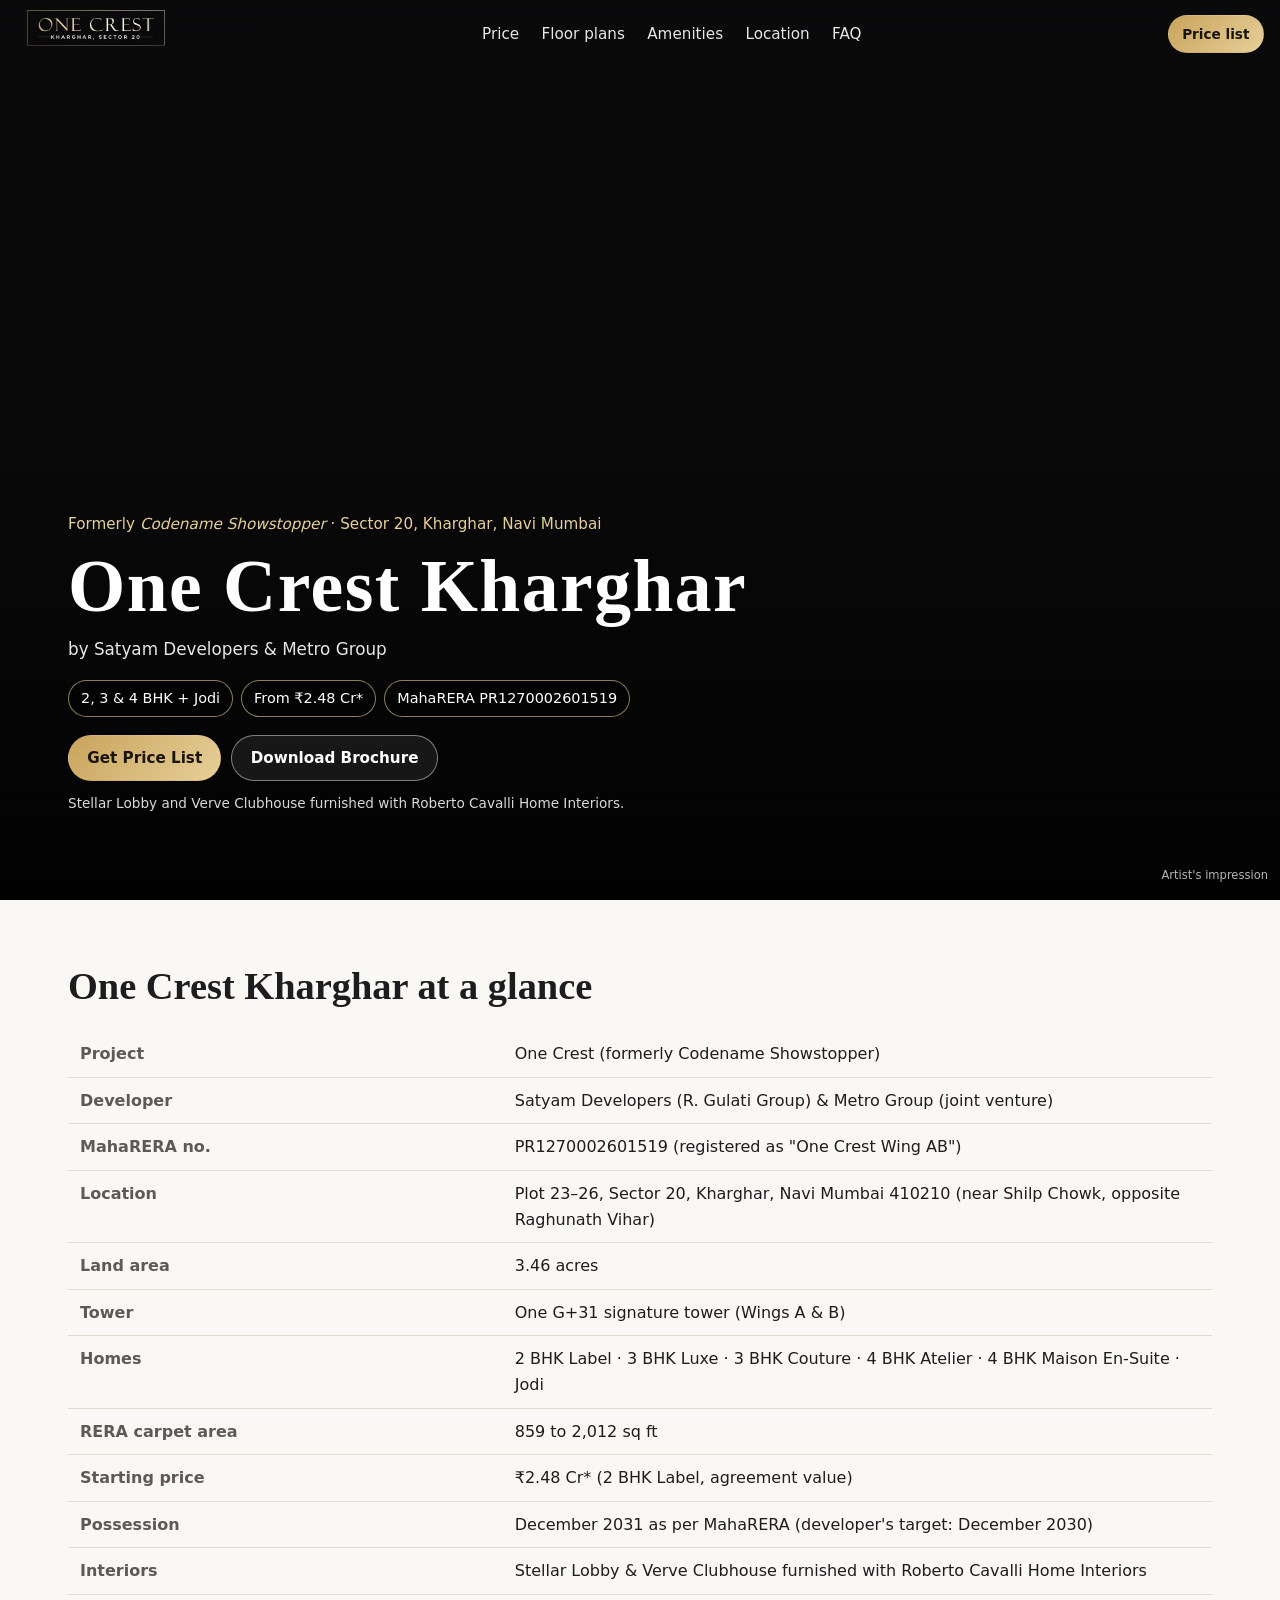
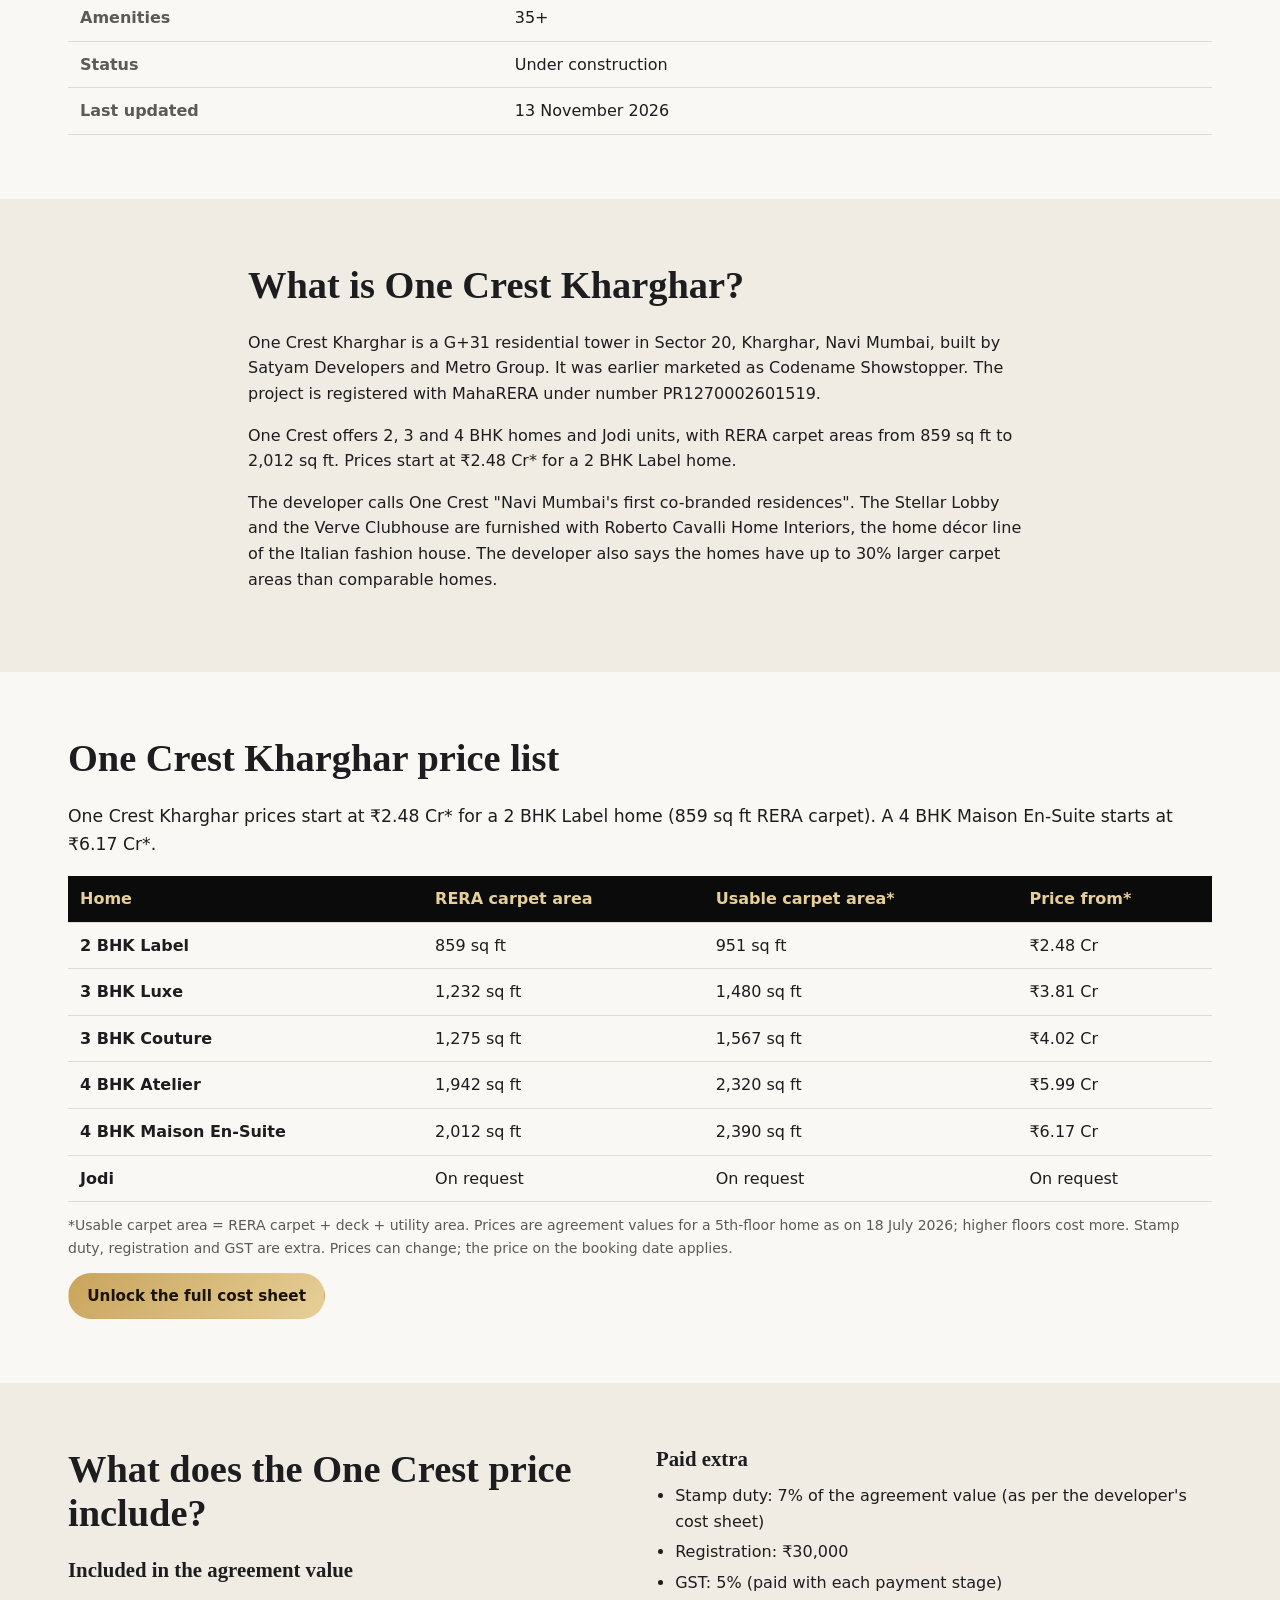
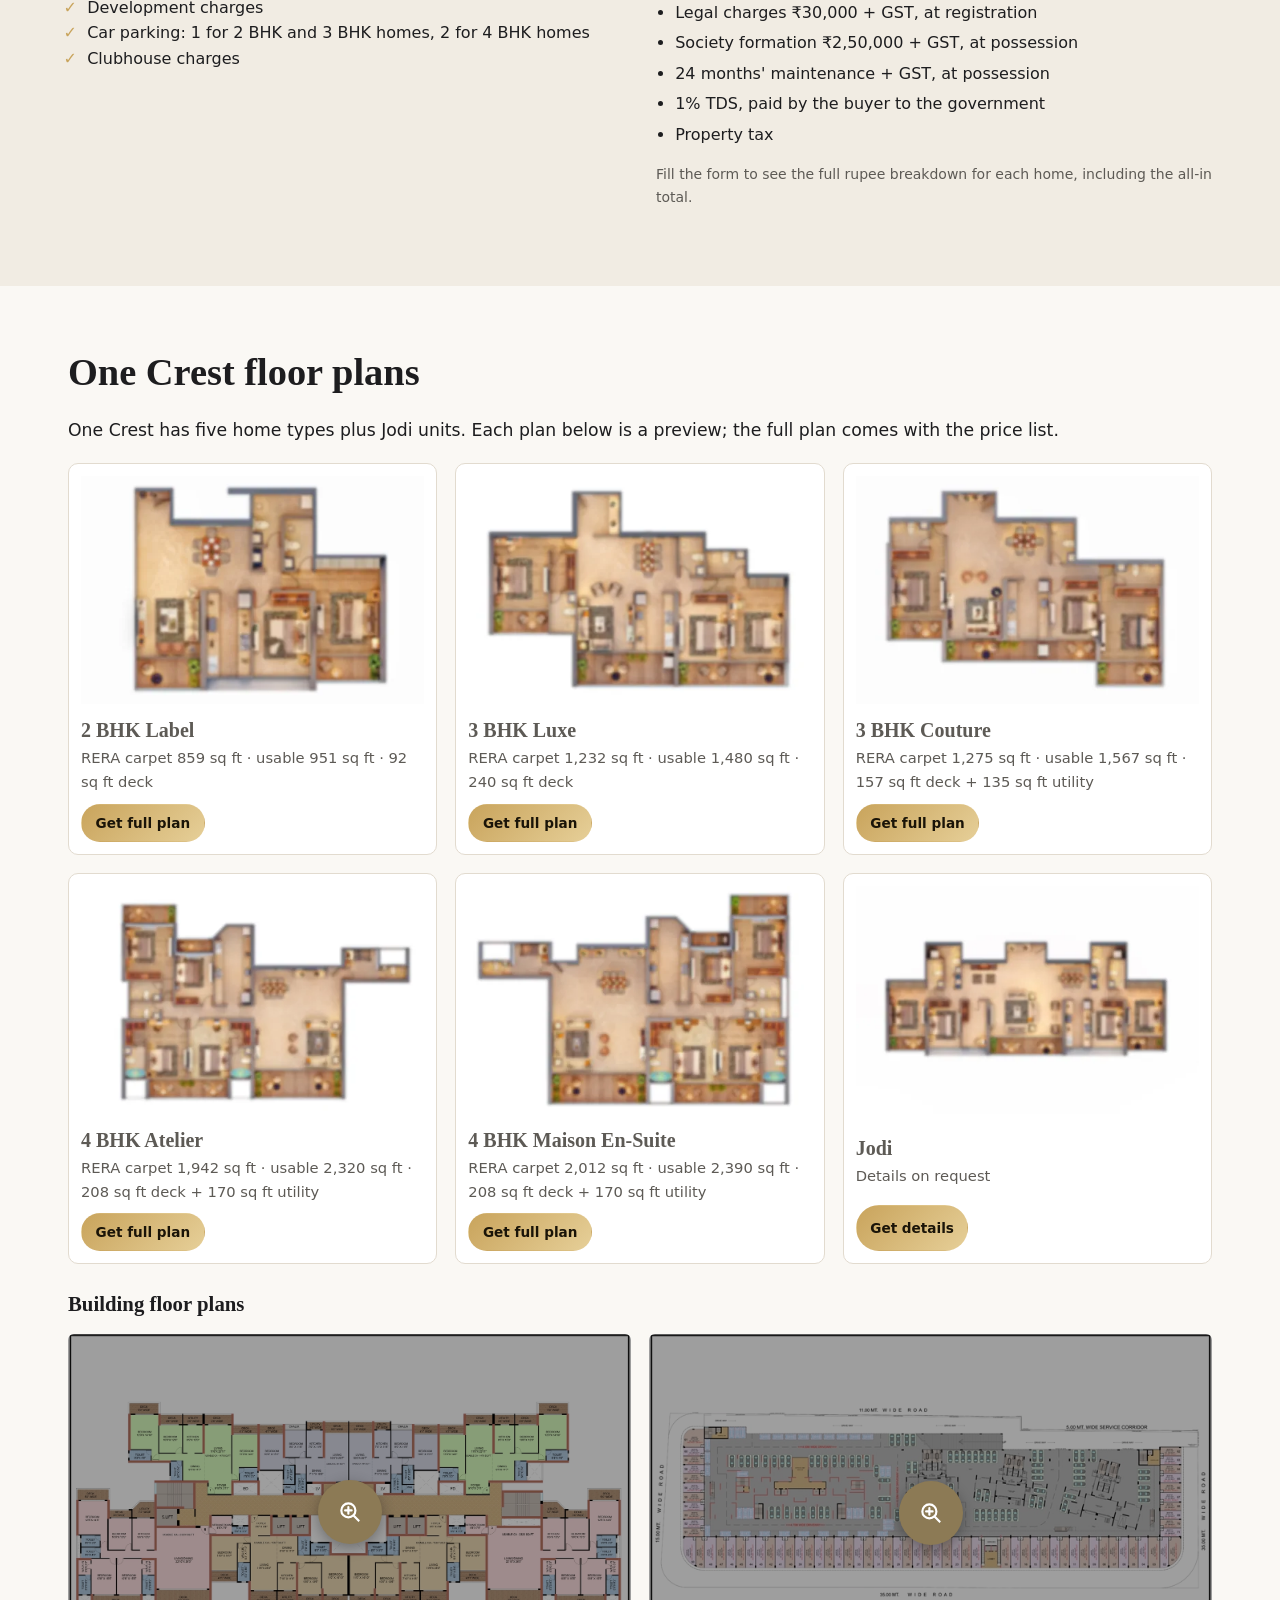
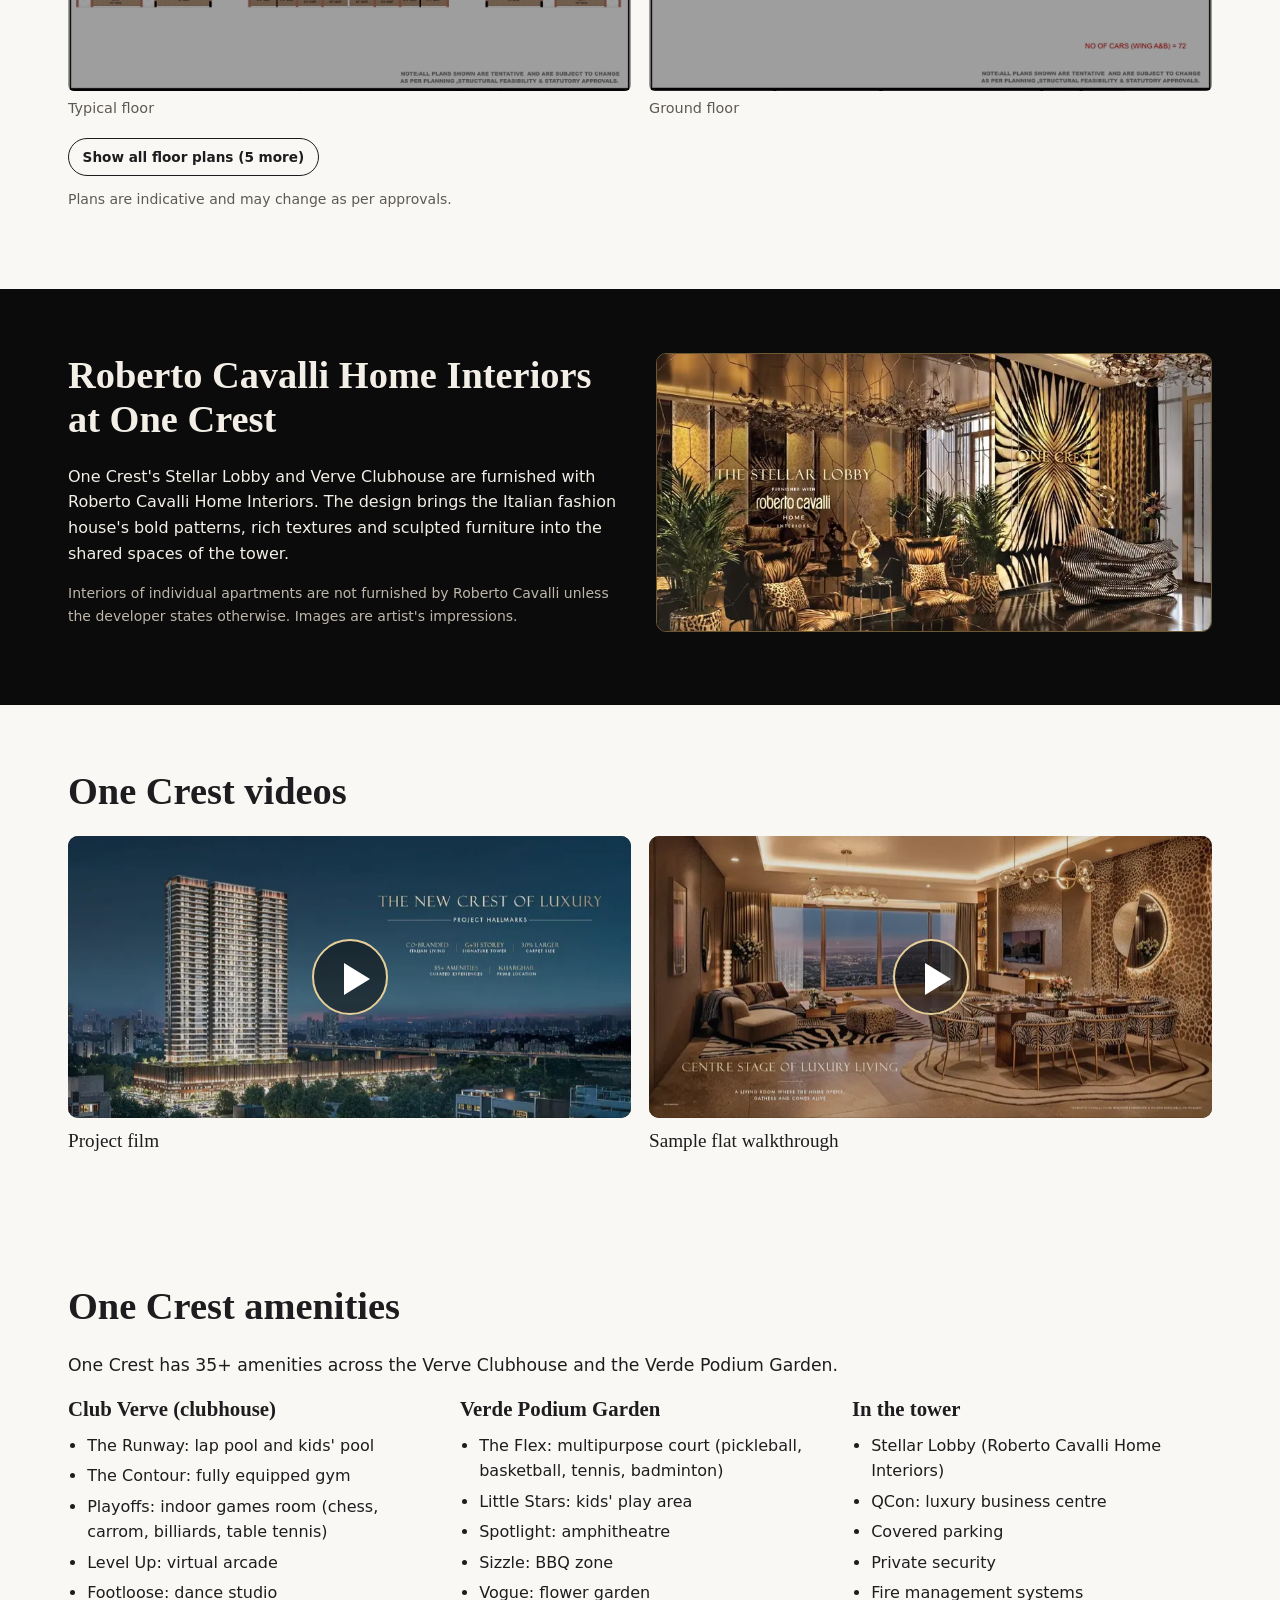
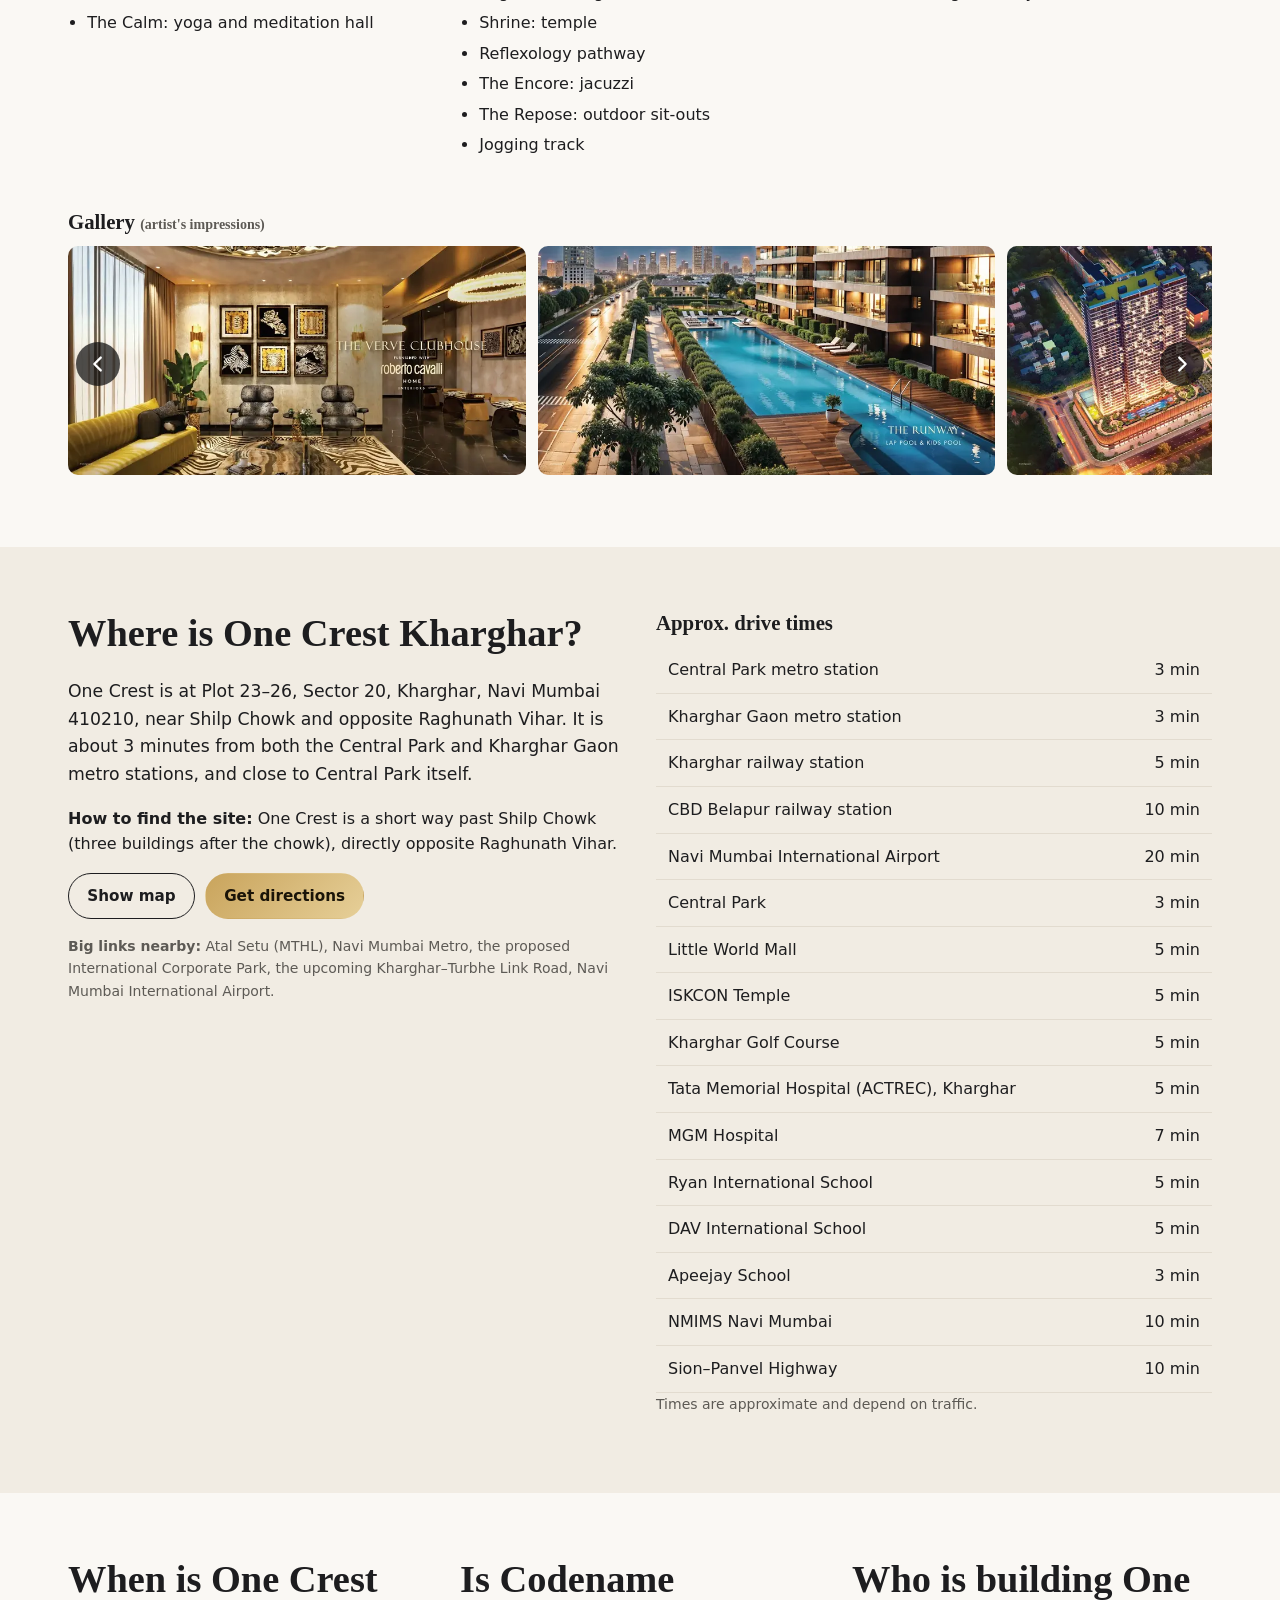
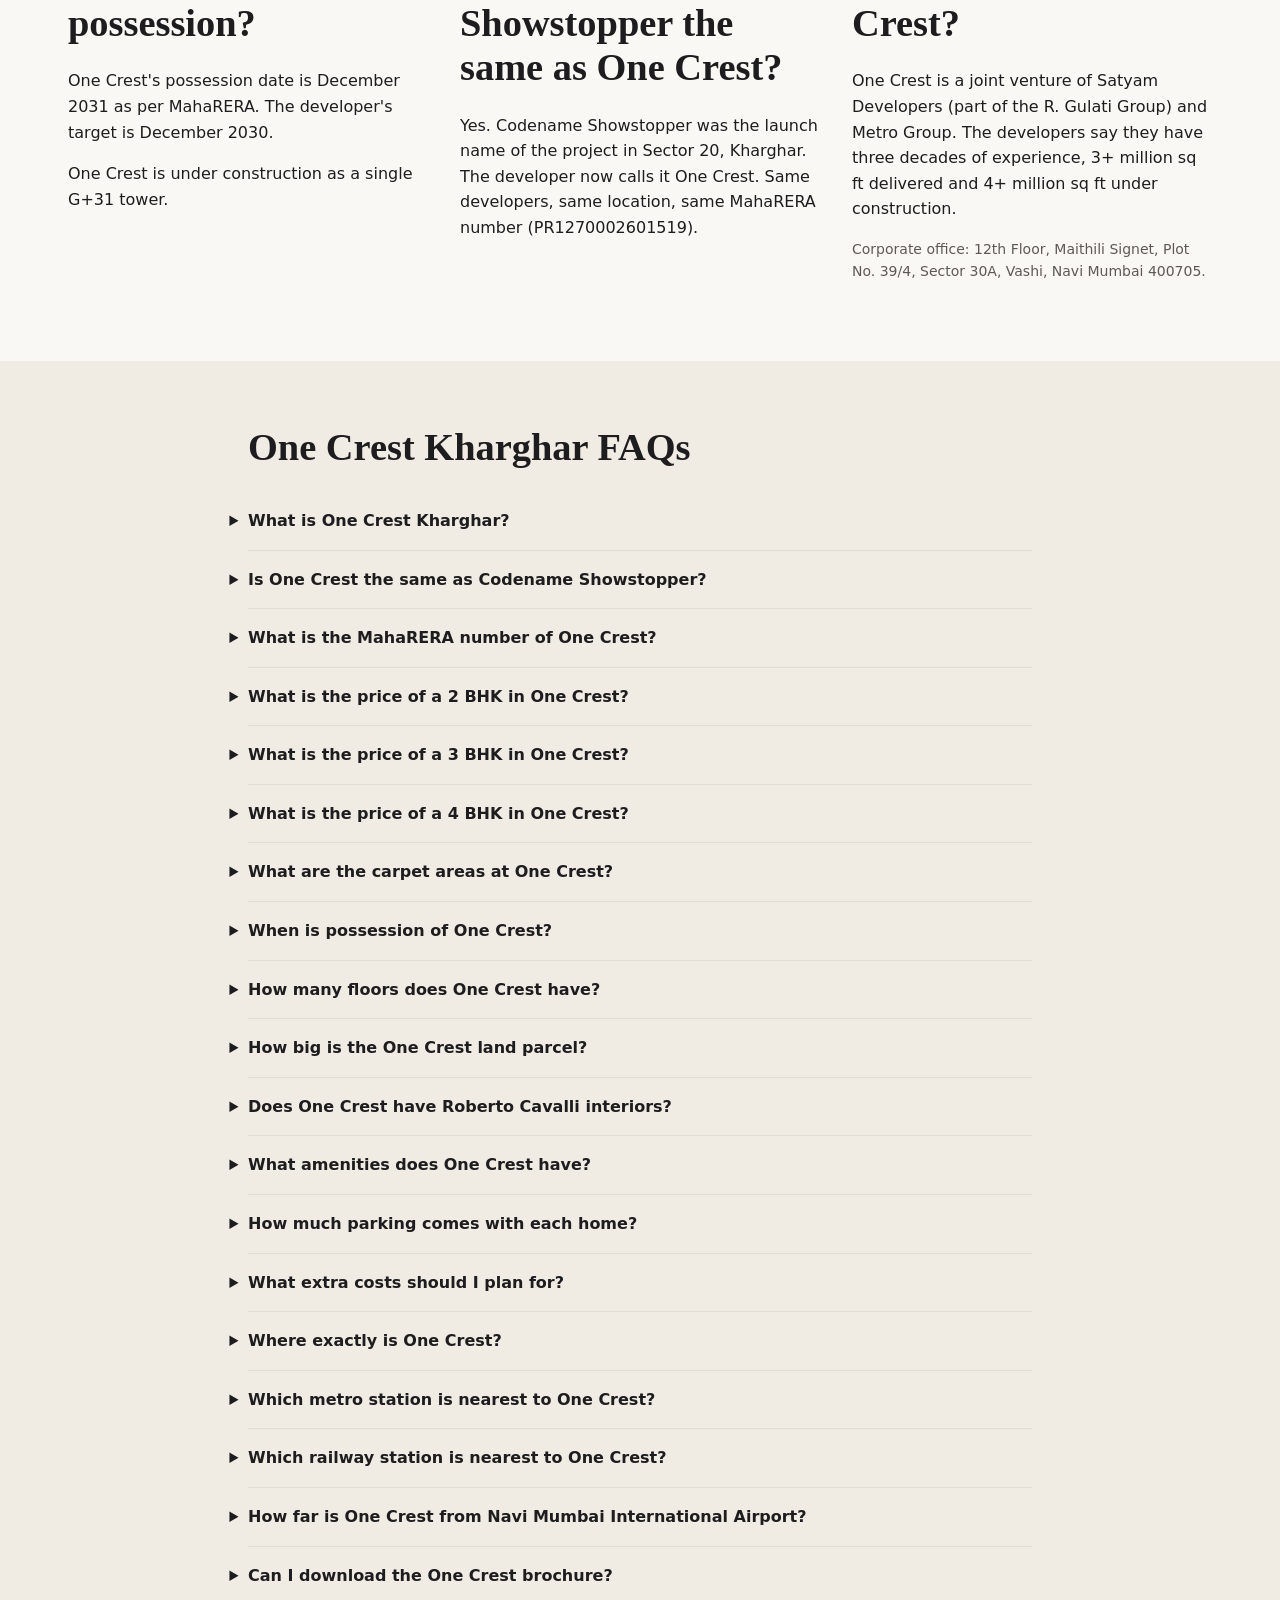
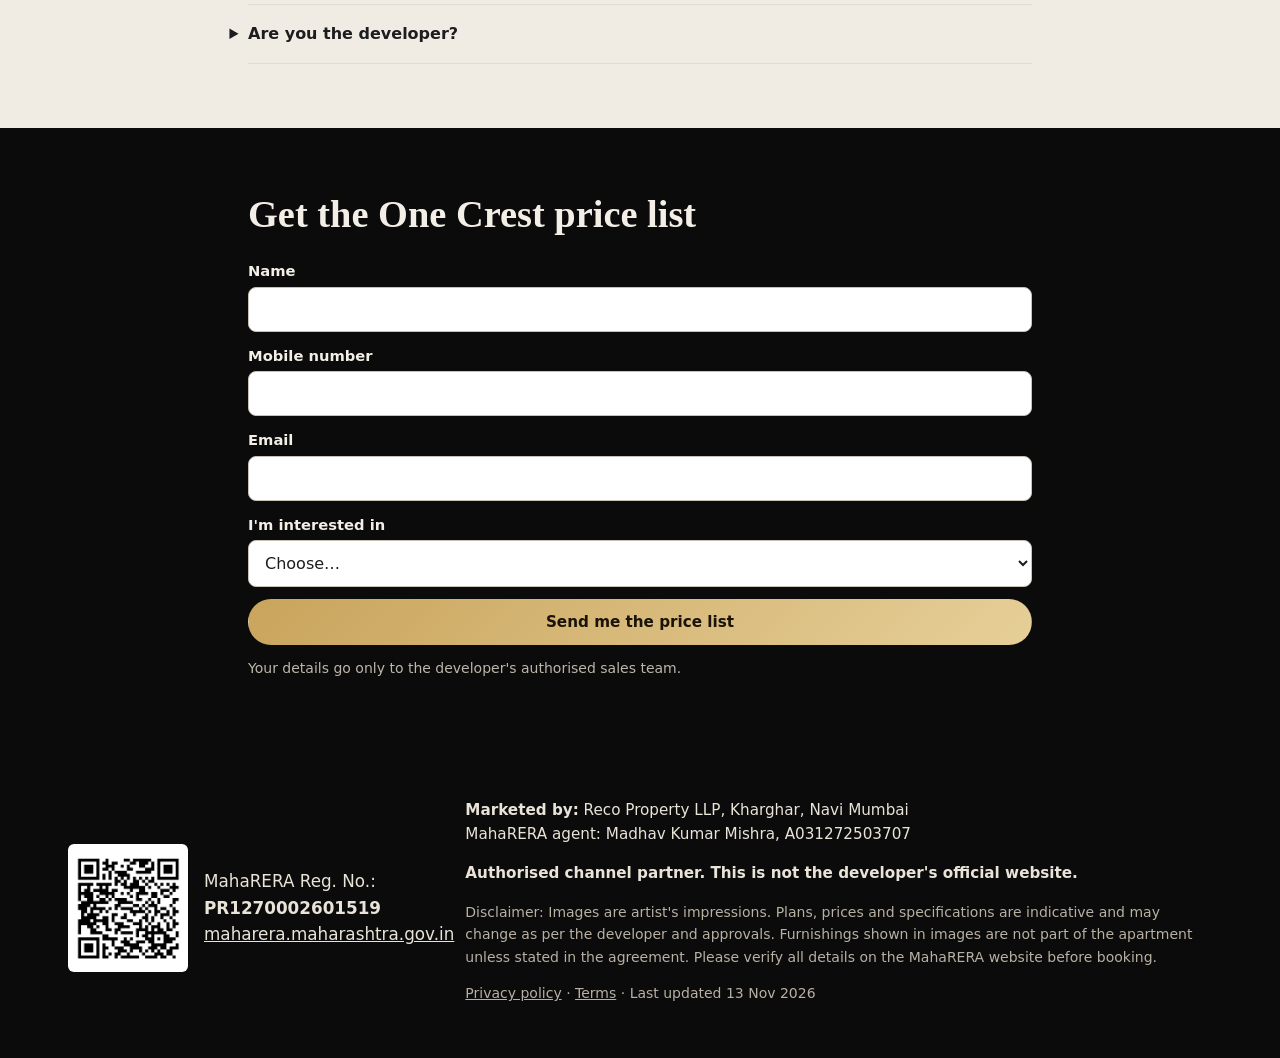
==== index.html @ 6ea8f76b "Connect the One Crest form to the RECO CRM - Same calls as the other landing sites: visitors/track o" ====
<!DOCTYPE html>
<html lang="en-IN">
<head>
  <meta charset="utf-8" />
  <meta name="viewport" content="width=device-width, initial-scale=1" />
  <title>One Crest Kharghar | 2, 3 &amp; 4 BHK from ₹2.48 Cr* | MahaRERA</title>
  <meta name="description" content="One Crest, Sector 20 Kharghar (formerly Codename Showstopper) by Satyam &amp; Metro Group. 2, 3, 4 BHK from ₹2.48 Cr*. MahaRERA PR1270002601519. Price list &amp; plans." />
  <link rel="canonical" href="__SITE_URL__/" />
  <meta name="robots" content="index, follow, max-image-preview:large" />
  <meta name="theme-color" content="#0b0b0c" />

  <!-- Share preview (WhatsApp / Facebook / X) -->
  <meta property="og:type" content="website" />
  <meta property="og:locale" content="en_IN" />
  <meta property="og:site_name" content="One Crest Kharghar" />
  <meta property="og:title" content="One Crest Kharghar | 2, 3 &amp; 4 BHK from ₹2.48 Cr*" />
  <meta property="og:description" content="Formerly Codename Showstopper. G+31 tower in Sector 20, Kharghar by Satyam Developers &amp; Metro Group. MahaRERA PR1270002601519." />
  <meta property="og:url" content="__SITE_URL__/" />
  <meta property="og:image" content="__SITE_URL__/assets/share/one-crest-kharghar-share.jpg" />
  <meta property="og:image:width" content="1200" />
  <meta property="og:image:height" content="630" />
  <meta property="og:image:alt" content="One Crest Kharghar G+31 tower at night (artist's impression)" />
  <meta name="twitter:card" content="summary_large_image" />

  <link rel="icon" href="/assets/logos/one-crest-logo.webp" type="image/webp" />
  <link rel="preload" as="image" href="/assets/hero/one-crest-kharghar-hero-mobile.webp" media="(max-width: 767px)" fetchpriority="high" />
  <link rel="preload" as="image" href="/assets/hero/one-crest-kharghar-hero-desktop.webp" media="(min-width: 768px)" fetchpriority="high" />
  <link rel="stylesheet" href="/style.css?v=20261113h" />

  <!-- Remove personal data from the URL before any tracking runs (same as the other landing sites) -->
  <script>
    (function () {
      try {
        var search = window.location.search;
        if (!search || search.length < 2) return;
        var drop = ["name", "contact", "email", "phone", "mobile"];
        var parts = search.slice(1).split("&"), kept = [];
        for (var i = 0; i < parts.length; i++) {
          var key = parts[i].split("=")[0];
          try { key = decodeURIComponent(key.replace(/\+/g, " ")); } catch (e) {}
          if (drop.indexOf(key.toLowerCase()) === -1) kept.push(parts[i]);
        }
        if (kept.length === parts.length) return;
        window.history.replaceState(window.history.state, "", window.location.pathname + (kept.length ? "?" + kept.join("&") : "") + window.location.hash);
      } catch (e) {}
    })();
  </script>

  <!-- Google Tag Manager (same container as the old site, decision D2). Not loaded on localhost. -->
  <script>
    window.dataLayer = window.dataLayer || [];
    if (!/^(localhost|127\.0\.0\.1|\[::1\])$/.test(location.hostname)) {
      (function(w,d,s,l,i){w[l]=w[l]||[];w[l].push({'gtm.start':new Date().getTime(),event:'gtm.js'});var f=d.getElementsByTagName(s)[0],j=d.createElement(s),dl=l!='dataLayer'?'&l='+l:'';j.async=true;j.src='https://www.googletagmanager.com/gtm.js?id='+i+dl;f.parentNode.insertBefore(j,f);})(window,document,'script','dataLayer','GTM-K48K7ZCM');
    }
  </script>

  <script type="application/ld+json">
  {
    "@context": "https://schema.org",
    "@graph": [
      {
        "@type": "RealEstateAgent",
        "@id": "__SITE_URL__/#agent",
        "name": "Reco Property LLP",
        "url": "__SITE_URL__/",
        "address": { "@type": "PostalAddress", "addressLocality": "Kharghar, Navi Mumbai", "addressRegion": "Maharashtra", "addressCountry": "IN" },
        "identifier": { "@type": "PropertyValue", "propertyID": "MahaRERA Agent Registration", "value": "A031272503707" }
      },
      {
        "@type": "WebSite",
        "@id": "__SITE_URL__/#website",
        "url": "__SITE_URL__/",
        "name": "One Crest Kharghar",
        "publisher": { "@id": "__SITE_URL__/#agent" }
      },
      {
        "@type": "RealEstateListing",
        "@id": "__SITE_URL__/#listing",
        "url": "__SITE_URL__/",
        "name": "One Crest Kharghar: 2, 3 & 4 BHK homes in Sector 20",
        "image": "__SITE_URL__/assets/share/one-crest-kharghar-share.jpg",
        "datePosted": "2026-11-13",
        "dateModified": "2026-11-13",
        "provider": { "@id": "__SITE_URL__/#agent" },
        "about": {
          "@type": "ApartmentComplex",
          "name": "One Crest",
          "alternateName": ["Codename Showstopper", "Satyam One Crest", "Metro Satyam One Crest", "One Crest Wing AB"],
          "description": "G+31 residential tower by Satyam Developers and Metro Group on 3.46 acres in Sector 20, Kharghar, Navi Mumbai. Stellar Lobby and Verve Clubhouse furnished with Roberto Cavalli Home Interiors.",
          "address": { "@type": "PostalAddress", "streetAddress": "Plot No. 23/24/25/26, Sector 20, near Shilp Chowk", "addressLocality": "Kharghar, Navi Mumbai", "postalCode": "410210", "addressRegion": "Maharashtra", "addressCountry": "IN" },
          "geo": { "@type": "GeoCoordinates", "latitude": 19.04713, "longitude": 73.0731347 },
          "identifier": { "@type": "PropertyValue", "propertyID": "MahaRERA Project Registration", "value": "PR1270002601519" }
        },
        "offers": [
          { "@type": "Offer", "name": "2 BHK Label (859 sq ft RERA carpet)", "price": "24846500", "priceCurrency": "INR", "availability": "https://schema.org/InStock" },
          { "@type": "Offer", "name": "3 BHK Luxe (1,232 sq ft RERA carpet)", "price": "38082000", "priceCurrency": "INR", "availability": "https://schema.org/InStock" },
          { "@type": "Offer", "name": "3 BHK Couture (1,275 sq ft RERA carpet)", "price": "40228000", "priceCurrency": "INR", "availability": "https://schema.org/InStock" },
          { "@type": "Offer", "name": "4 BHK Atelier (1,942 sq ft RERA carpet)", "price": "59938000", "priceCurrency": "INR", "availability": "https://schema.org/InStock" },
          { "@type": "Offer", "name": "4 BHK Maison En-Suite (2,012 sq ft RERA carpet)", "price": "61713500", "priceCurrency": "INR", "availability": "https://schema.org/InStock" }
        ]
      },
      {
        "@type": "BreadcrumbList",
        "itemListElement": [ { "@type": "ListItem", "position": 1, "name": "One Crest Kharghar", "item": "__SITE_URL__/" } ]
      }
    ]
  }
  </script>
</head>
<body>
  <a class="skip" href="#main">Skip to content</a>

  <header class="topbar" id="top">
    <a class="brand" href="/" aria-label="One Crest Kharghar home">
      <img src="/assets/logos/one-crest-logo.webp" width="160" height="48" alt="One Crest, Kharghar, Sector 20 logo" />
    </a>
    <nav class="nav" aria-label="Main">
      <a href="#price">Price</a>
      <a href="#floor-plans">Floor plans</a>
      <a href="#amenities">Amenities</a>
      <a href="#location">Location</a>
      <a href="#faq">FAQ</a>
    </nav>
    <button class="btn btn-gold btn-sm" type="button" data-open-form="price">Price list</button>
  </header>

  <main id="main">
    <!-- 1. HERO: image paints first with a slow zoom; a short video (if added) fades in later -->
    <section class="hero" aria-labelledby="h1">
      <div class="hero-media" aria-hidden="true">
        <picture>
          <source media="(max-width: 767px)" srcset="/assets/hero/one-crest-kharghar-hero-mobile.webp" width="720" height="900" />
          <img class="hero-img" src="/assets/hero/one-crest-kharghar-hero-desktop.webp" width="1600" height="800" fetchpriority="high" decoding="async" alt="" />
        </picture>
        <!-- Add a One Crest video later: put the file names in data-mobile / data-desktop (≤1.5 MB each, no sound). -->
        <video class="hero-video" muted loop playsinline preload="none" data-mobile="" data-desktop=""></video>
      </div>
      <div class="hero-shade"></div>
      <div class="hero-content">
        <p class="eyebrow">Formerly <em>Codename Showstopper</em> · Sector 20, Kharghar, Navi Mumbai</p>
        <h1 id="h1">One Crest Kharghar</h1>
        <p class="hero-sub">by Satyam Developers &amp; Metro Group</p>
        <ul class="chips" aria-label="Key facts">
          <li>2, 3 &amp; 4 BHK + Jodi</li>
          <li>From ₹2.48 Cr*</li>
          <li>MahaRERA PR1270002601519</li>
        </ul>
        <div class="hero-cta">
          <button class="btn btn-gold" type="button" data-open-form="price">Get Price List</button>
          <button class="btn btn-ghost" type="button" data-open-form="brochure">Download Brochure</button>
          <a class="btn btn-ghost js-whatsapp" href="#" hidden>WhatsApp Us</a>
          <a class="btn btn-ghost js-call" href="#" hidden>Call us</a>
        </div>
        <p class="hero-note">Stellar Lobby and Verve Clubhouse furnished with Roberto Cavalli Home Interiors.</p>
      </div>
      <p class="impression">Artist's impression</p>
    </section>

    <!-- 2. QUICK FACTS -->
    <section class="section" id="facts" aria-labelledby="facts-h">
      <div class="wrap">
        <h2 id="facts-h">One Crest Kharghar at a glance</h2>
        <table class="facts">
          <tbody>
            <tr><th scope="row">Project</th><td>One Crest (formerly Codename Showstopper)</td></tr>
            <tr><th scope="row">Developer</th><td>Satyam Developers (R. Gulati Group) &amp; Metro Group (joint venture)</td></tr>
            <tr><th scope="row">MahaRERA no.</th><td>PR1270002601519 (registered as "One Crest Wing AB")</td></tr>
            <tr><th scope="row">Location</th><td>Plot 23–26, Sector 20, Kharghar, Navi Mumbai 410210 (near Shilp Chowk, opposite Raghunath Vihar)</td></tr>
            <tr><th scope="row">Land area</th><td>3.46 acres</td></tr>
            <tr><th scope="row">Tower</th><td>One G+31 signature tower (Wings A &amp; B)</td></tr>
            <tr><th scope="row">Homes</th><td>2 BHK Label · 3 BHK Luxe · 3 BHK Couture · 4 BHK Atelier · 4 BHK Maison En-Suite · Jodi</td></tr>
            <tr><th scope="row">RERA carpet area</th><td>859 to 2,012 sq ft</td></tr>
            <tr><th scope="row">Starting price</th><td>₹2.48 Cr* (2 BHK Label, agreement value)</td></tr>
            <tr><th scope="row">Possession</th><td>December 2031 as per MahaRERA (developer's target: December 2030)</td></tr>
            <tr><th scope="row">Interiors</th><td>Stellar Lobby &amp; Verve Clubhouse furnished with Roberto Cavalli Home Interiors</td></tr>
            <tr><th scope="row">Amenities</th><td>35+</td></tr>
            <tr><th scope="row">Status</th><td>Under construction</td></tr>
            <tr><th scope="row">Last updated</th><td><time datetime="2026-11-13">13 November 2026</time></td></tr>
          </tbody>
        </table>
      </div>
    </section>

    <!-- 3. ABOUT -->
    <section class="section alt" id="about" aria-labelledby="about-h">
      <div class="wrap narrow">
        <h2 id="about-h">What is One Crest Kharghar?</h2>
        <p>One Crest Kharghar is a G+31 residential tower in Sector 20, Kharghar, Navi Mumbai, built by Satyam Developers and Metro Group. It was earlier marketed as Codename Showstopper. The project is registered with MahaRERA under number PR1270002601519.</p>
        <p>One Crest offers 2, 3 and 4 BHK homes and Jodi units, with RERA carpet areas from 859 sq ft to 2,012 sq ft. Prices start at ₹2.48 Cr* for a 2 BHK Label home.</p>
        <p>The developer calls One Crest "Navi Mumbai's first co-branded residences". The Stellar Lobby and the Verve Clubhouse are furnished with Roberto Cavalli Home Interiors, the home décor line of the Italian fashion house. The developer also says the homes have up to 30% larger carpet areas than comparable homes.</p>
      </div>
    </section>

    <!-- 4. PRICE LIST -->
    <section class="section" id="price" aria-labelledby="price-h">
      <div class="wrap">
        <h2 id="price-h">One Crest Kharghar price list</h2>
        <p class="lead">One Crest Kharghar prices start at ₹2.48 Cr* for a 2 BHK Label home (859 sq ft RERA carpet). A 4 BHK Maison En-Suite starts at ₹6.17 Cr*.</p>
        <div class="table-scroll">
          <table class="price">
            <thead><tr><th scope="col">Home</th><th scope="col">RERA carpet area</th><th scope="col">Usable carpet area*</th><th scope="col">Price from*</th></tr></thead>
            <tbody>
              <tr><th scope="row">2 BHK Label</th><td>859 sq ft</td><td>951 sq ft</td><td>₹2.48 Cr</td></tr>
              <tr><th scope="row">3 BHK Luxe</th><td>1,232 sq ft</td><td>1,480 sq ft</td><td>₹3.81 Cr</td></tr>
              <tr><th scope="row">3 BHK Couture</th><td>1,275 sq ft</td><td>1,567 sq ft</td><td>₹4.02 Cr</td></tr>
              <tr><th scope="row">4 BHK Atelier</th><td>1,942 sq ft</td><td>2,320 sq ft</td><td>₹5.99 Cr</td></tr>
              <tr><th scope="row">4 BHK Maison En-Suite</th><td>2,012 sq ft</td><td>2,390 sq ft</td><td>₹6.17 Cr</td></tr>
              <tr><th scope="row">Jodi</th><td>On request</td><td>On request</td><td>On request</td></tr>
            </tbody>
          </table>
        </div>
        <p class="small">*Usable carpet area = RERA carpet + deck + utility area. Prices are agreement values for a 5th-floor home as on 18 July 2026; higher floors cost more. Stamp duty, registration and GST are extra. Prices can change; the price on the booking date applies.</p>
        <button class="btn btn-gold" type="button" data-open-form="price">Unlock the full cost sheet</button>
        <div class="breakdown" id="breakdown" hidden></div>
      </div>
    </section>

    <!-- 5. WHAT THE PRICE INCLUDES -->
    <section class="section alt" id="includes" aria-labelledby="inc-h">
      <div class="wrap two-col">
        <div>
          <h2 id="inc-h">What does the One Crest price include?</h2>
          <h3>Included in the agreement value</h3>
          <ul class="ticks">
            <li>Development charges</li>
            <li>Car parking: 1 for 2 BHK and 3 BHK homes, 2 for 4 BHK homes</li>
            <li>Clubhouse charges</li>
          </ul>
        </div>
        <div>
          <h3>Paid extra</h3>
          <ul class="dots">
            <li>Stamp duty: 7% of the agreement value (as per the developer's cost sheet)</li>
            <li>Registration: ₹30,000</li>
            <li>GST: 5% (paid with each payment stage)</li>
            <li>Legal charges ₹30,000 + GST, at registration</li>
            <li>Society formation ₹2,50,000 + GST, at possession</li>
            <li>24 months' maintenance + GST, at possession</li>
            <li>1% TDS, paid by the buyer to the government</li>
            <li>Property tax</li>
          </ul>
          <p class="small">Fill the form to see the full rupee breakdown for each home, including the all-in total.</p>
        </div>
      </div>
    </section>

    <!-- 6. FLOOR PLANS -->
    <section class="section" id="floor-plans" aria-labelledby="fp-h">
      <div class="wrap">
        <h2 id="fp-h">One Crest floor plans</h2>
        <p class="lead">One Crest has five home types plus Jodi units. Each plan below is a preview; the full plan comes with the price list.</p>
        <div class="plans">
          <figure class="plan"><img src="/assets/floor-plans/units/one-crest-kharghar-2-bhk-label-floor-plan-blurred.webp" width="500" height="333" loading="lazy" decoding="async" alt="One Crest Kharghar 2 BHK Label floor plan, 859 sq ft RERA carpet (preview)" /><figcaption><strong>2 BHK Label</strong>RERA carpet 859 sq ft · usable 951 sq ft · 92 sq ft deck</figcaption><button class="btn btn-sm btn-gold js-plan-btn" type="button">Get full plan</button></figure>
          <figure class="plan"><img src="/assets/floor-plans/units/one-crest-kharghar-3-bhk-luxe-floor-plan-blurred.webp" width="500" height="333" loading="lazy" decoding="async" alt="One Crest Kharghar 3 BHK Luxe floor plan, 1,232 sq ft RERA carpet (preview)" /><figcaption><strong>3 BHK Luxe</strong>RERA carpet 1,232 sq ft · usable 1,480 sq ft · 240 sq ft deck</figcaption><button class="btn btn-sm btn-gold js-plan-btn" type="button">Get full plan</button></figure>
          <figure class="plan"><img src="/assets/floor-plans/units/one-crest-kharghar-3-bhk-couture-floor-plan-blurred.webp" width="500" height="333" loading="lazy" decoding="async" alt="One Crest Kharghar 3 BHK Couture floor plan, 1,275 sq ft RERA carpet (preview)" /><figcaption><strong>3 BHK Couture</strong>RERA carpet 1,275 sq ft · usable 1,567 sq ft · 157 sq ft deck + 135 sq ft utility</figcaption><button class="btn btn-sm btn-gold js-plan-btn" type="button">Get full plan</button></figure>
          <figure class="plan"><img src="/assets/floor-plans/units/one-crest-kharghar-4-bhk-atelier-floor-plan-blurred.webp" width="500" height="333" loading="lazy" decoding="async" alt="One Crest Kharghar 4 BHK Atelier floor plan, 1,942 sq ft RERA carpet (preview)" /><figcaption><strong>4 BHK Atelier</strong>RERA carpet 1,942 sq ft · usable 2,320 sq ft · 208 sq ft deck + 170 sq ft utility</figcaption><button class="btn btn-sm btn-gold js-plan-btn" type="button">Get full plan</button></figure>
          <figure class="plan"><img src="/assets/floor-plans/units/one-crest-kharghar-4-bhk-maison-en-suite-floor-plan-blurred.webp" width="500" height="333" loading="lazy" decoding="async" alt="One Crest Kharghar 4 BHK Maison En-Suite floor plan, 2,012 sq ft RERA carpet (preview)" /><figcaption><strong>4 BHK Maison En-Suite</strong>RERA carpet 2,012 sq ft · usable 2,390 sq ft · 208 sq ft deck + 170 sq ft utility</figcaption><button class="btn btn-sm btn-gold js-plan-btn" type="button">Get full plan</button></figure>
          <figure class="plan"><img src="/assets/floor-plans/units/one-crest-kharghar-jodi-floor-plan-blurred.webp" width="500" height="333" loading="lazy" decoding="async" alt="One Crest Kharghar Jodi floor plan (preview)" /><figcaption><strong>Jodi</strong>Details on request</figcaption><button class="btn btn-sm btn-gold" type="button" data-open-form="price">Get details</button></figure>
        </div>
        <h3 class="sub-h">Building floor plans</h3>
        <div class="plans plans-wide">
          <figure><button class="zoom-tile" type="button" data-plan-title="One Crest Kharghar typical floor plan" data-plan-full="/assets/floor-plans/building/one-crest-kharghar-typical-floor-plan.webp" aria-label="See the full typical floor plan"><img src="/assets/floor-plans/building/one-crest-kharghar-typical-floor-plan.webp" loading="lazy" decoding="async" alt="One Crest Kharghar typical floor plan" /><span class="zoom" aria-hidden="true"><svg viewBox="0 0 24 24" width="26" height="26" fill="none" stroke="#fff" stroke-width="2" stroke-linecap="round"><circle cx="10.5" cy="10.5" r="6.5"/><path d="M15.5 15.5 21 21M10.5 7.5v6M7.5 10.5h6"/></svg></span></button><figcaption>Typical floor</figcaption></figure>
          <figure><button class="zoom-tile" type="button" data-plan-title="One Crest Kharghar ground floor plan" data-plan-full="/assets/floor-plans/building/one-crest-kharghar-ground-floor-plan.webp" aria-label="See the full ground floor plan"><img src="/assets/floor-plans/building/one-crest-kharghar-ground-floor-plan.webp" loading="lazy" decoding="async" alt="One Crest Kharghar ground floor plan" /><span class="zoom" aria-hidden="true"><svg viewBox="0 0 24 24" width="26" height="26" fill="none" stroke="#fff" stroke-width="2" stroke-linecap="round"><circle cx="10.5" cy="10.5" r="6.5"/><path d="M15.5 15.5 21 21M10.5 7.5v6M7.5 10.5h6"/></svg></span></button><figcaption>Ground floor</figcaption></figure>
        </div>
        <div class="plans plans-wide more-plans" id="more-plans" hidden>
          <figure><button class="zoom-tile" type="button" data-plan-title="One Crest Kharghar first floor plan" data-plan-full="/assets/floor-plans/building/one-crest-kharghar-first-floor-plan.webp" aria-label="See the full first floor plan"><img src="/assets/floor-plans/building/one-crest-kharghar-first-floor-plan.webp" loading="lazy" decoding="async" alt="One Crest Kharghar first floor plan" /><span class="zoom" aria-hidden="true"><svg viewBox="0 0 24 24" width="26" height="26" fill="none" stroke="#fff" stroke-width="2" stroke-linecap="round"><circle cx="10.5" cy="10.5" r="6.5"/><path d="M15.5 15.5 21 21M10.5 7.5v6M7.5 10.5h6"/></svg></span></button><figcaption>First floor</figcaption></figure>
          <figure><button class="zoom-tile" type="button" data-plan-title="One Crest Kharghar second floor plan" data-plan-full="/assets/floor-plans/building/one-crest-kharghar-second-floor-plan.webp" aria-label="See the full second floor plan"><img src="/assets/floor-plans/building/one-crest-kharghar-second-floor-plan.webp" loading="lazy" decoding="async" alt="One Crest Kharghar second floor plan" /><span class="zoom" aria-hidden="true"><svg viewBox="0 0 24 24" width="26" height="26" fill="none" stroke="#fff" stroke-width="2" stroke-linecap="round"><circle cx="10.5" cy="10.5" r="6.5"/><path d="M15.5 15.5 21 21M10.5 7.5v6M7.5 10.5h6"/></svg></span></button><figcaption>Second floor</figcaption></figure>
          <figure><button class="zoom-tile" type="button" data-plan-title="One Crest Kharghar third floor plan" data-plan-full="/assets/floor-plans/building/one-crest-kharghar-third-floor-plan.webp" aria-label="See the full third floor plan"><img src="/assets/floor-plans/building/one-crest-kharghar-third-floor-plan.webp" loading="lazy" decoding="async" alt="One Crest Kharghar third floor plan" /><span class="zoom" aria-hidden="true"><svg viewBox="0 0 24 24" width="26" height="26" fill="none" stroke="#fff" stroke-width="2" stroke-linecap="round"><circle cx="10.5" cy="10.5" r="6.5"/><path d="M15.5 15.5 21 21M10.5 7.5v6M7.5 10.5h6"/></svg></span></button><figcaption>Third floor</figcaption></figure>
          <figure><button class="zoom-tile" type="button" data-plan-title="One Crest Kharghar fourth floor plan" data-plan-full="/assets/floor-plans/building/one-crest-kharghar-fourth-floor-plan.webp" aria-label="See the full fourth floor plan"><img src="/assets/floor-plans/building/one-crest-kharghar-fourth-floor-plan.webp" loading="lazy" decoding="async" alt="One Crest Kharghar fourth floor plan" /><span class="zoom" aria-hidden="true"><svg viewBox="0 0 24 24" width="26" height="26" fill="none" stroke="#fff" stroke-width="2" stroke-linecap="round"><circle cx="10.5" cy="10.5" r="6.5"/><path d="M15.5 15.5 21 21M10.5 7.5v6M7.5 10.5h6"/></svg></span></button><figcaption>Fourth floor</figcaption></figure>
          <figure><button class="zoom-tile" type="button" data-plan-title="One Crest Kharghar other floors plan" data-plan-full="/assets/floor-plans/building/one-crest-kharghar-other-floors-plan.webp" aria-label="See the full other floors plan"><img src="/assets/floor-plans/building/one-crest-kharghar-other-floors-plan.webp" loading="lazy" decoding="async" alt="One Crest Kharghar other floors plan" /><span class="zoom" aria-hidden="true"><svg viewBox="0 0 24 24" width="26" height="26" fill="none" stroke="#fff" stroke-width="2" stroke-linecap="round"><circle cx="10.5" cy="10.5" r="6.5"/><path d="M15.5 15.5 21 21M10.5 7.5v6M7.5 10.5h6"/></svg></span></button><figcaption>Other floors</figcaption></figure>
        </div>
        <button class="btn btn-ghost-dark btn-sm" type="button" id="more-plans-btn" aria-expanded="false" aria-controls="more-plans">Show all floor plans (5 more)</button>
        <p class="small">Plans are indicative and may change as per approvals.</p>
      </div>
    </section>

    <!-- 7. ROBERTO CAVALLI -->
    <section class="section dark" id="interiors" aria-labelledby="rc-h">
      <div class="wrap two-col">
        <div>
          <h2 id="rc-h">Roberto Cavalli Home Interiors at One Crest</h2>
          <p>One Crest's Stellar Lobby and Verve Clubhouse are furnished with Roberto Cavalli Home Interiors. The design brings the Italian fashion house's bold patterns, rich textures and sculpted furniture into the shared spaces of the tower.</p>
          <p class="small">Interiors of individual apartments are not furnished by Roberto Cavalli unless the developer states otherwise. Images are artist's impressions.</p>
        </div>
        <figure class="framed"><img src="/assets/images/one-crest-stellar-lobby-800.webp" srcset="/assets/images/one-crest-stellar-lobby-800.webp 800w, /assets/images/one-crest-stellar-lobby.webp 1600w" sizes="(max-width: 767px) 85vw, 40vw" width="1600" height="800" loading="lazy" decoding="async" alt="One Crest Stellar Lobby furnished with Roberto Cavalli Home Interiors (artist's impression)" /></figure>
      </div>
    </section>

    <!-- 7b. VIDEOS: tile opens the form; the caller sends the video on WhatsApp -->
    <section class="section" id="videos" aria-labelledby="vid-h">
      <div class="wrap">
        <h2 id="vid-h">One Crest videos</h2>
        <div class="videos">
          <figure class="video-tile">
            <button class="play-tile" type="button" data-open-form="video-film" aria-label="Get the One Crest project film">
              <img src="/assets/images/one-crest-kharghar-tower-evening-view-800.webp" srcset="/assets/images/one-crest-kharghar-tower-evening-view-800.webp 800w, /assets/images/one-crest-kharghar-tower-evening-view.webp 1600w" sizes="(max-width: 767px) 92vw, 45vw" width="1600" height="800" loading="lazy" decoding="async" alt="One Crest Kharghar tower at dusk (artist's impression)" />
              <span class="play" aria-hidden="true"></span>
            </button>
            <figcaption>Project film</figcaption>
          </figure>
          <figure class="video-tile">
            <button class="play-tile" type="button" data-open-form="video-sample" aria-label="Get the One Crest sample flat walkthrough">
              <img src="/assets/images/one-crest-sample-living-dining-room-800.webp" srcset="/assets/images/one-crest-sample-living-dining-room-800.webp 800w, /assets/images/one-crest-sample-living-dining-room.webp 1600w" sizes="(max-width: 767px) 92vw, 45vw" width="1600" height="800" loading="lazy" decoding="async" alt="One Crest sample flat living and dining room (artist's impression)" />
              <span class="play" aria-hidden="true"></span>
            </button>
            <figcaption>Sample flat walkthrough</figcaption>
          </figure>
        </div>
      </div>
    </section>

    <!-- 8. AMENITIES -->
    <section class="section" id="amenities" aria-labelledby="am-h">
      <div class="wrap">
        <h2 id="am-h">One Crest amenities</h2>
        <p class="lead">One Crest has 35+ amenities across the Verve Clubhouse and the Verde Podium Garden.</p>
        <div class="three-col">
          <div>
            <h3>Club Verve (clubhouse)</h3>
            <ul class="dots">
              <li>The Runway: lap pool and kids' pool</li>
              <li>The Contour: fully equipped gym</li>
              <li>Playoffs: indoor games room (chess, carrom, billiards, table tennis)</li>
              <li>Level Up: virtual arcade</li>
              <li>Footloose: dance studio</li>
              <li>The Calm: yoga and meditation hall</li>
            </ul>
          </div>
          <div>
            <h3>Verde Podium Garden</h3>
            <ul class="dots">
              <li>The Flex: multipurpose court (pickleball, basketball, tennis, badminton)</li>
              <li>Little Stars: kids' play area</li>
              <li>Spotlight: amphitheatre</li>
              <li>Sizzle: BBQ zone</li>
              <li>Vogue: flower garden</li>
              <li>Shrine: temple</li>
              <li>Reflexology pathway</li>
              <li>The Encore: jacuzzi</li>
              <li>The Repose: outdoor sit-outs</li>
              <li>Jogging track</li>
            </ul>
          </div>
          <div>
            <h3>In the tower</h3>
            <ul class="dots">
              <li>Stellar Lobby (Roberto Cavalli Home Interiors)</li>
              <li>QCon: luxury business centre</li>
              <li>Covered parking</li>
              <li>Private security</li>
              <li>Fire management systems</li>
            </ul>
          </div>
        </div>

        <h3 class="gallery-title">Gallery <span class="small">(artist's impressions)</span></h3>
        <div class="gallery-wrap">
          <button class="g-arrow g-prev" type="button" aria-label="Previous image"><svg viewBox="0 0 24 24" width="22" height="22" fill="none" stroke="currentColor" stroke-width="2.5" stroke-linecap="round" stroke-linejoin="round" aria-hidden="true"><path d="M15 5l-7 7 7 7"/></svg></button>
          <button class="g-arrow g-next" type="button" aria-label="Next image"><svg viewBox="0 0 24 24" width="22" height="22" fill="none" stroke="currentColor" stroke-width="2.5" stroke-linecap="round" stroke-linejoin="round" aria-hidden="true"><path d="M9 5l7 7-7 7"/></svg></button>
        <div class="gallery" role="list">
          <button class="g" role="listitem" type="button"><img src="/assets/images/one-crest-verve-clubhouse-800.webp" srcset="/assets/images/one-crest-verve-clubhouse-800.webp 800w, /assets/images/one-crest-verve-clubhouse.webp 1600w" sizes="(max-width: 767px) 85vw, 40vw" width="1600" height="800" loading="lazy" decoding="async" alt="One Crest Verve Clubhouse with Roberto Cavalli Home Interiors (artist's impression)" /></button>
          <button class="g" role="listitem" type="button"><img src="/assets/images/one-crest-runway-lap-pool-kids-pool-800.webp" srcset="/assets/images/one-crest-runway-lap-pool-kids-pool-800.webp 800w, /assets/images/one-crest-runway-lap-pool-kids-pool.webp 1600w" sizes="(max-width: 767px) 85vw, 40vw" width="1600" height="800" loading="lazy" decoding="async" alt="One Crest Runway lap pool and kids' pool (artist's impression)" /></button>
          <button class="g" role="listitem" type="button"><img src="/assets/images/one-crest-kharghar-aerial-view-verde-podium-garden-800.webp" srcset="/assets/images/one-crest-kharghar-aerial-view-verde-podium-garden-800.webp 800w, /assets/images/one-crest-kharghar-aerial-view-verde-podium-garden.webp 1600w" sizes="(max-width: 767px) 85vw, 40vw" width="1600" height="800" loading="lazy" decoding="async" alt="Aerial view of One Crest Kharghar and the Verde Podium Garden (artist's impression)" /></button>
          <button class="g" role="listitem" type="button"><img src="/assets/images/one-crest-podium-pool-deck-800.webp" srcset="/assets/images/one-crest-podium-pool-deck-800.webp 800w, /assets/images/one-crest-podium-pool-deck.webp 1600w" sizes="(max-width: 767px) 85vw, 40vw" width="1600" height="800" loading="lazy" decoding="async" alt="One Crest podium pool deck at dusk (artist's impression)" /></button>
          <button class="g" role="listitem" type="button"><img src="/assets/images/one-crest-contour-gymnasium-800.webp" srcset="/assets/images/one-crest-contour-gymnasium-800.webp 800w, /assets/images/one-crest-contour-gymnasium.webp 1600w" sizes="(max-width: 767px) 85vw, 40vw" width="1600" height="800" loading="lazy" decoding="async" alt="One Crest Contour gymnasium (artist's impression)" /></button>
          <button class="g" role="listitem" type="button"><img src="/assets/images/one-crest-playoffs-indoor-games-room-800.webp" srcset="/assets/images/one-crest-playoffs-indoor-games-room-800.webp 800w, /assets/images/one-crest-playoffs-indoor-games-room.webp 1600w" sizes="(max-width: 767px) 85vw, 40vw" width="1600" height="800" loading="lazy" decoding="async" alt="One Crest Playoffs indoor games room (artist's impression)" /></button>
          <button class="g" role="listitem" type="button"><img src="/assets/images/one-crest-flex-multipurpose-court-800.webp" srcset="/assets/images/one-crest-flex-multipurpose-court-800.webp 800w, /assets/images/one-crest-flex-multipurpose-court.webp 1600w" sizes="(max-width: 767px) 85vw, 40vw" width="1600" height="800" loading="lazy" decoding="async" alt="One Crest Flex multipurpose court (artist's impression)" /></button>
          <button class="g" role="listitem" type="button"><img src="/assets/images/one-crest-sample-living-dining-room-800.webp" srcset="/assets/images/one-crest-sample-living-dining-room-800.webp 800w, /assets/images/one-crest-sample-living-dining-room.webp 1600w" sizes="(max-width: 767px) 85vw, 40vw" width="1600" height="800" loading="lazy" decoding="async" alt="One Crest sample living and dining room (artist's impression)" /></button>
          <button class="g" role="listitem" type="button"><img src="/assets/images/one-crest-sample-master-bedroom-800.webp" srcset="/assets/images/one-crest-sample-master-bedroom-800.webp 800w, /assets/images/one-crest-sample-master-bedroom.webp 1600w" sizes="(max-width: 767px) 85vw, 40vw" width="1600" height="800" loading="lazy" decoding="async" alt="One Crest sample master bedroom (artist's impression)" /></button>
          <button class="g" role="listitem" type="button"><img src="/assets/images/one-crest-encore-jacuzzi-800.webp" srcset="/assets/images/one-crest-encore-jacuzzi-800.webp 800w, /assets/images/one-crest-encore-jacuzzi.webp 1600w" sizes="(max-width: 767px) 85vw, 40vw" width="1600" height="800" loading="lazy" decoding="async" alt="One Crest Encore jacuzzi (artist's impression)" /></button>
        </div>
        </div>
      </div>
    </section>

    <!-- 9. LOCATION -->
    <section class="section alt" id="location" aria-labelledby="loc-h">
      <div class="wrap two-col">
        <div>
          <h2 id="loc-h">Where is One Crest Kharghar?</h2>
          <p class="lead">One Crest is at Plot 23–26, Sector 20, Kharghar, Navi Mumbai 410210, near Shilp Chowk and opposite Raghunath Vihar. It is about 3 minutes from both the Central Park and Kharghar Gaon metro stations, and close to Central Park itself.</p>
          <p><strong>How to find the site:</strong> One Crest is a short way past Shilp Chowk (three buildings after the chowk), directly opposite Raghunath Vihar.</p>
          <div class="map" id="map">
            <button class="btn btn-ghost-dark" type="button" id="show-map">Show map</button>
            <a class="btn btn-gold" id="directions" href="https://maps.google.com/?cid=2911503321084153366" target="_blank" rel="noopener">Get directions</a>
          </div>
          <p class="small"><strong>Big links nearby:</strong> Atal Setu (MTHL), Navi Mumbai Metro, the proposed International Corporate Park, the upcoming Kharghar–Turbhe Link Road, Navi Mumbai International Airport.</p>
        </div>
        <div>
          <h3>Approx. drive times</h3>
          <table class="times">
            <tbody>
              <tr><th scope="row">Central Park metro station</th><td>3 min</td></tr>
              <tr><th scope="row">Kharghar Gaon metro station</th><td>3 min</td></tr>
              <tr><th scope="row">Kharghar railway station</th><td>5 min</td></tr>
              <tr><th scope="row">CBD Belapur railway station</th><td>10 min</td></tr>
              <tr><th scope="row">Navi Mumbai International Airport</th><td>20 min</td></tr>
              <tr><th scope="row">Central Park</th><td>3 min</td></tr>
              <tr><th scope="row">Little World Mall</th><td>5 min</td></tr>
              <tr><th scope="row">ISKCON Temple</th><td>5 min</td></tr>
              <tr><th scope="row">Kharghar Golf Course</th><td>5 min</td></tr>
              <tr><th scope="row">Tata Memorial Hospital (ACTREC), Kharghar</th><td>5 min</td></tr>
              <tr><th scope="row">MGM Hospital</th><td>7 min</td></tr>
              <tr><th scope="row">Ryan International School</th><td>5 min</td></tr>
              <tr><th scope="row">DAV International School</th><td>5 min</td></tr>
              <tr><th scope="row">Apeejay School</th><td>3 min</td></tr>
              <tr><th scope="row">NMIMS Navi Mumbai</th><td>10 min</td></tr>
              <tr><th scope="row">Sion–Panvel Highway</th><td>10 min</td></tr>
            </tbody>
          </table>
          <p class="small">Times are approximate and depend on traffic.</p>
        </div>
      </div>
    </section>

    <!-- 10–12. POSSESSION, NAME, DEVELOPER -->
    <section class="section" id="possession" aria-labelledby="pos-h">
      <div class="wrap three-col">
        <div>
          <h2 id="pos-h">When is One Crest possession?</h2>
          <p>One Crest's possession date is December 2031 as per MahaRERA. The developer's target is December 2030.</p>
          <p>One Crest is under construction as a single G+31 tower.</p>
        </div>
        <div>
          <h2 id="name-h">Is Codename Showstopper the same as One Crest?</h2>
          <p>Yes. Codename Showstopper was the launch name of the project in Sector 20, Kharghar. The developer now calls it One Crest. Same developers, same location, same MahaRERA number (PR1270002601519).</p>
        </div>
        <div>
          <h2 id="dev-h">Who is building One Crest?</h2>
          <p>One Crest is a joint venture of Satyam Developers (part of the R. Gulati Group) and Metro Group. The developers say they have three decades of experience, 3+ million sq ft delivered and 4+ million sq ft under construction.</p>
          <p class="small">Corporate office: 12th Floor, Maithili Signet, Plot No. 39/4, Sector 30A, Vashi, Navi Mumbai 400705.</p>
        </div>
      </div>
    </section>

    <!-- 13. FAQ (visible; no FAQ schema needed for Google since May 2026, AI tools read this HTML) -->
    <section class="section alt" id="faq" aria-labelledby="faq-h">
      <div class="wrap narrow">
        <h2 id="faq-h">One Crest Kharghar FAQs</h2>
        <details><summary>What is One Crest Kharghar?</summary><p>One Crest is a G+31 residential tower by Satyam Developers and Metro Group in Sector 20, Kharghar, Navi Mumbai, offering 2, 3 and 4 BHK homes and Jodi units.</p></details>
        <details><summary>Is One Crest the same as Codename Showstopper?</summary><p>Yes. Codename Showstopper was the launch name; the project is now called One Crest. The MahaRERA number is the same: PR1270002601519.</p></details>
        <details><summary>What is the MahaRERA number of One Crest?</summary><p>PR1270002601519. You can check it on the MahaRERA website, maharera.maharashtra.gov.in.</p></details>
        <details><summary>What is the price of a 2 BHK in One Crest?</summary><p>A 2 BHK Label home starts at ₹2.48 Cr* (agreement value, 5th floor, as on 18 July 2026). Stamp duty, registration and GST are extra.</p></details>
        <details><summary>What is the price of a 3 BHK in One Crest?</summary><p>The 3 BHK Luxe starts at ₹3.81 Cr* and the 3 BHK Couture at ₹4.02 Cr*.</p></details>
        <details><summary>What is the price of a 4 BHK in One Crest?</summary><p>The 4 BHK Atelier starts at ₹5.99 Cr* and the 4 BHK Maison En-Suite at ₹6.17 Cr*.</p></details>
        <details><summary>What are the carpet areas at One Crest?</summary><p>RERA carpet areas are 859 sq ft (2 BHK Label), 1,232 sq ft (3 BHK Luxe), 1,275 sq ft (3 BHK Couture), 1,942 sq ft (4 BHK Atelier) and 2,012 sq ft (4 BHK Maison En-Suite).</p></details>
        <details><summary>When is possession of One Crest?</summary><p>December 2031 as per MahaRERA. The developer's target is December 2030.</p></details>
        <details><summary>How many floors does One Crest have?</summary><p>One Crest is a single G+31 tower. Some websites say G+40; the developer's brochure says G+31.</p></details>
        <details><summary>How big is the One Crest land parcel?</summary><p>3.46 acres.</p></details>
        <details><summary>Does One Crest have Roberto Cavalli interiors?</summary><p>The Stellar Lobby and the Verve Clubhouse are furnished with Roberto Cavalli Home Interiors.</p></details>
        <details><summary>What amenities does One Crest have?</summary><p>35+ amenities, including a lap pool, gym, indoor games room, virtual arcade, dance studio, yoga hall, multipurpose court, jacuzzi, kids' play area, amphitheatre and a business centre.</p></details>
        <details><summary>How much parking comes with each home?</summary><p>One car park with 2 BHK and 3 BHK homes, and two with 4 BHK homes. Parking is included in the agreement value.</p></details>
        <details><summary>What extra costs should I plan for?</summary><p>Stamp duty (7%), registration (₹30,000), GST (5%), legal charges, society formation, 24 months' maintenance and 1% TDS. Fill the form to see the full breakdown.</p></details>
        <details><summary>Where exactly is One Crest?</summary><p>Plot 23–26, Sector 20, Kharghar, Navi Mumbai 410210, near Shilp Chowk and directly opposite Raghunath Vihar. Use the "Get directions" button for Google Maps.</p></details>
        <details><summary>Which metro station is nearest to One Crest?</summary><p>Central Park and Kharghar Gaon metro stations, each about 3 minutes away.</p></details>
        <details><summary>Which railway station is nearest to One Crest?</summary><p>Kharghar railway station, about 5 minutes by road. CBD Belapur station is about 10 minutes away.</p></details>
        <details><summary>How far is One Crest from Navi Mumbai International Airport?</summary><p>About 20 minutes by road.</p></details>
        <details><summary>Can I download the One Crest brochure?</summary><p>Yes. Click "Download Brochure", fill in your name, mobile and email, and the brochure download starts at once.</p></details>
        <details><summary>Are you the developer?</summary><p>No. This website is run by Reco Property LLP, an authorised channel partner (MahaRERA agent no. A031272503707). It is not the developer's official website.</p></details>
      </div>
    </section>

    <!-- 14. ENQUIRY (inline form; the same form also opens in the dialog) -->
    <section class="section dark" id="enquire" aria-labelledby="enq-h">
      <div class="wrap narrow">
        <h2 id="enq-h">Get the One Crest price list</h2>
        <form class="lead-form" novalidate data-intent="price">
          <label>Name<input name="name" type="text" autocomplete="name" required maxlength="80" /></label>
          <label>Mobile number<input name="phone" type="tel" autocomplete="tel" inputmode="tel" required maxlength="15" /></label>
          <label>Email<input name="email" type="email" autocomplete="email" required maxlength="120" /></label>
          <label>I'm interested in
            <select name="interest"><option value="">Choose…</option><option>2 BHK</option><option>3 BHK</option><option>4 BHK</option><option>Jodi</option></select>
          </label>
          <button class="btn btn-gold" type="submit">Send me the price list</button>
          <p class="form-msg" role="status" aria-live="polite"></p>
          <p class="small">Your details go only to the developer's authorised sales team.</p>
        </form>
      </div>
    </section>
  </main>

  <!-- 15. FOOTER: RERA + trust + disclaimer -->
  <footer class="footer">
    <div class="wrap footer-grid">
      <div class="rera">
        <img src="/assets/rera/one-crest-maharera-qr.png" width="140" height="151" loading="lazy" alt="MahaRERA QR code for One Crest, registration no. PR1270002601519" />
        <p class="rera-no">MahaRERA Reg. No.: <strong>PR1270002601519</strong><br /><a href="https://maharera.maharashtra.gov.in" target="_blank" rel="noopener">maharera.maharashtra.gov.in</a></p>
      </div>
      <div>
        <p><strong>Marketed by:</strong> Reco Property LLP, Kharghar, Navi Mumbai<br />MahaRERA agent: Madhav Kumar Mishra, A031272503707<span class="js-phone-line" hidden> · <a class="js-call-text" href="#"></a></span></p>
        <p><strong>Authorised channel partner. This is not the developer's official website.</strong></p>
        <p class="small">Disclaimer: Images are artist's impressions. Plans, prices and specifications are indicative and may change as per the developer and approvals. Furnishings shown in images are not part of the apartment unless stated in the agreement. Please verify all details on the MahaRERA website before booking.</p>
        <p class="small"><a href="/privacy-policy.html">Privacy policy</a> · <a href="/terms.html">Terms</a> · Last updated <time datetime="2026-11-13">13 Nov 2026</time></p>
      </div>
    </div>
  </footer>

  <!-- Sticky bar on phones -->
  <div class="sticky-cta" aria-label="Quick actions">
    <button class="btn btn-gold" type="button" data-open-form="price">Price list</button>
    <button class="btn btn-ghost" type="button" data-open-form="brochure">Brochure</button>
  </div>

  <!-- Gentle prompt (phones: slide-up card instead of a full pop-up) -->
  <div class="nudge" id="nudge" hidden role="dialog" aria-label="Price list offer">
    <button class="nudge-close" type="button" aria-label="Close">×</button>
    <p><strong>Get the One Crest price list</strong><br /><span class="small">All 5 home types with the full cost breakdown.</span></p>
    <button class="btn btn-gold btn-sm" type="button" data-open-form="price">Get it now</button>
  </div>
  <div class="toast" id="toast" role="status" aria-live="polite" hidden></div>

  <!-- Lead dialog -->
  <dialog class="lead-dialog" id="lead-dialog" aria-labelledby="dlg-h">
    <form class="lead-form" novalidate data-intent="price">
      <button class="dlg-close" type="button" aria-label="Close">×</button>
      <h2 id="dlg-h" tabindex="-1" autofocus>Get the One Crest price list</h2>
      <p class="dlg-note small" hidden></p>
      <label>Name<input name="name" type="text" autocomplete="name" required maxlength="80" /></label>
      <label>Mobile number<input name="phone" type="tel" autocomplete="tel" inputmode="tel" required maxlength="15" /></label>
      <label>Email<input name="email" type="email" autocomplete="email" required maxlength="120" /></label>
      <label>I'm interested in
        <select name="interest"><option value="">Choose…</option><option>2 BHK</option><option>3 BHK</option><option>4 BHK</option><option>Jodi</option></select>
      </label>
      <button class="btn btn-gold" type="submit">Send me the price list</button>
      <p class="form-msg" role="status" aria-live="polite"></p>
      <p class="small">Your details go only to the developer's authorised sales team.</p>
    </form>
  </dialog>

  <!-- Gallery viewer -->
  <dialog class="viewer" id="viewer" aria-label="Image viewer">
    <button class="dlg-close" type="button" aria-label="Close">×</button>
    <img alt="" />
  </dialog>

  <script src="/main.js?v=20261113h" defer></script>
</body>
</html>
---- style.css ----
/* One Crest Kharghar: black and gold, mobile first, no web fonts (speed) */
:root {
  --ink: #0b0b0c;
  --ink-2: #16161a;
  --paper: #faf8f4;
  --paper-2: #f1ece3;
  --gold: #c9a45c;
  --gold-2: #e6cf98;
  --text: #1d1d1f;
  --muted: #5d5a55;
  --line: #e2dbcf;
  --serif: Georgia, "Times New Roman", serif;
  --sans: system-ui, -apple-system, "Segoe UI", Roboto, "Helvetica Neue", Arial, sans-serif;
  --radius: 10px;
}
*, *::before, *::after { box-sizing: border-box; }
[hidden] { display: none !important; }
html { scroll-behavior: smooth; -webkit-text-size-adjust: 100%; }
body { margin: 0; font: 16px/1.6 var(--sans); color: var(--text); background: var(--paper); }
img { max-width: 100%; height: auto; display: block; }
a { color: inherit; }
h1, h2, h3 { font-family: var(--serif); font-weight: 600; line-height: 1.15; margin: 0 0 .6em; }
h2 { font-size: clamp(1.7rem, 4vw, 2.4rem); }
h3 { font-size: 1.3rem; }
p { margin: 0 0 1em; }
.small { font-size: .875rem; color: var(--muted); }
.lead { font-size: 1.08rem; }
.skip { position: absolute; left: -9999px; }
.skip:focus { left: 12px; top: 12px; z-index: 100; background: #fff; padding: 8px 12px; }

/* Buttons */
.btn { display: inline-flex; align-items: center; justify-content: center; gap: .4em; min-height: 46px; padding: 0 1.2em; border-radius: 999px; border: 1px solid transparent; font: 600 .95rem var(--sans); text-decoration: none; cursor: pointer; transition: transform .15s ease, background .15s ease; }
.btn:active { transform: scale(.98); }
.btn-gold { background: linear-gradient(135deg, var(--gold), var(--gold-2)); color: #1a1408; }
.btn-ghost { background: rgba(255,255,255,.08); border-color: rgba(255,255,255,.45); color: #fff; }
.btn-ghost-dark { background: transparent; border-color: var(--text); color: var(--text); }
.btn-sm { min-height: 38px; padding: 0 1em; font-size: .85rem; }
.btn:focus-visible, a:focus-visible, summary:focus-visible, input:focus-visible, select:focus-visible { outline: 3px solid var(--gold); outline-offset: 2px; }

/* Top bar */
.topbar { position: fixed; inset: 0 0 auto; z-index: 20; display: flex; align-items: center; justify-content: space-between; gap: 1rem; padding: 10px 16px; background: linear-gradient(rgba(11,11,12,.85), rgba(11,11,12,0)); }
.brand img { width: 130px; height: auto; }
.nav { display: none; gap: 1.4rem; }
.nav a { color: #fff; text-decoration: none; font-size: .95rem; opacity: .9; }
.nav a:hover { color: var(--gold-2); }

/* Hero */
.hero { position: relative; min-height: 100svh; display: flex; align-items: flex-end; color: #fff; background: var(--ink); overflow: hidden; }
.hero-media, .hero-media picture, .hero-img, .hero-video { position: absolute; inset: 0; width: 100%; height: 100%; }
.hero-img, .hero-video { object-fit: cover; }
.hero-img { transform-origin: 50% 40%; animation: kenburns 18s ease-in-out infinite alternate; }
.hero-video { opacity: 0; transition: opacity 1.2s ease; }
.hero-video.is-playing { opacity: 1; }
@keyframes kenburns { from { transform: scale(1); } to { transform: scale(1.12) translateY(-1.5%); } }
@media (prefers-reduced-motion: reduce) { .hero-img { animation: none; } html { scroll-behavior: auto; } }
.hero-shade { position: absolute; inset: 0; background: linear-gradient(180deg, rgba(0,0,0,.15) 0%, rgba(0,0,0,.1) 40%, rgba(0,0,0,.82) 100%); }
.hero-content { position: relative; z-index: 2; width: 100%; max-width: 1180px; margin: 0 auto; padding: 0 18px 92px; }
.hero h1 { font-size: clamp(2.6rem, 9vw, 4.6rem); margin: .1em 0 .1em; letter-spacing: .02em; }
.eyebrow { color: var(--gold-2); font-size: .95rem; margin: 0; }
.hero-sub { font-size: 1.05rem; opacity: .9; }
.chips { list-style: none; display: flex; flex-wrap: wrap; gap: 8px; padding: 0; margin: 0 0 18px; }
.chips li { border: 1px solid rgba(230,207,152,.6); border-radius: 999px; padding: 6px 12px; font-size: .9rem; background: rgba(0,0,0,.35); }
.hero-cta { display: flex; flex-wrap: wrap; gap: 10px; margin-bottom: 12px; }
.hero-note { font-size: .85rem; opacity: .85; max-width: 560px; }
.impression { position: absolute; right: 12px; bottom: 74px; z-index: 2; font-size: .72rem; opacity: .7; margin: 0; }

/* Sections */
.section { padding: 64px 0; }
.section.alt { background: var(--paper-2); }
.section.dark { background: var(--ink); color: #f3efe7; }
.section.dark .small { color: #bdb6a9; }
.wrap { max-width: 1180px; margin: 0 auto; padding: 0 18px; }
.wrap.narrow { max-width: 820px; }
.two-col, .three-col { display: grid; gap: 32px; }

/* Tables */
table { width: 100%; border-collapse: collapse; }
th, td { text-align: left; padding: 10px 12px; border-bottom: 1px solid var(--line); vertical-align: top; }
.facts th { width: 38%; font-weight: 600; color: var(--muted); }
.table-scroll { overflow-x: auto; margin-bottom: 12px; }
.price thead th { background: var(--ink); color: var(--gold-2); font-weight: 600; }
.price tbody th { font-weight: 600; }
.times th { font-weight: 400; }
.times td { white-space: nowrap; text-align: right; }

/* Lists */
.ticks, .dots { padding-left: 1.2em; margin: 0 0 1em; }
.ticks li::marker { content: "✓  "; color: var(--gold); }
.dots li { margin-bottom: .3em; }

/* Breakdown (after the form) */
.breakdown { margin-top: 24px; padding: 18px; border: 1px solid var(--gold); border-radius: var(--radius); background: #fff; }
.breakdown table th, .breakdown table td { white-space: nowrap; }
.breakdown tr.total th, .breakdown tr.total td { font-weight: 700; border-top: 2px solid var(--gold); }

/* Floor plans */
.plans { display: grid; gap: 18px; grid-template-columns: 1fr; margin: 18px 0; }
.plan { margin: 0; background: #fff; border: 1px solid var(--line); border-radius: var(--radius); padding: 12px; display: grid; gap: 10px; }
.plan figcaption strong { display: block; font-family: var(--serif); font-size: 1.25rem; }
.plan figcaption { font-size: .92rem; color: var(--muted); }
.plan .btn { justify-self: start; }
.building-plans summary { cursor: pointer; font-weight: 600; padding: 10px 0; }
.plans-wide figure { margin: 0; }
.plans-wide figcaption { font-size: .9rem; color: var(--muted); padding-top: 6px; }
.framed { margin: 0; border: 1px solid rgba(201,164,92,.5); border-radius: var(--radius); overflow: hidden; }

/* Gallery */
.gallery-title { margin-top: 36px; }
.gallery { display: grid; grid-auto-flow: column; grid-auto-columns: 85%; gap: 12px; overflow-x: auto; scroll-snap-type: x mandatory; padding-bottom: 8px; }
.g { padding: 0; border: 0; background: none; cursor: zoom-in; scroll-snap-align: start; border-radius: var(--radius); overflow: hidden; }
.g img { aspect-ratio: 2 / 1; object-fit: cover; width: 100%; }

/* Map */
.map { display: flex; flex-wrap: wrap; gap: 10px; margin: 16px 0; }
.map iframe { width: 100%; height: 320px; border: 0; border-radius: var(--radius); }

/* FAQ */
details { border-bottom: 1px solid var(--line); padding: 4px 0; }
details > summary { cursor: pointer; font-weight: 600; padding: 12px 0; list-style-position: outside; }
details[open] > summary { color: #8a6a2c; }

/* Forms */
.lead-form { display: grid; gap: 12px; }
.lead-form label { display: grid; gap: 4px; font-weight: 600; font-size: .92rem; }
.lead-form input, .lead-form select { font: 16px var(--sans); padding: 12px; border-radius: 8px; border: 1px solid #c9c2b5; background: #fff; color: var(--text); }
.section.dark .lead-form label { color: #f3efe7; }
.form-msg { min-height: 1.2em; margin: 0; font-weight: 600; }
.form-msg.error { color: #c0392b; }
.section.dark .form-msg.error { color: #ff8a7a; }
.lead-dialog { border: 0; border-radius: 14px; padding: 22px; width: min(440px, 92vw); }
.lead-dialog::backdrop, .viewer::backdrop { background: rgba(0,0,0,.7); }
.dlg-close { position: absolute; right: 10px; top: 6px; border: 0; background: none; font-size: 1.8rem; line-height: 1; cursor: pointer; }
.lead-dialog form { position: relative; }
.viewer { border: 0; padding: 0; background: transparent; max-width: 96vw; }
.viewer img { max-height: 88vh; width: auto; border-radius: 8px; }
.viewer { position: relative; overflow: visible; }
.viewer .dlg-close { z-index: 2; right: 8px; top: 8px; width: 40px; height: 40px; border-radius: 50%; background: rgba(0,0,0,.65); color: #fff; font-size: 1.6rem; }

/* Footer */
.footer { background: var(--ink); color: #e9e3d8; padding: 40px 0 96px; font-size: .95rem; }
.footer-grid { display: grid; gap: 24px; }
.rera { display: flex; gap: 16px; align-items: center; }
.rera img { width: 120px; background: #fff; padding: 6px; border-radius: 6px; }
.rera-no { font-size: 1.05rem; margin: 0; }  /* at least as large as the contact details */
.footer .small { color: #b8b0a2; }

/* Sticky bar (phones) */
.sticky-cta { position: fixed; inset: auto 0 0; z-index: 30; display: grid; grid-template-columns: 1fr 1fr; gap: 8px; padding: 10px; background: rgba(11,11,12,.92); }

@media (min-width: 768px) {
  .brand img { width: 160px; }
  .nav { display: flex; }
  .hero-content { padding-bottom: 72px; }
  .impression { bottom: 16px; }
  .two-col { grid-template-columns: 1fr 1fr; align-items: start; }
  .three-col { grid-template-columns: repeat(3, 1fr); }
  .plans { grid-template-columns: repeat(3, 1fr); }
  .plans-wide { grid-template-columns: repeat(2, 1fr); }
  .gallery { grid-auto-columns: 40%; }
  .footer { padding-bottom: 40px; }
  .footer-grid { grid-template-columns: 1fr 2fr; }
  .sticky-cta { display: none; }
}

/* Attention: soft gold shine across the main buttons every few seconds */
.btn-gold { position: relative; overflow: hidden; isolation: isolate; }
.btn-gold::after { content: ""; position: absolute; inset: 0; z-index: -1; background: linear-gradient(110deg, transparent 30%, rgba(255,255,255,.65) 50%, transparent 70%); transform: translateX(-120%); animation: shine 5s ease-in-out infinite; }
@keyframes shine { 0%, 70% { transform: translateX(-120%); } 85%, 100% { transform: translateX(120%); } }

/* Video tiles: image + play button; opens the form */
.videos { display: grid; gap: 18px; }
.video-tile { margin: 0; }
.video-tile figcaption { font-family: var(--serif); font-size: 1.2rem; padding-top: 8px; }
.play-tile { position: relative; display: block; width: 100%; padding: 0; border: 0; border-radius: var(--radius); overflow: hidden; cursor: pointer; background: var(--ink); }
.play-tile img { width: 100%; aspect-ratio: 2 / 1; object-fit: cover; opacity: .88; transition: transform .4s ease, opacity .3s ease; }
.play-tile:hover img { opacity: 1; }
.play { position: absolute; left: 50%; top: 50%; width: 76px; height: 76px; margin: -38px 0 0 -38px; border-radius: 50%; background: rgba(11,11,12,.55); border: 2px solid var(--gold-2); box-shadow: 0 0 0 0 rgba(230,207,152,.6); animation: ring 2.4s ease-out infinite; }
.play::after { content: ""; position: absolute; left: 30px; top: 22px; border-style: solid; border-width: 16px 0 16px 26px; border-color: transparent transparent transparent #fff; }
@keyframes ring { 0% { box-shadow: 0 0 0 0 rgba(230,207,152,.55); } 100% { box-shadow: 0 0 0 22px rgba(230,207,152,0); } }
@media (min-width: 768px) { .videos { grid-template-columns: 1fr 1fr; } }
@media (prefers-reduced-motion: reduce) { .btn-gold::after, .play { animation: none; } }

/* Top bar turns solid once the page is scrolled */
.topbar { transition: background .25s ease, box-shadow .25s ease; }
.topbar.scrolled { background: rgba(11,11,12,.94); box-shadow: 0 2px 12px rgba(0,0,0,.25); }

/* Floor plans: zoom icon on every plan; first 2 building plans visible */
.sub-h { margin-top: 28px; }
.zoom-tile { position: relative; display: block; width: 100%; padding: 0; border: 0; background: #fff; cursor: zoom-in; border-radius: 6px; overflow: hidden; }
.zoom { position: absolute; inset: 0; display: flex; align-items: center; justify-content: center; background: rgba(0,0,0,.38); transition: background .2s ease; }
.zoom svg { box-sizing: content-box; padding: 19px; border-radius: 50%; background: #8c7a55; box-shadow: 0 4px 14px rgba(0,0,0,.3); transition: transform .2s ease; }
.zoom-tile:hover .zoom, .zoom-tile:focus-visible .zoom { background: rgba(0,0,0,.52); }
.zoom-tile:hover .zoom svg { transform: scale(1.08); }
.more-plans { margin-top: 0; }
#more-plans-btn { margin-bottom: 12px; }

/* Gallery arrows */
.gallery-wrap { position: relative; }
.g-arrow { position: absolute; top: 50%; z-index: 2; width: 44px; height: 44px; margin-top: -26px; border: 0; border-radius: 50%; background: rgba(11,11,12,.7); color: #fff; font-size: 1.8rem; line-height: 1; cursor: pointer; }
.g-prev { left: 8px; } .g-next { right: 8px; }
.g-arrow:hover { background: rgba(11,11,12,.9); }

/* Phone nudge + toast */
.nudge { position: fixed; left: 10px; right: 10px; bottom: 76px; z-index: 40; display: flex; gap: 12px; align-items: center; justify-content: space-between; padding: 14px 40px 14px 14px; background: #fff; border: 1px solid var(--gold); border-radius: 12px; box-shadow: 0 8px 30px rgba(0,0,0,.25); animation: slideup .35s ease; }
.nudge p { margin: 0; line-height: 1.35; }
.nudge-close { position: absolute; right: 6px; top: 2px; border: 0; background: none; font-size: 1.6rem; cursor: pointer; }
@keyframes slideup { from { transform: translateY(120%); } to { transform: translateY(0); } }
.toast { position: fixed; left: 50%; bottom: 90px; z-index: 50; transform: translateX(-50%); max-width: 92vw; padding: 12px 18px; border-radius: 10px; background: var(--ink); color: #fff; box-shadow: 0 8px 30px rgba(0,0,0,.3); }
@media (min-width: 768px) { .nudge { left: auto; right: 20px; bottom: 20px; width: 380px; } .toast { bottom: 30px; } }
@media (prefers-reduced-motion: reduce) { .nudge { animation: none; } }

/* Dialog title on one line */
.lead-dialog { width: min(460px, 94vw); }
.lead-dialog h2 { font-size: clamp(1.02rem, 4.5vw, 1.3rem); white-space: nowrap; padding-right: 36px; margin-bottom: .5em; outline: none; }
.lead-dialog .dlg-close { top: -6px; right: -4px; }

/* Gallery arrows: icon centred in the circle; no scrollbar line under the gallery */
.g-arrow { display: flex; align-items: center; justify-content: center; padding: 0; margin-top: -22px; font-size: 0; }
.g-arrow svg { display: block; }
.gallery { scrollbar-width: none; }
.gallery::-webkit-scrollbar { display: none; }

/* Small phones (down to 300 px) */
@media (max-width: 380px) {
  .lead-dialog { width: calc(100vw - 16px); max-width: none; padding: 16px 14px; }
  .lead-dialog h2 { font-size: clamp(.82rem, 4.3vw, 1rem); padding-right: 30px; }
  .lead-dialog .dlg-close { top: -8px; right: -6px; }
  .lead-form { gap: 9px; }
  .lead-form label { font-size: .86rem; }
  .lead-form input, .lead-form select { padding: 10px; }
  .lead-form .btn { width: 100%; padding: 0 .8em; font-size: .9rem; }
  .wrap { padding: 0 14px; }
  .hero-content { padding-left: 14px; padding-right: 14px; }
  .chips li { font-size: .8rem; padding: 5px 10px; }
  .hero-cta .btn { flex: 1 1 100%; }
  .nudge { left: 8px; right: 8px; padding: 12px 34px 12px 12px; gap: 8px; }
  .nudge .btn { flex: 0 0 auto; }
  .sticky-cta .btn { padding: 0 .6em; font-size: .88rem; }
  .facts th { width: 42%; }
  th, td { padding: 8px 8px; }
  .rera { flex-direction: column; align-items: flex-start; }
  .g-arrow { width: 38px; height: 38px; margin-top: -19px; }
}

/* No empty gap when there is no form message */
.form-msg:empty { display: none; }
@media (max-width: 380px) {
  .nudge { flex-direction: column; align-items: stretch; gap: 10px; }
  .nudge .btn { width: 100%; }
}

/* Video tiles: camera-like drift, 12 s one way then 12 s back (no jump). Runs only while on screen. */
.play-tile img { transform-origin: 50% 50%; will-change: transform; animation: drift-a 12s ease-in-out infinite alternate; animation-play-state: paused; }
.video-tile:nth-child(2) .play-tile img { animation-name: drift-b; animation-delay: -4s; }
.play-tile.in-view img { animation-play-state: running; }
@keyframes drift-a { from { transform: scale(1.02) translate(0, 0); } to { transform: scale(1.14) translate(-3%, -1.5%); } }
@keyframes drift-b { from { transform: scale(1.02) translate(0, 0); } to { transform: scale(1.14) translate(3%, 1.2%); } }
@media (prefers-reduced-motion: reduce) { .play-tile img { animation: none; } }
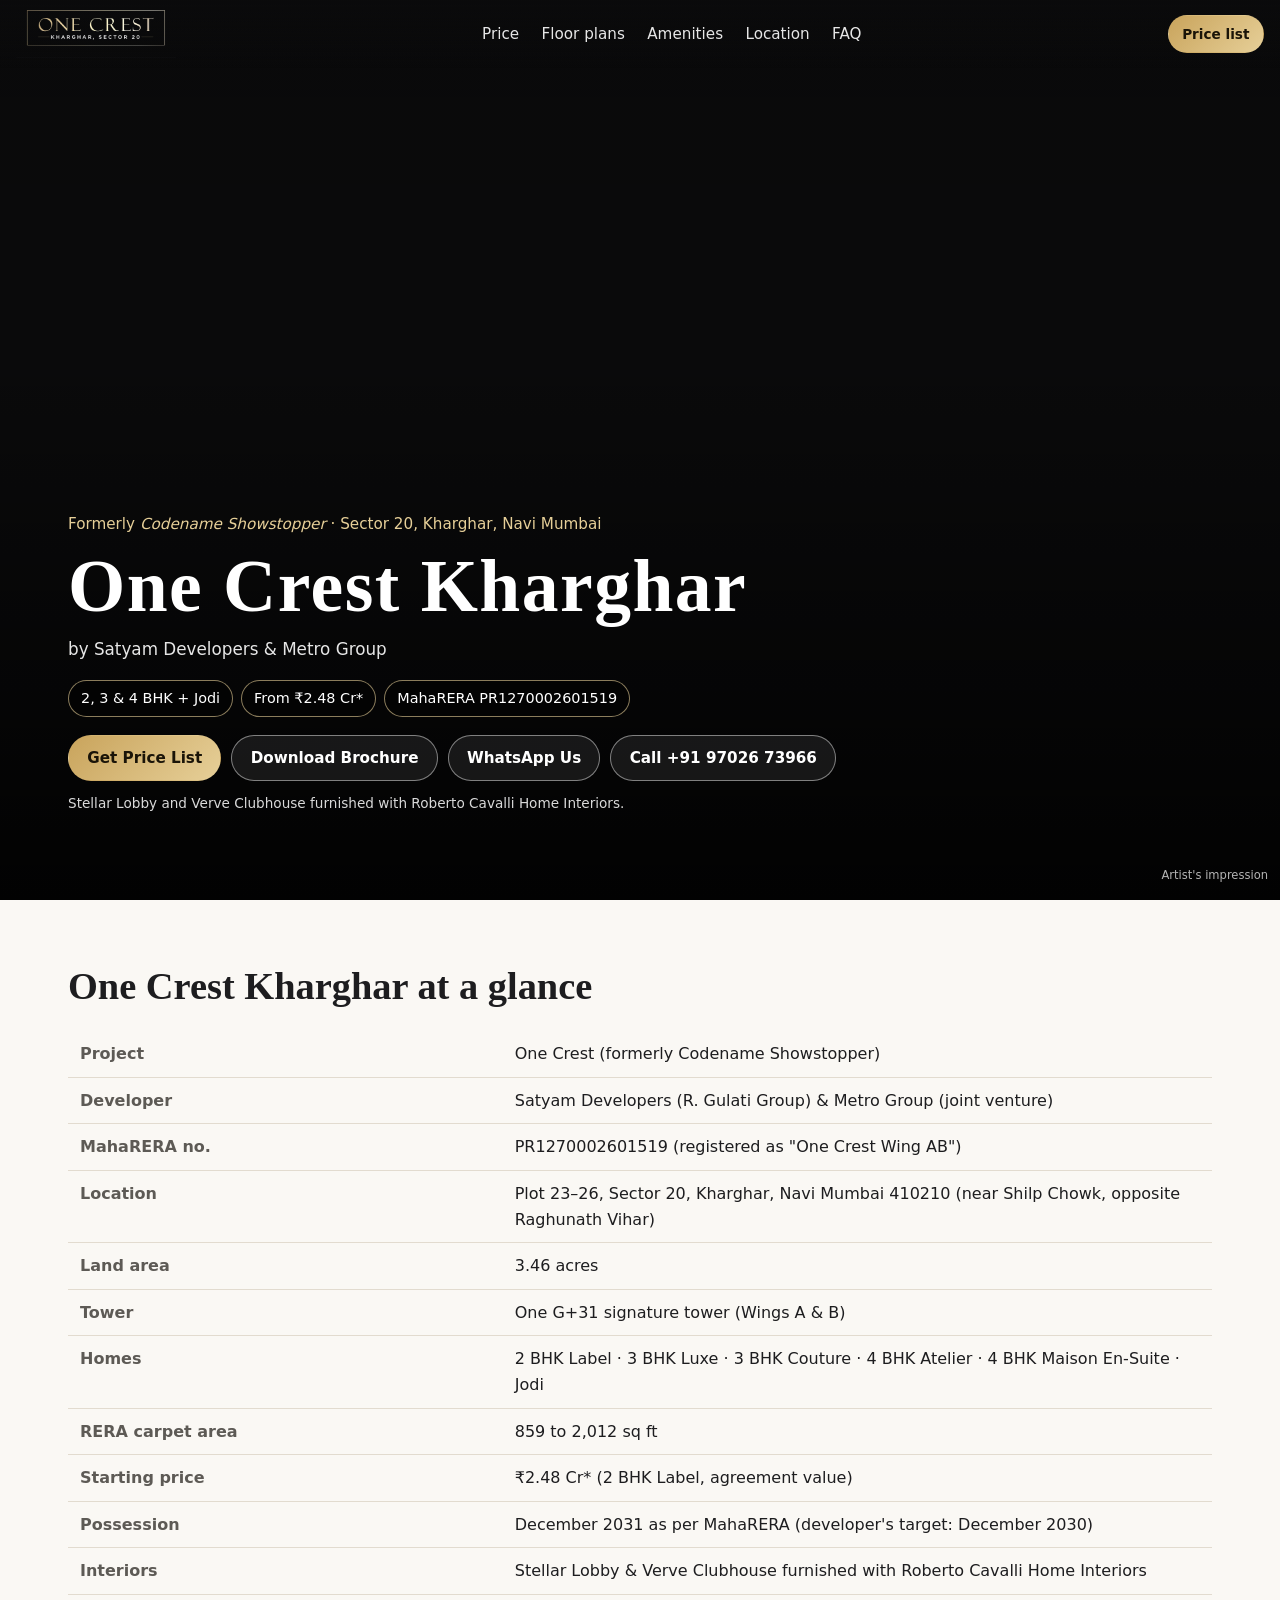
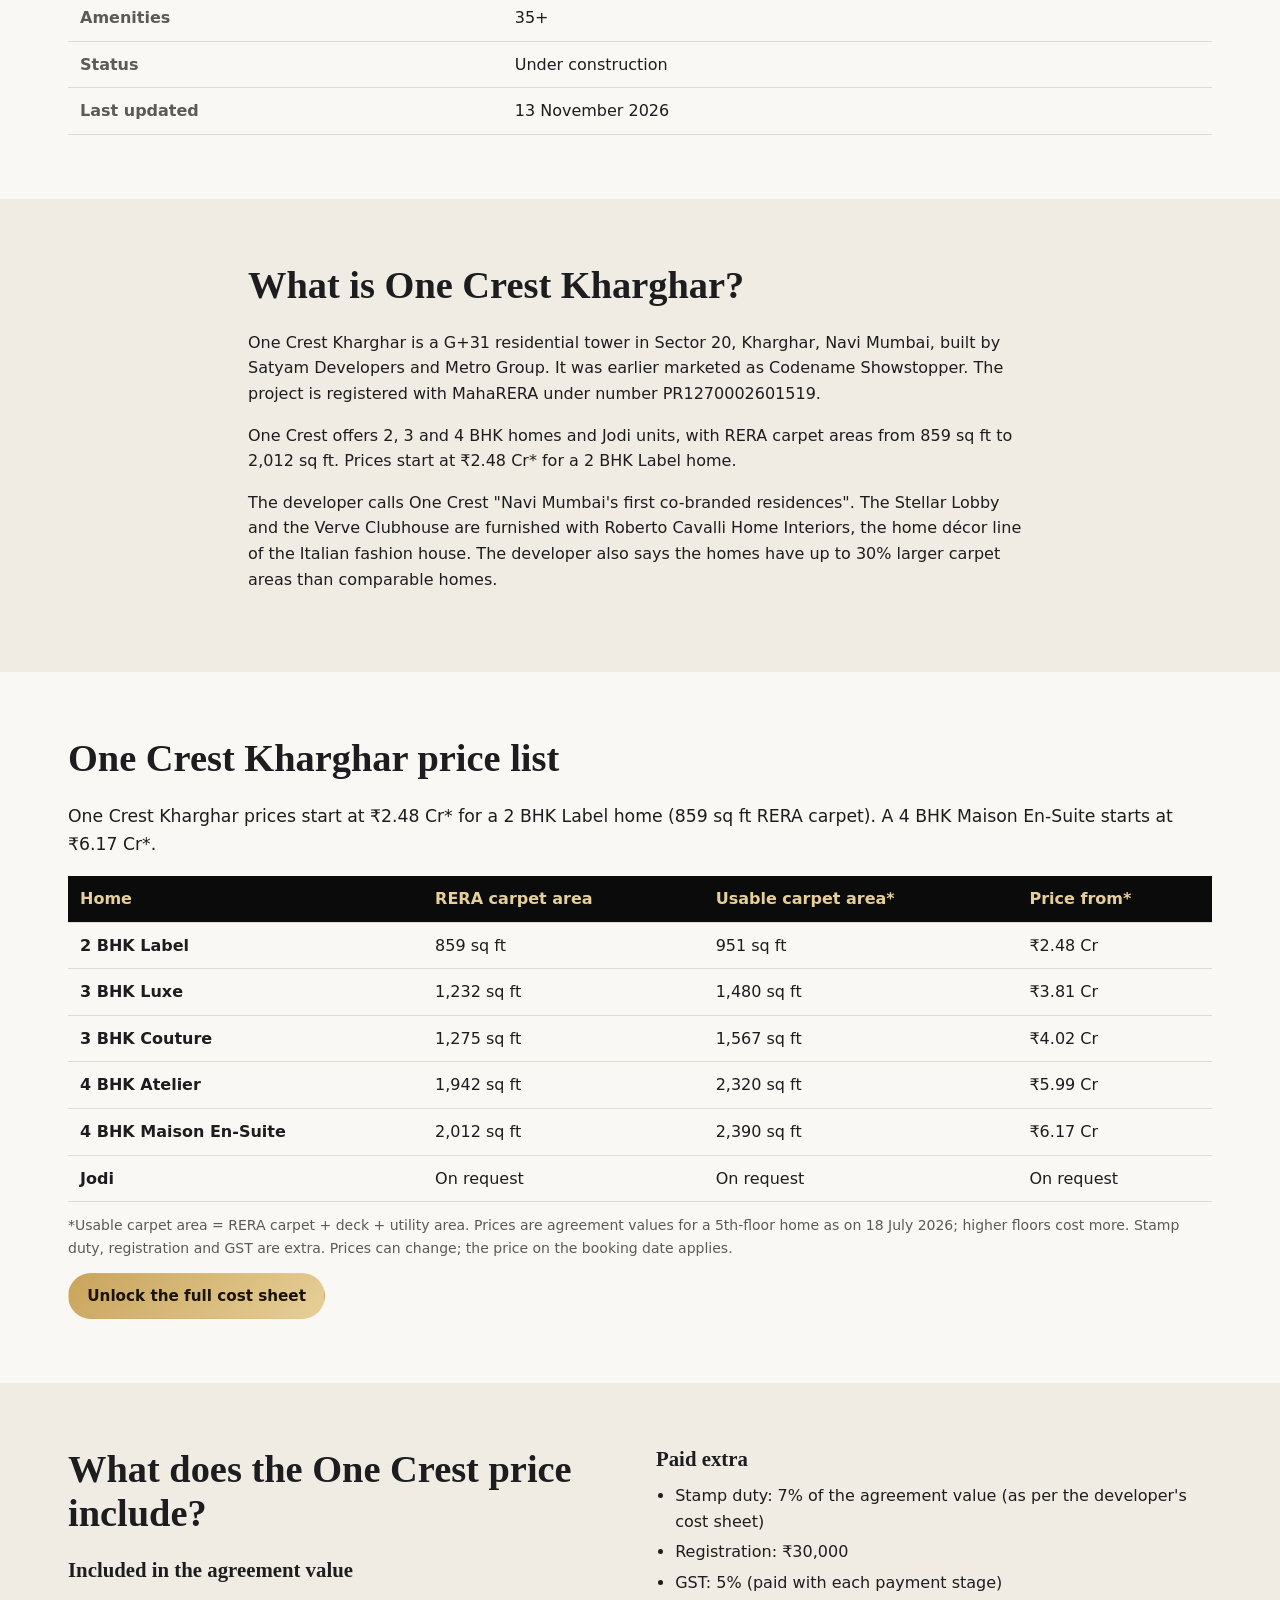
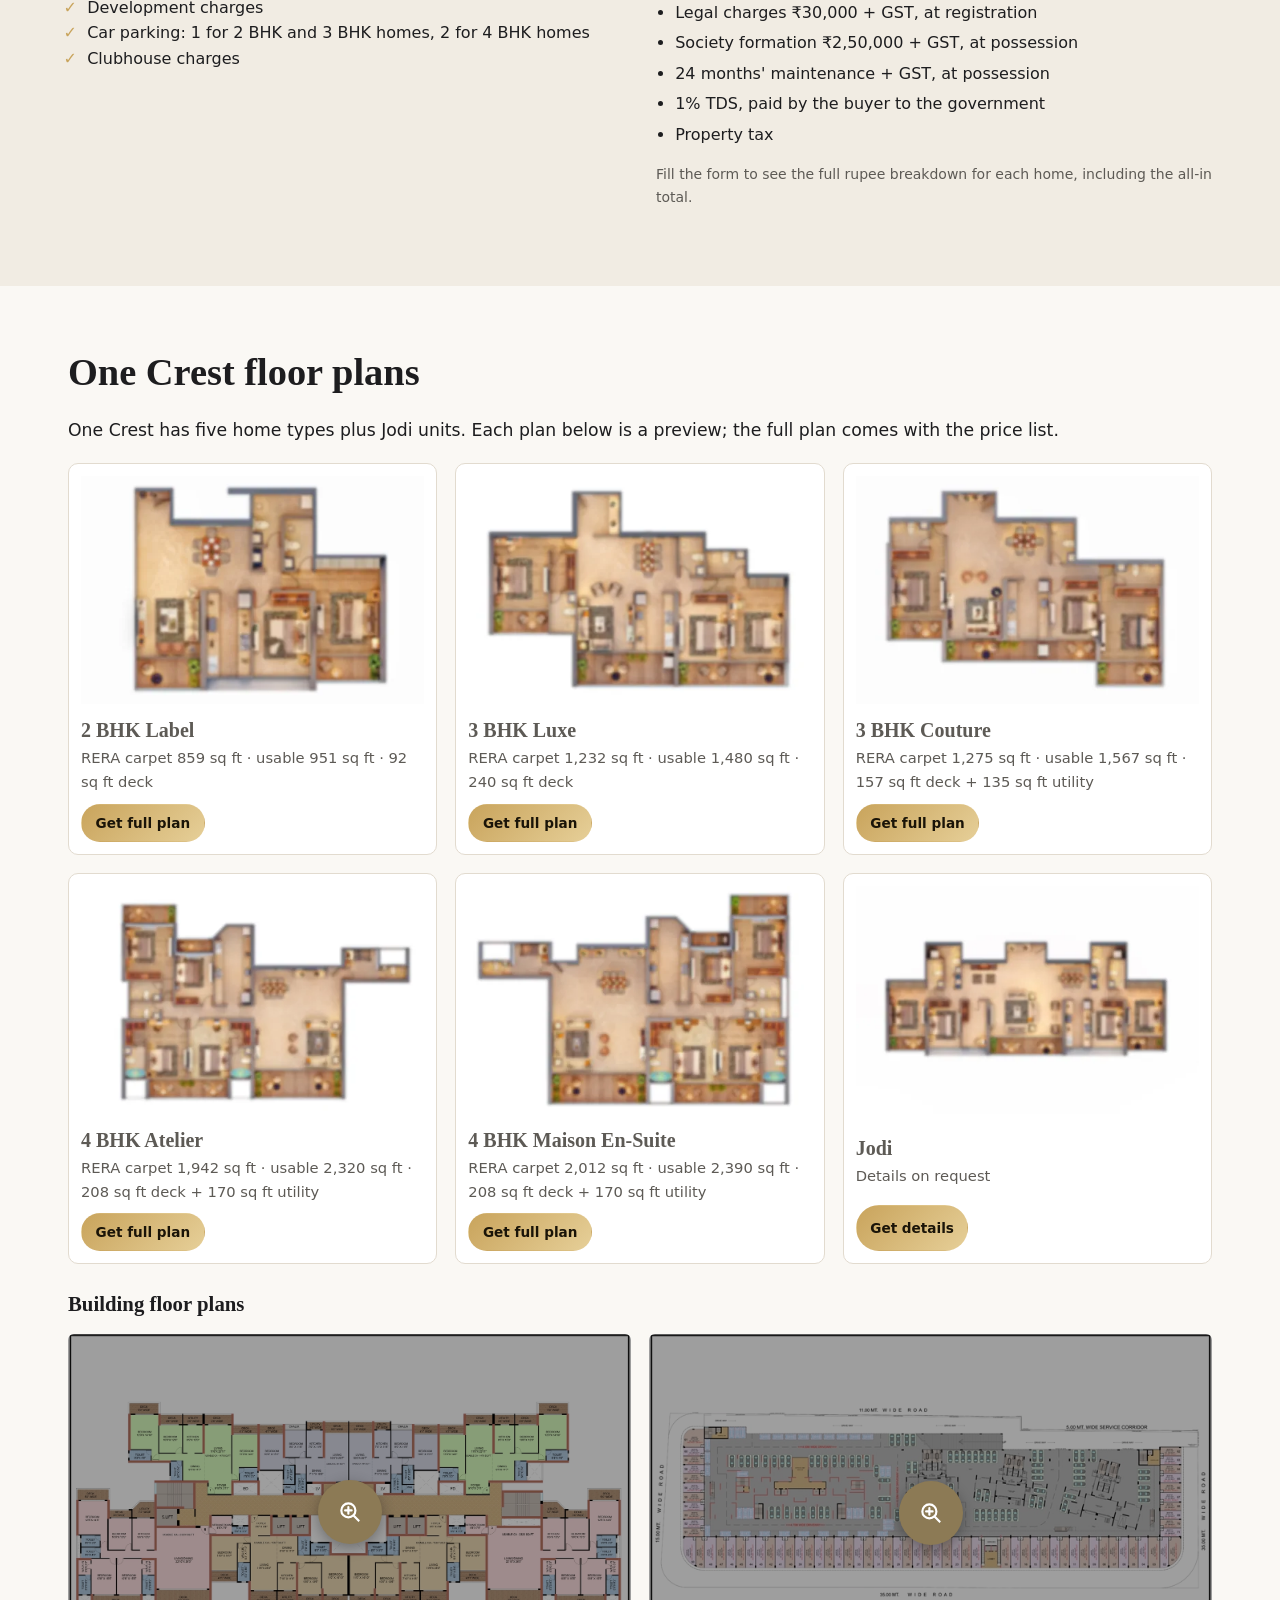
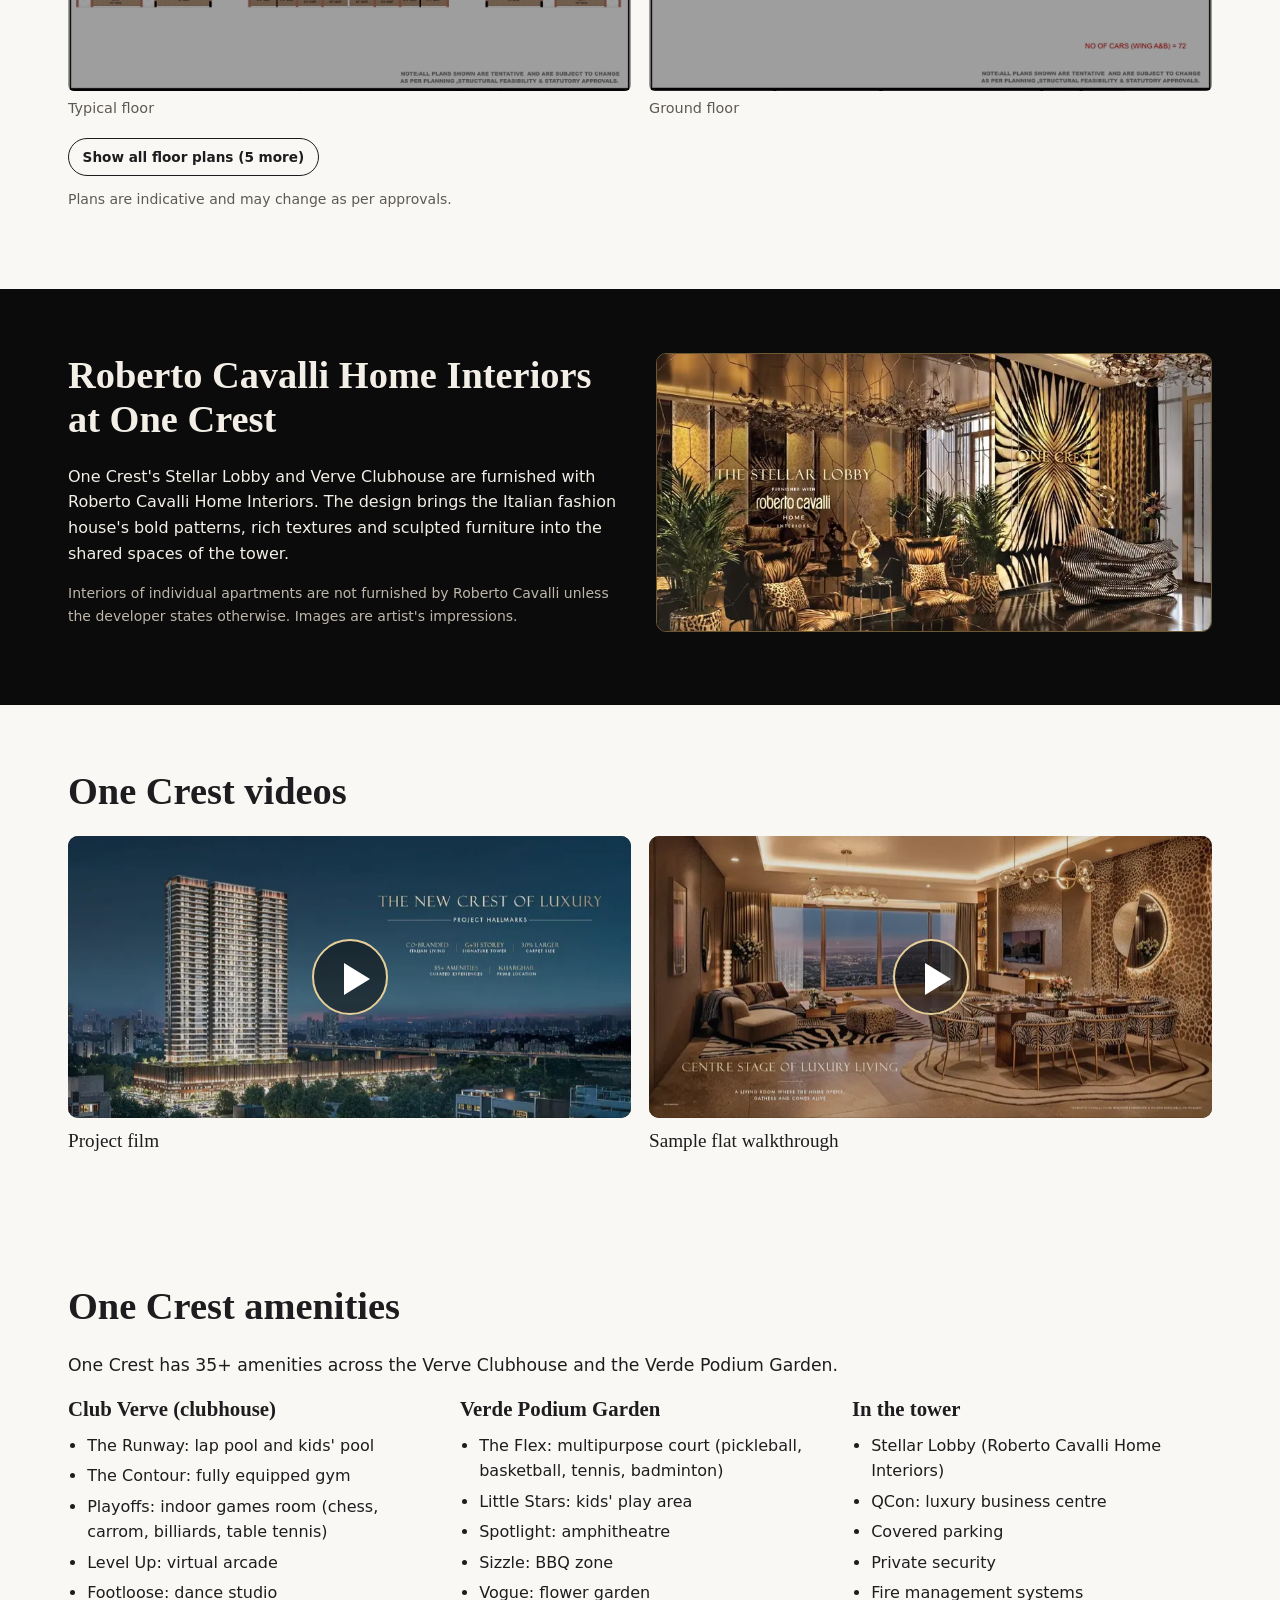
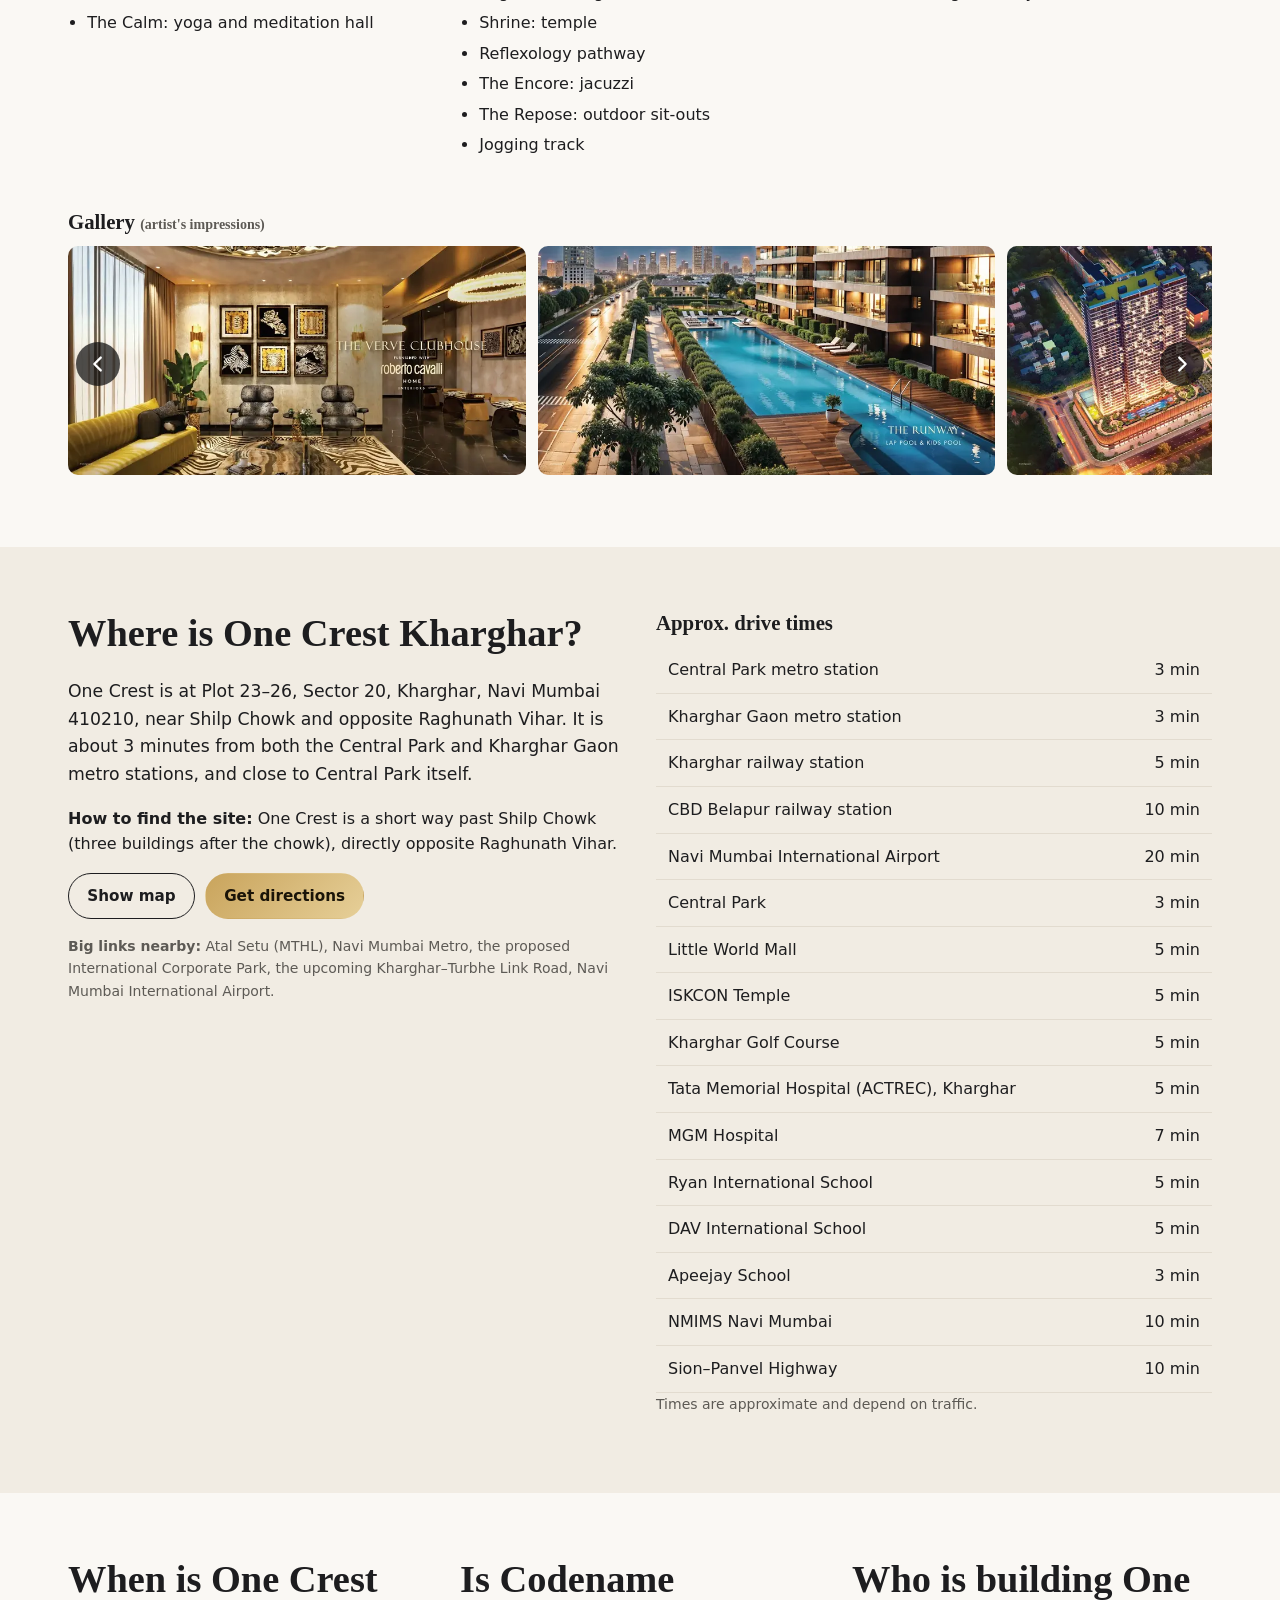
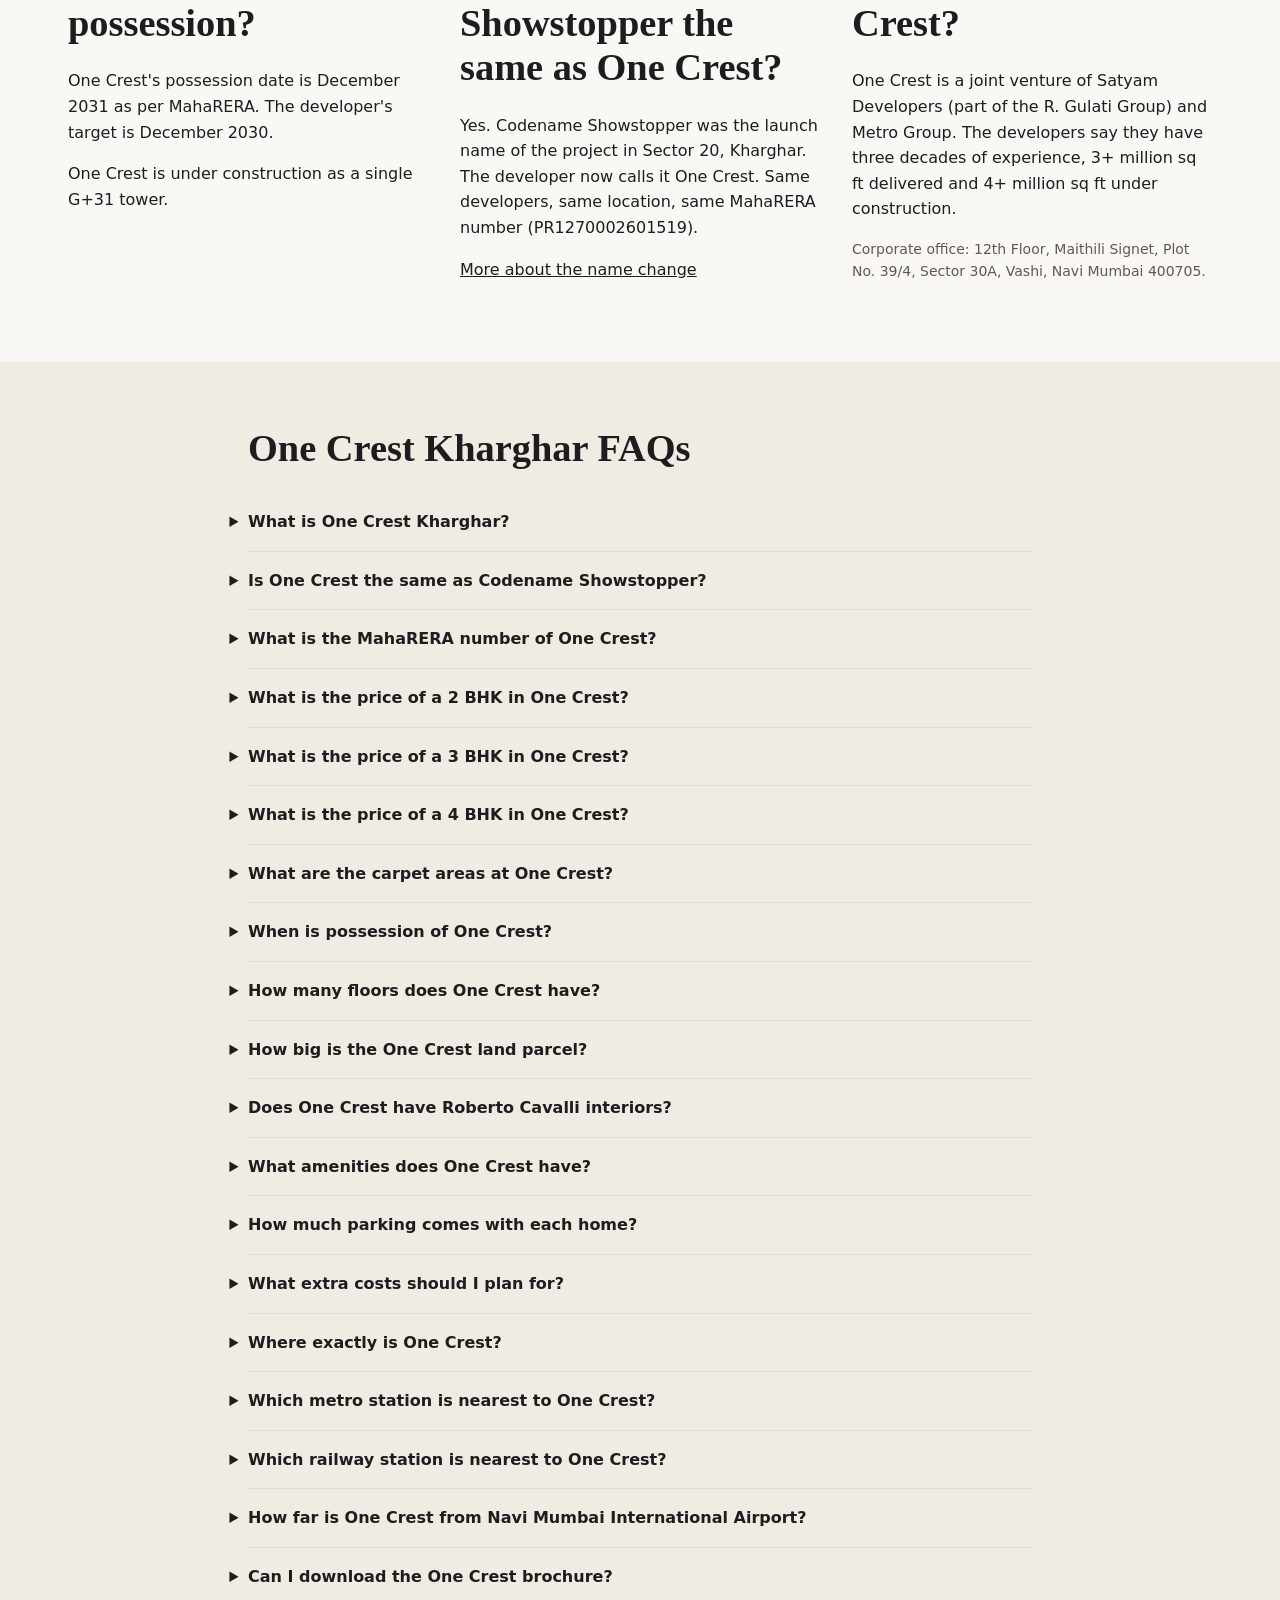
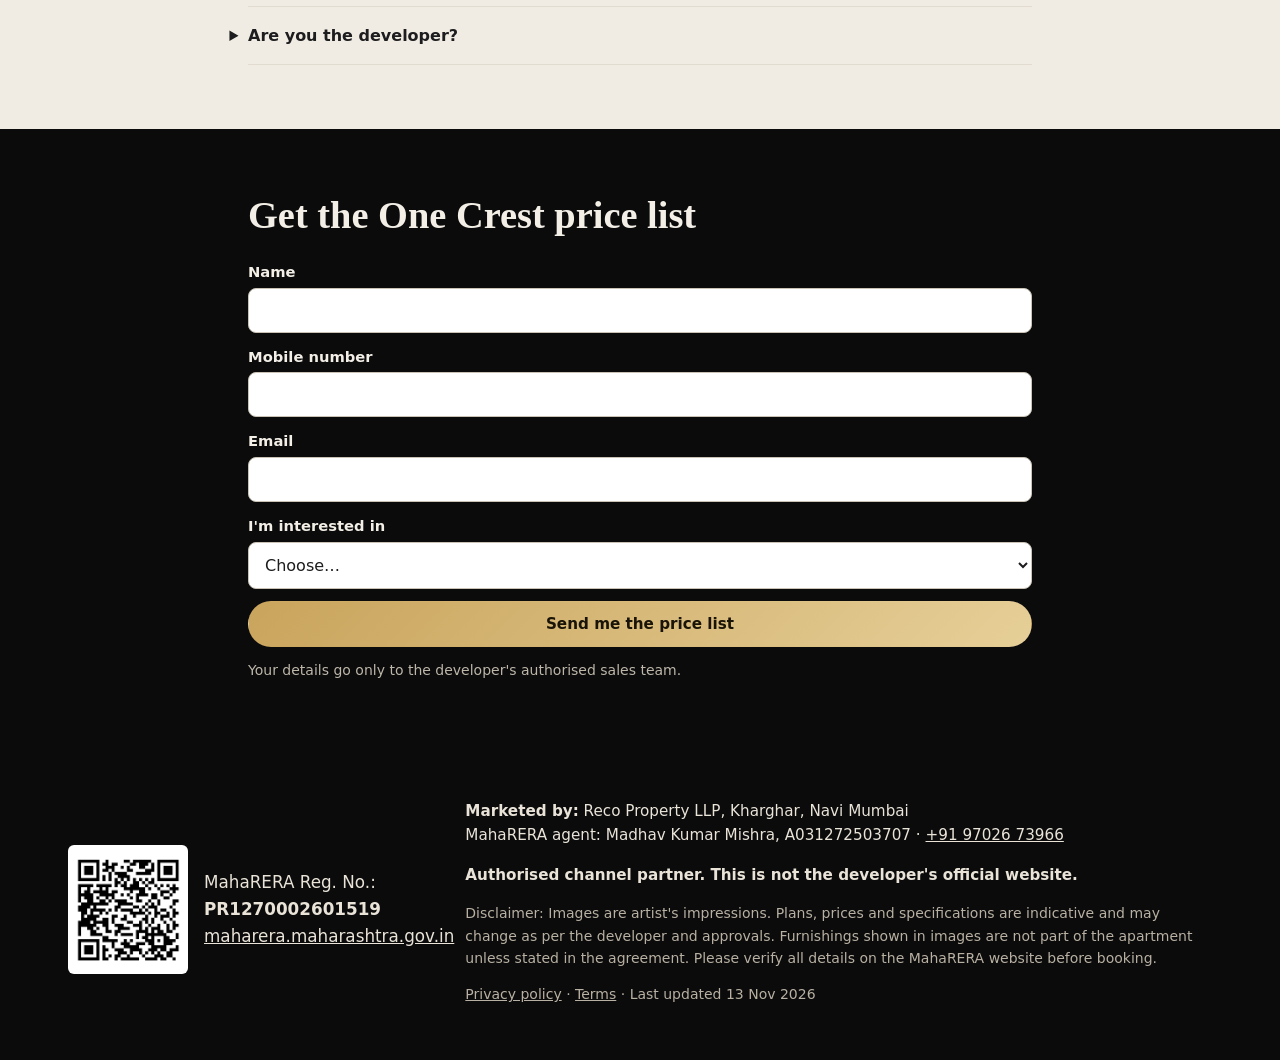
==== commit 261834ec: "Prepare for Cloudflare: settings, phone, name-change page - wrangler.jsonc + .assetsignore (private " ====
--- a/index.html
+++ b/index.html
@@ -5,7 +5,7 @@
   <meta name="viewport" content="width=device-width, initial-scale=1" />
   <title>One Crest Kharghar | 2, 3 &amp; 4 BHK from ₹2.48 Cr* | MahaRERA</title>
   <meta name="description" content="One Crest, Sector 20 Kharghar (formerly Codename Showstopper) by Satyam &amp; Metro Group. 2, 3, 4 BHK from ₹2.48 Cr*. MahaRERA PR1270002601519. Price list &amp; plans." />
-  <link rel="canonical" href="__SITE_URL__/" />
+  <link rel="canonical" href="https://onecrest-kharghar.com/" />
   <meta name="robots" content="index, follow, max-image-preview:large" />
   <meta name="theme-color" content="#0b0b0c" />
 
@@ -15,8 +15,8 @@
   <meta property="og:site_name" content="One Crest Kharghar" />
   <meta property="og:title" content="One Crest Kharghar | 2, 3 &amp; 4 BHK from ₹2.48 Cr*" />
   <meta property="og:description" content="Formerly Codename Showstopper. G+31 tower in Sector 20, Kharghar by Satyam Developers &amp; Metro Group. MahaRERA PR1270002601519." />
-  <meta property="og:url" content="__SITE_URL__/" />
-  <meta property="og:image" content="__SITE_URL__/assets/share/one-crest-kharghar-share.jpg" />
+  <meta property="og:url" content="https://onecrest-kharghar.com/" />
+  <meta property="og:image" content="https://onecrest-kharghar.com/assets/share/one-crest-kharghar-share.jpg" />
   <meta property="og:image:width" content="1200" />
   <meta property="og:image:height" content="630" />
   <meta property="og:image:alt" content="One Crest Kharghar G+31 tower at night (artist's impression)" />
@@ -60,28 +60,28 @@
     "@graph": [
       {
         "@type": "RealEstateAgent",
-        "@id": "__SITE_URL__/#agent",
+        "@id": "https://onecrest-kharghar.com/#agent",
         "name": "Reco Property LLP",
-        "url": "__SITE_URL__/",
+        "url": "https://onecrest-kharghar.com/",
         "address": { "@type": "PostalAddress", "addressLocality": "Kharghar, Navi Mumbai", "addressRegion": "Maharashtra", "addressCountry": "IN" },
         "identifier": { "@type": "PropertyValue", "propertyID": "MahaRERA Agent Registration", "value": "A031272503707" }
       },
       {
         "@type": "WebSite",
-        "@id": "__SITE_URL__/#website",
-        "url": "__SITE_URL__/",
+        "@id": "https://onecrest-kharghar.com/#website",
+        "url": "https://onecrest-kharghar.com/",
         "name": "One Crest Kharghar",
-        "publisher": { "@id": "__SITE_URL__/#agent" }
+        "publisher": { "@id": "https://onecrest-kharghar.com/#agent" }
       },
       {
         "@type": "RealEstateListing",
-        "@id": "__SITE_URL__/#listing",
-        "url": "__SITE_URL__/",
+        "@id": "https://onecrest-kharghar.com/#listing",
+        "url": "https://onecrest-kharghar.com/",
         "name": "One Crest Kharghar: 2, 3 & 4 BHK homes in Sector 20",
-        "image": "__SITE_URL__/assets/share/one-crest-kharghar-share.jpg",
+        "image": "https://onecrest-kharghar.com/assets/share/one-crest-kharghar-share.jpg",
         "datePosted": "2026-11-13",
         "dateModified": "2026-11-13",
-        "provider": { "@id": "__SITE_URL__/#agent" },
+        "provider": { "@id": "https://onecrest-kharghar.com/#agent" },
         "about": {
           "@type": "ApartmentComplex",
           "name": "One Crest",
@@ -101,7 +101,7 @@
       },
       {
         "@type": "BreadcrumbList",
-        "itemListElement": [ { "@type": "ListItem", "position": 1, "name": "One Crest Kharghar", "item": "__SITE_URL__/" } ]
+        "itemListElement": [ { "@type": "ListItem", "position": 1, "name": "One Crest Kharghar", "item": "https://onecrest-kharghar.com/" } ]
       }
     ]
   }
@@ -424,6 +424,7 @@
         <div>
           <h2 id="name-h">Is Codename Showstopper the same as One Crest?</h2>
           <p>Yes. Codename Showstopper was the launch name of the project in Sector 20, Kharghar. The developer now calls it One Crest. Same developers, same location, same MahaRERA number (PR1270002601519).</p>
+          <p><a href="/codename-showstopper-is-now-one-crest/">More about the name change</a></p>
         </div>
         <div>
           <h2 id="dev-h">Who is building One Crest?</h2>
@@ -490,7 +491,7 @@
         <p><strong>Marketed by:</strong> Reco Property LLP, Kharghar, Navi Mumbai<br />MahaRERA agent: Madhav Kumar Mishra, A031272503707<span class="js-phone-line" hidden> · <a class="js-call-text" href="#"></a></span></p>
         <p><strong>Authorised channel partner. This is not the developer's official website.</strong></p>
         <p class="small">Disclaimer: Images are artist's impressions. Plans, prices and specifications are indicative and may change as per the developer and approvals. Furnishings shown in images are not part of the apartment unless stated in the agreement. Please verify all details on the MahaRERA website before booking.</p>
-        <p class="small"><a href="/privacy-policy.html">Privacy policy</a> · <a href="/terms.html">Terms</a> · Last updated <time datetime="2026-11-13">13 Nov 2026</time></p>
+        <p class="small"><a href="/privacy-policy">Privacy policy</a> · <a href="/terms">Terms</a> · Last updated <time datetime="2026-11-13">13 Nov 2026</time></p>
       </div>
     </div>
   </footer>
@@ -533,6 +534,6 @@
     <img alt="" />
   </dialog>
 
-  <script src="/main.js?v=20261113h" defer></script>
+  <script src="/main.js?v=20261114a" defer></script>
 </body>
 </html>
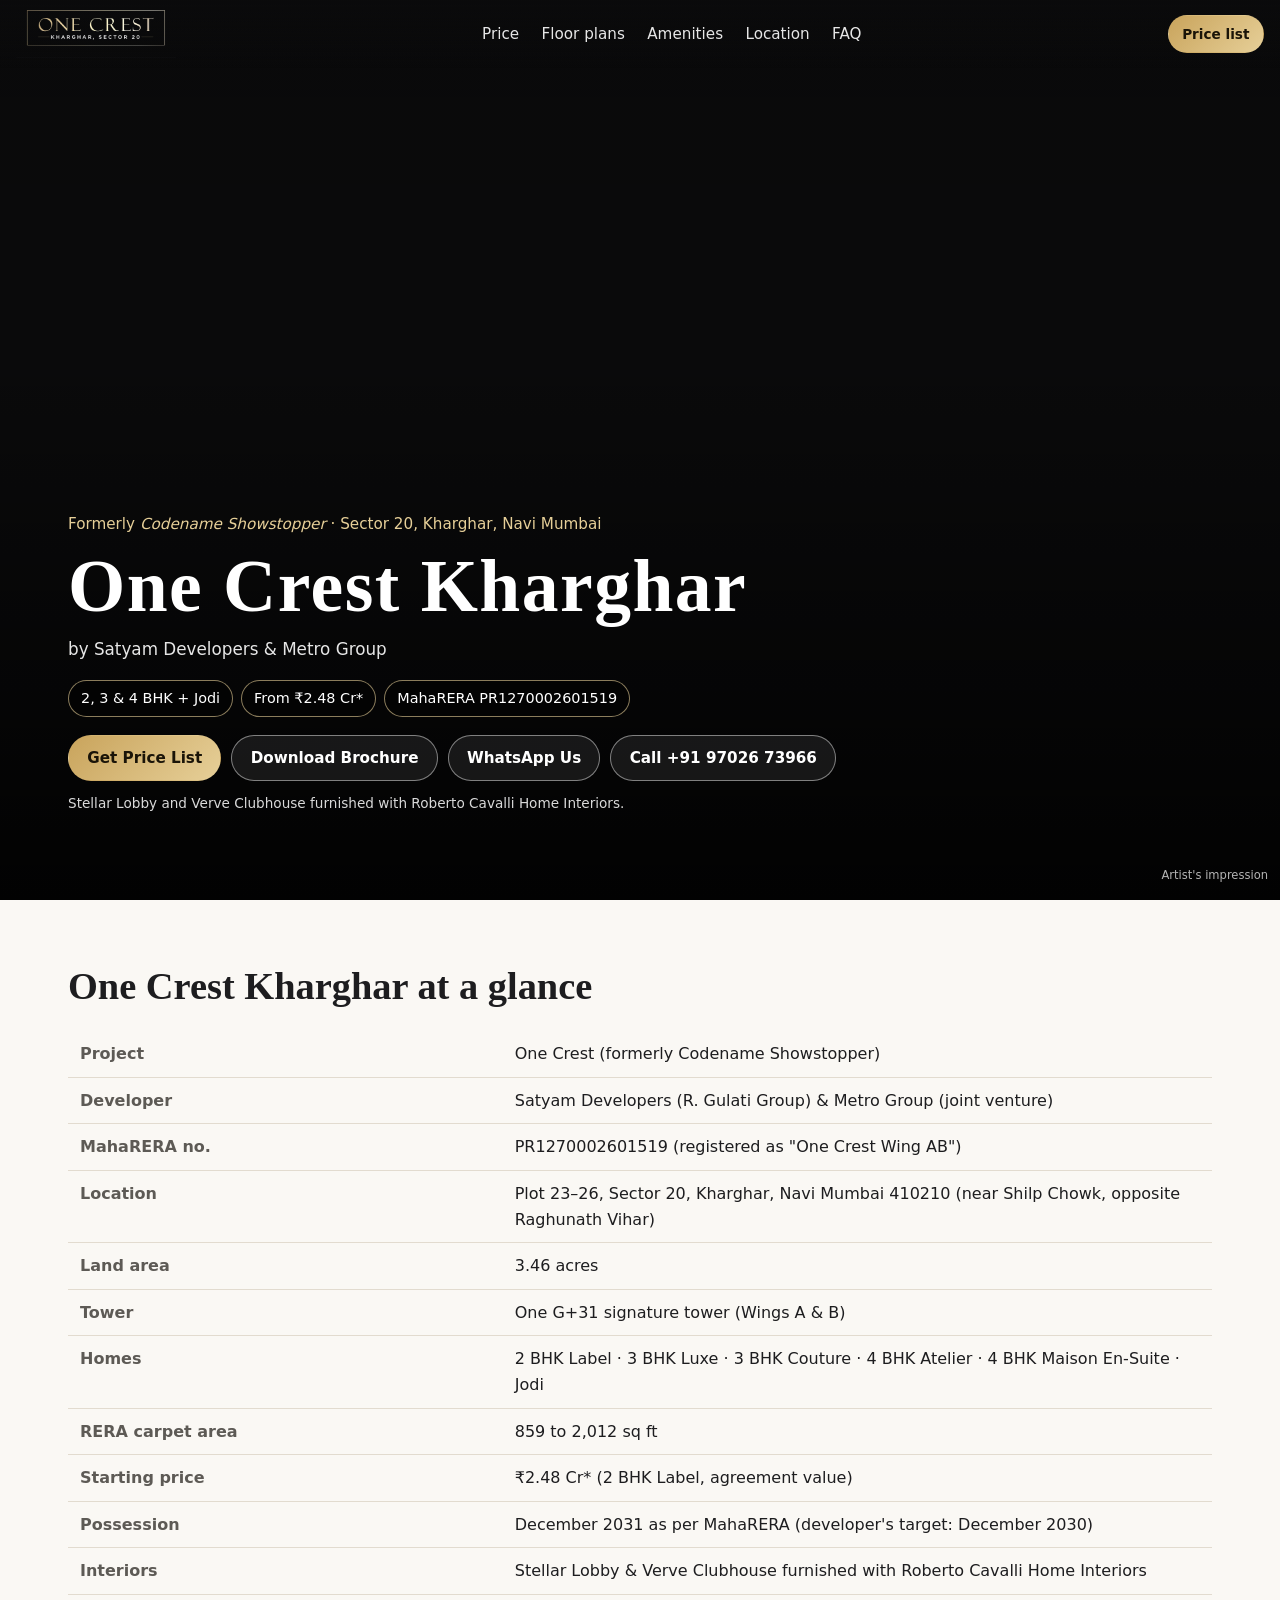
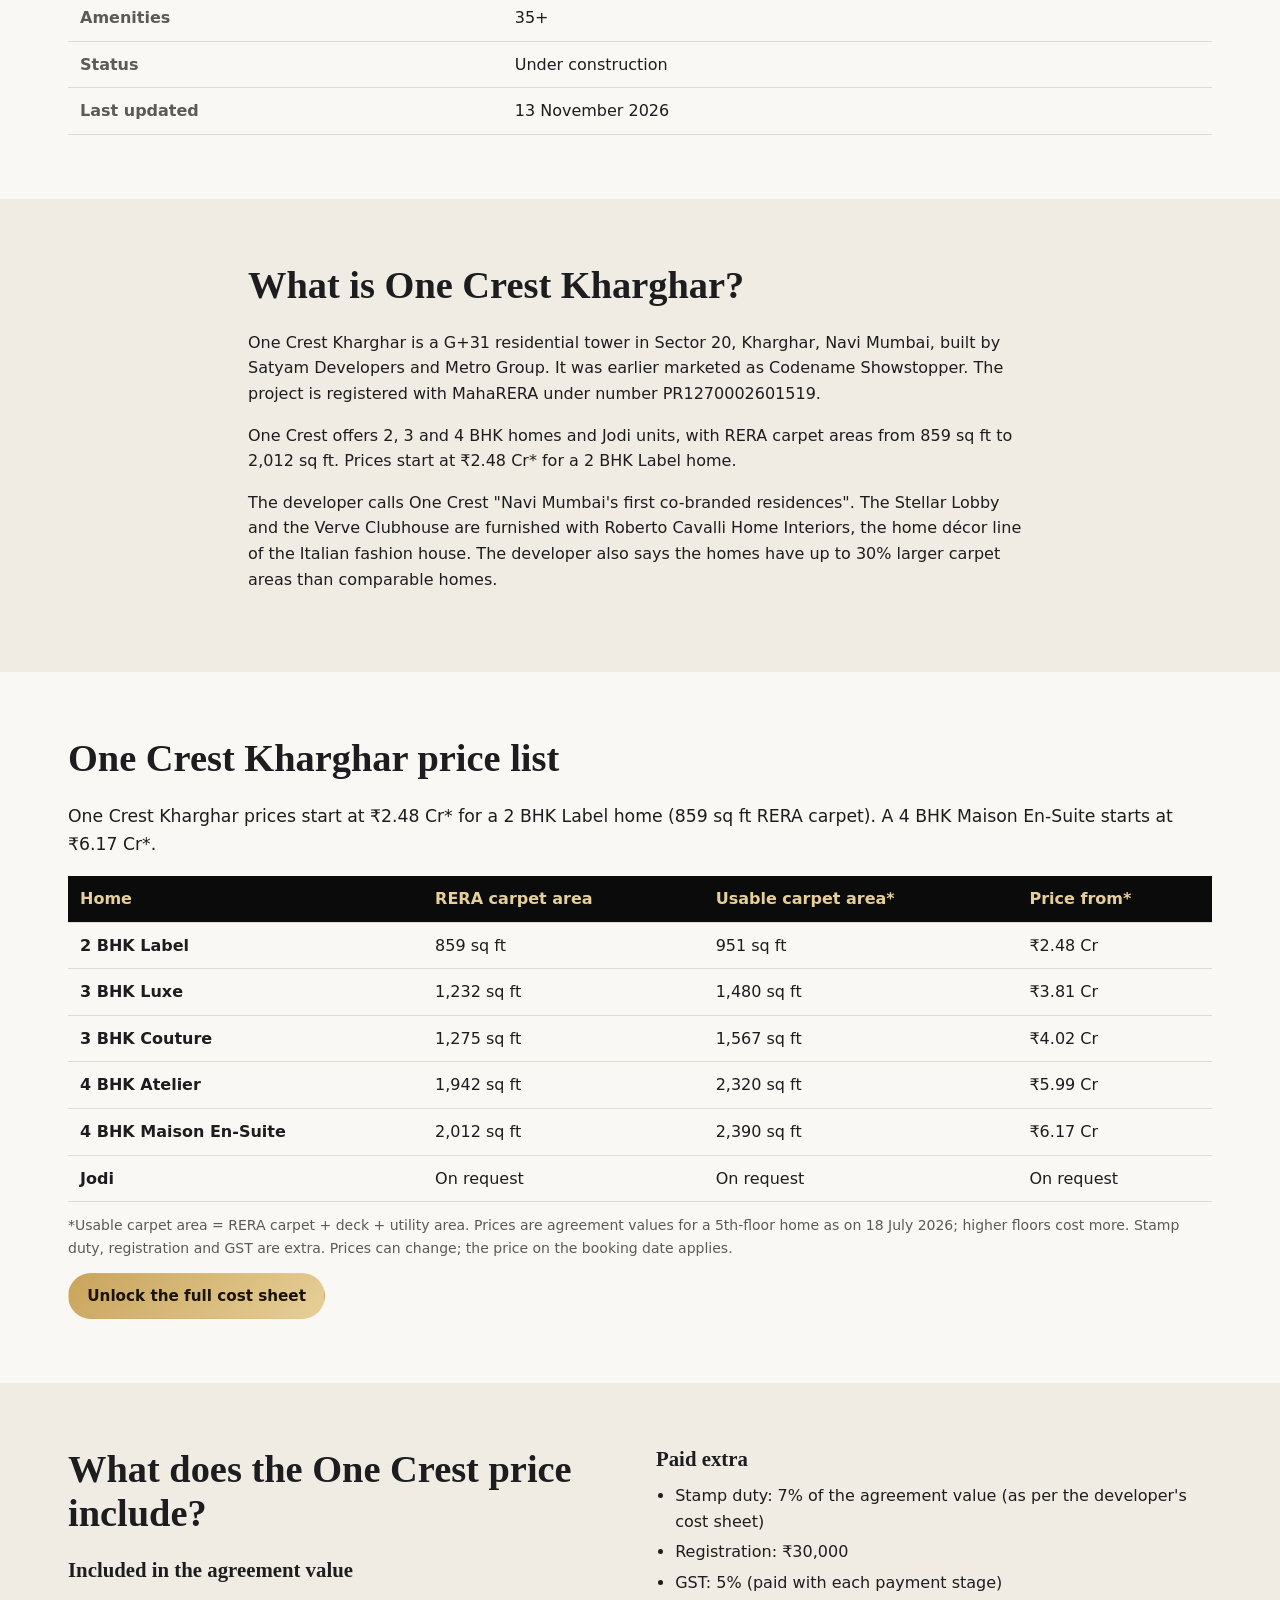
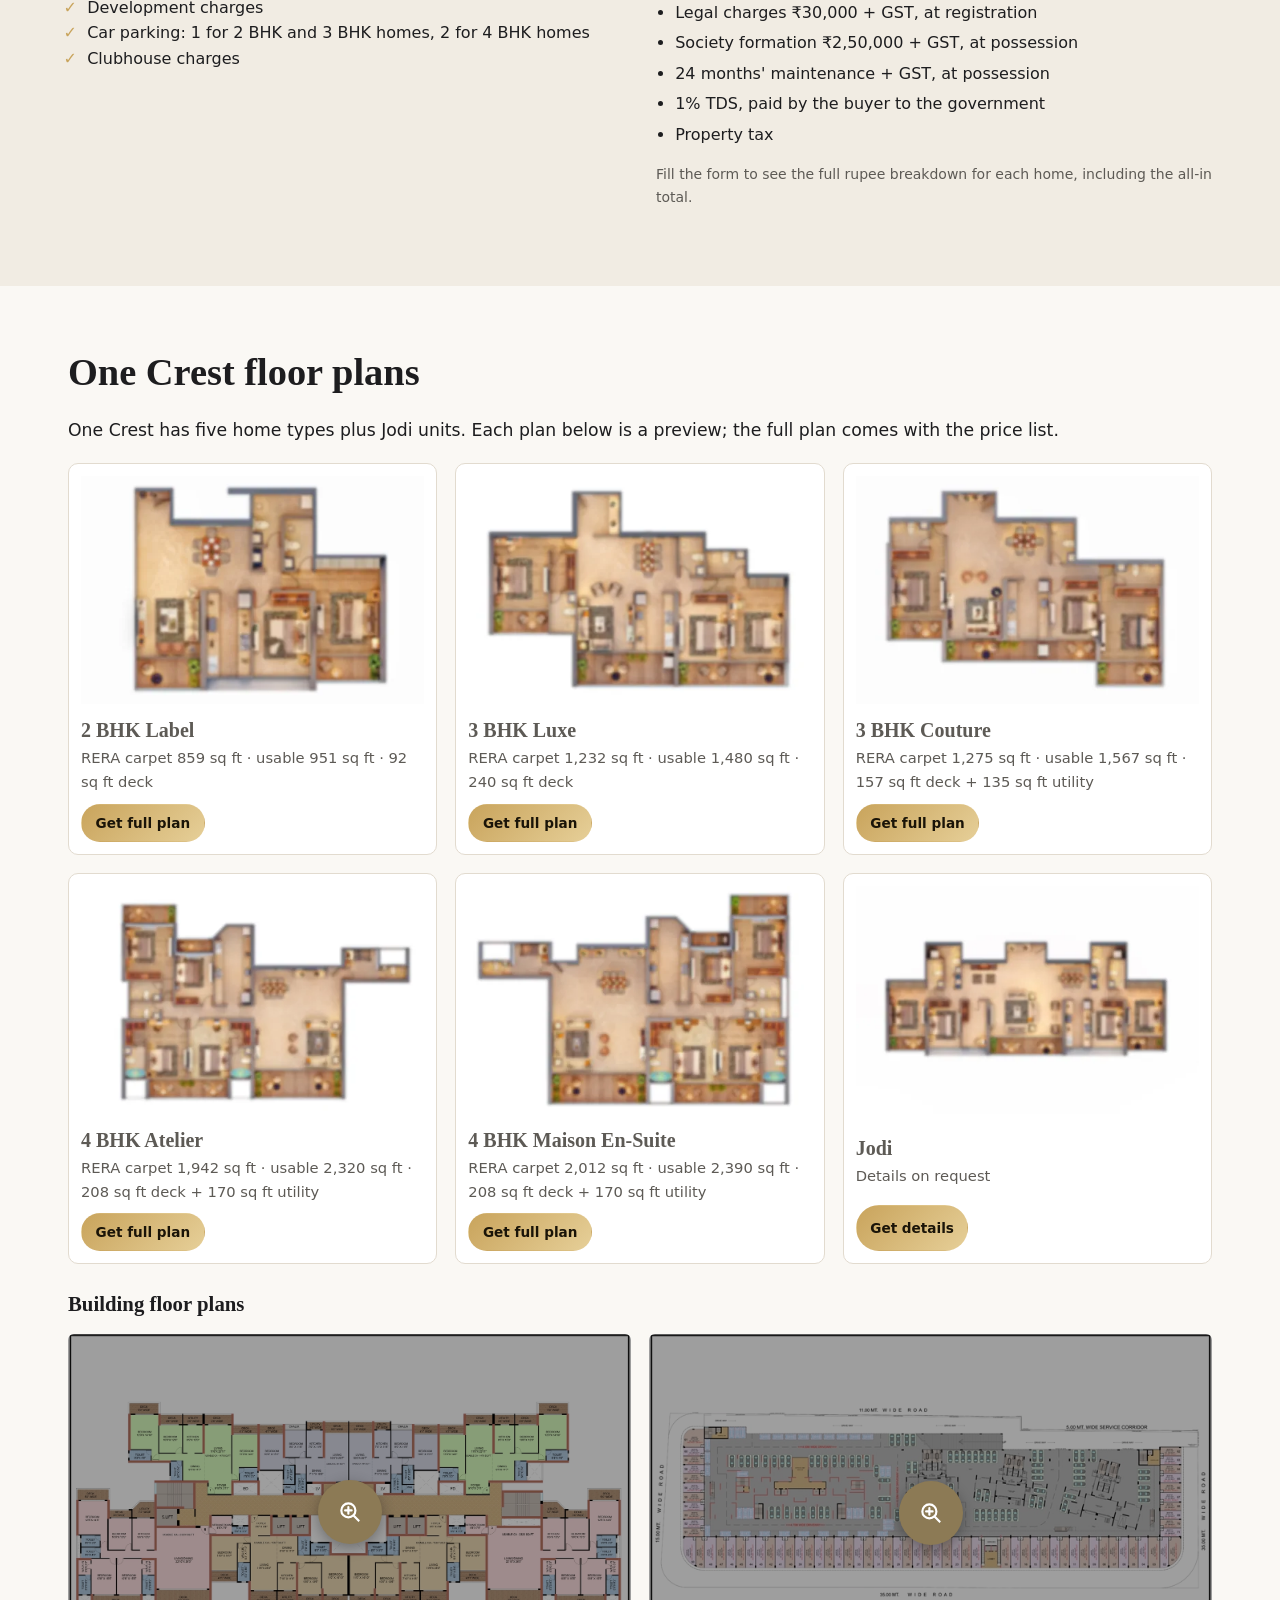
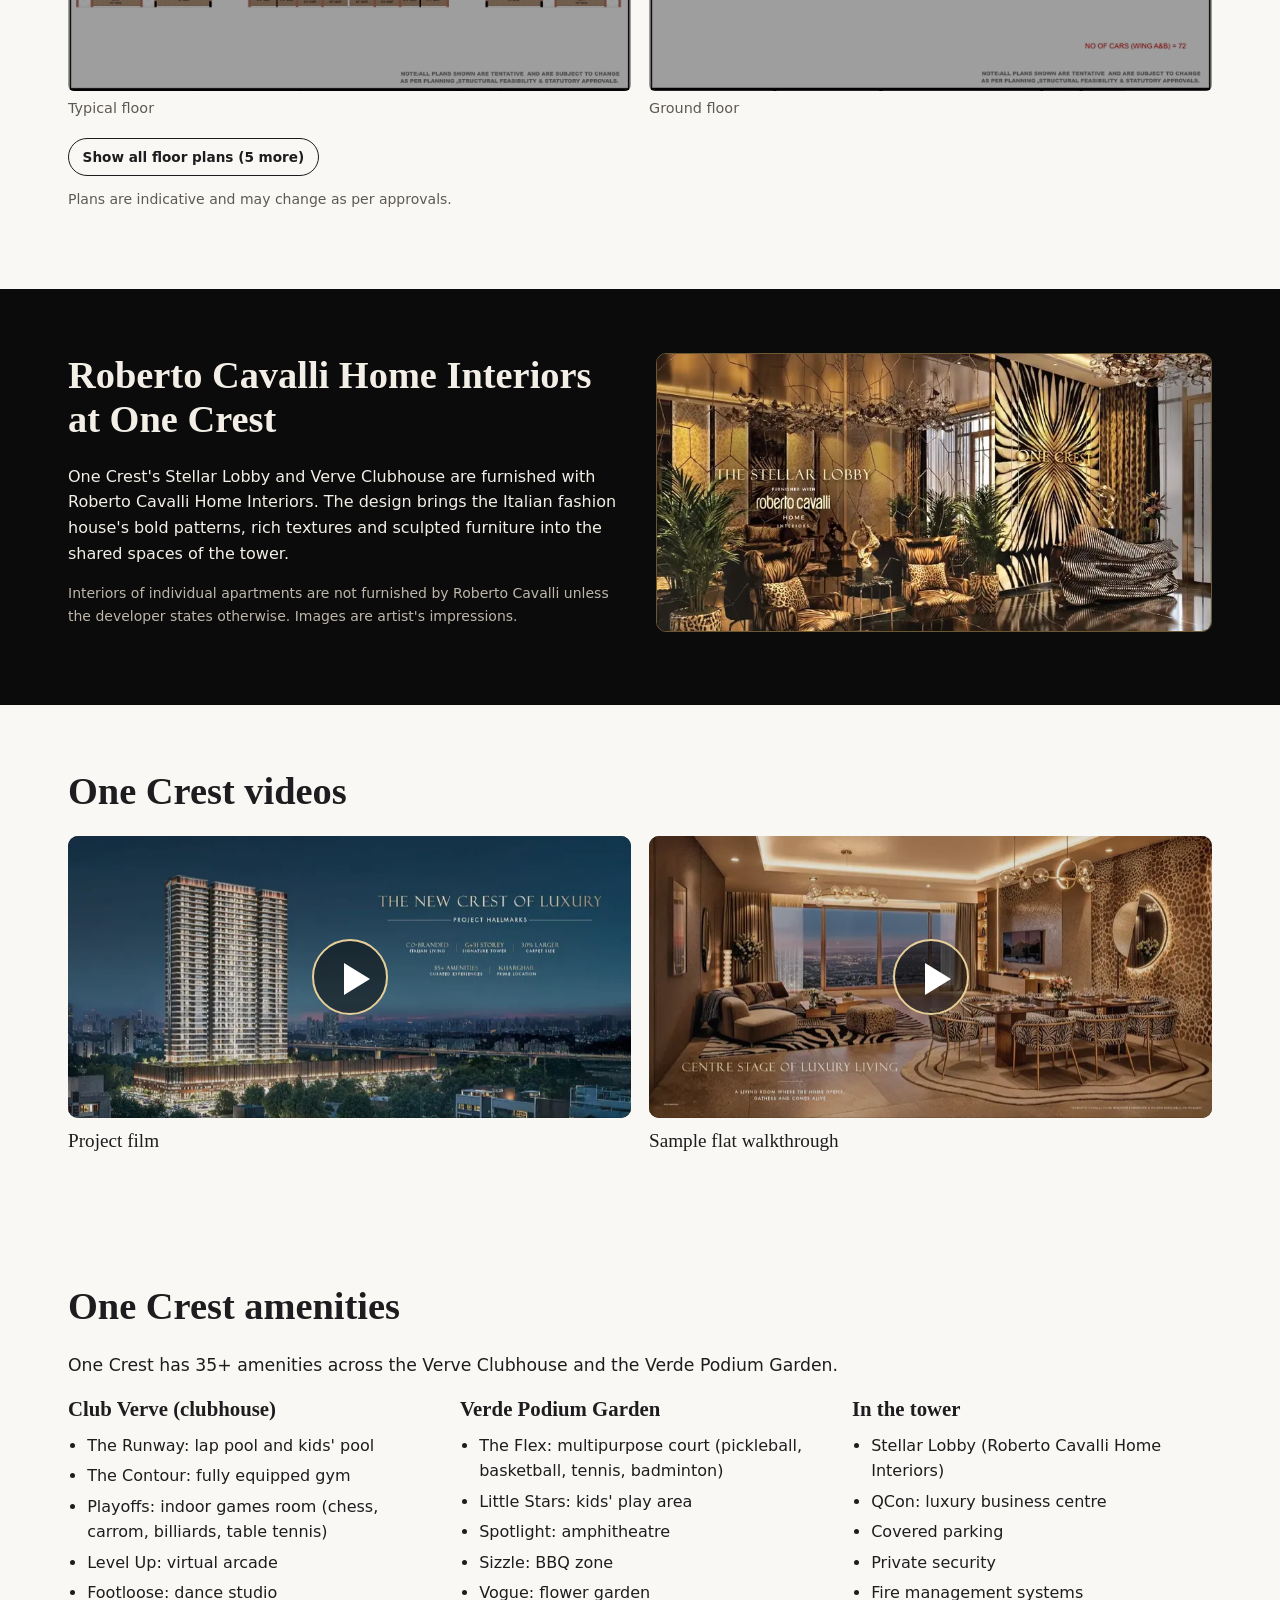
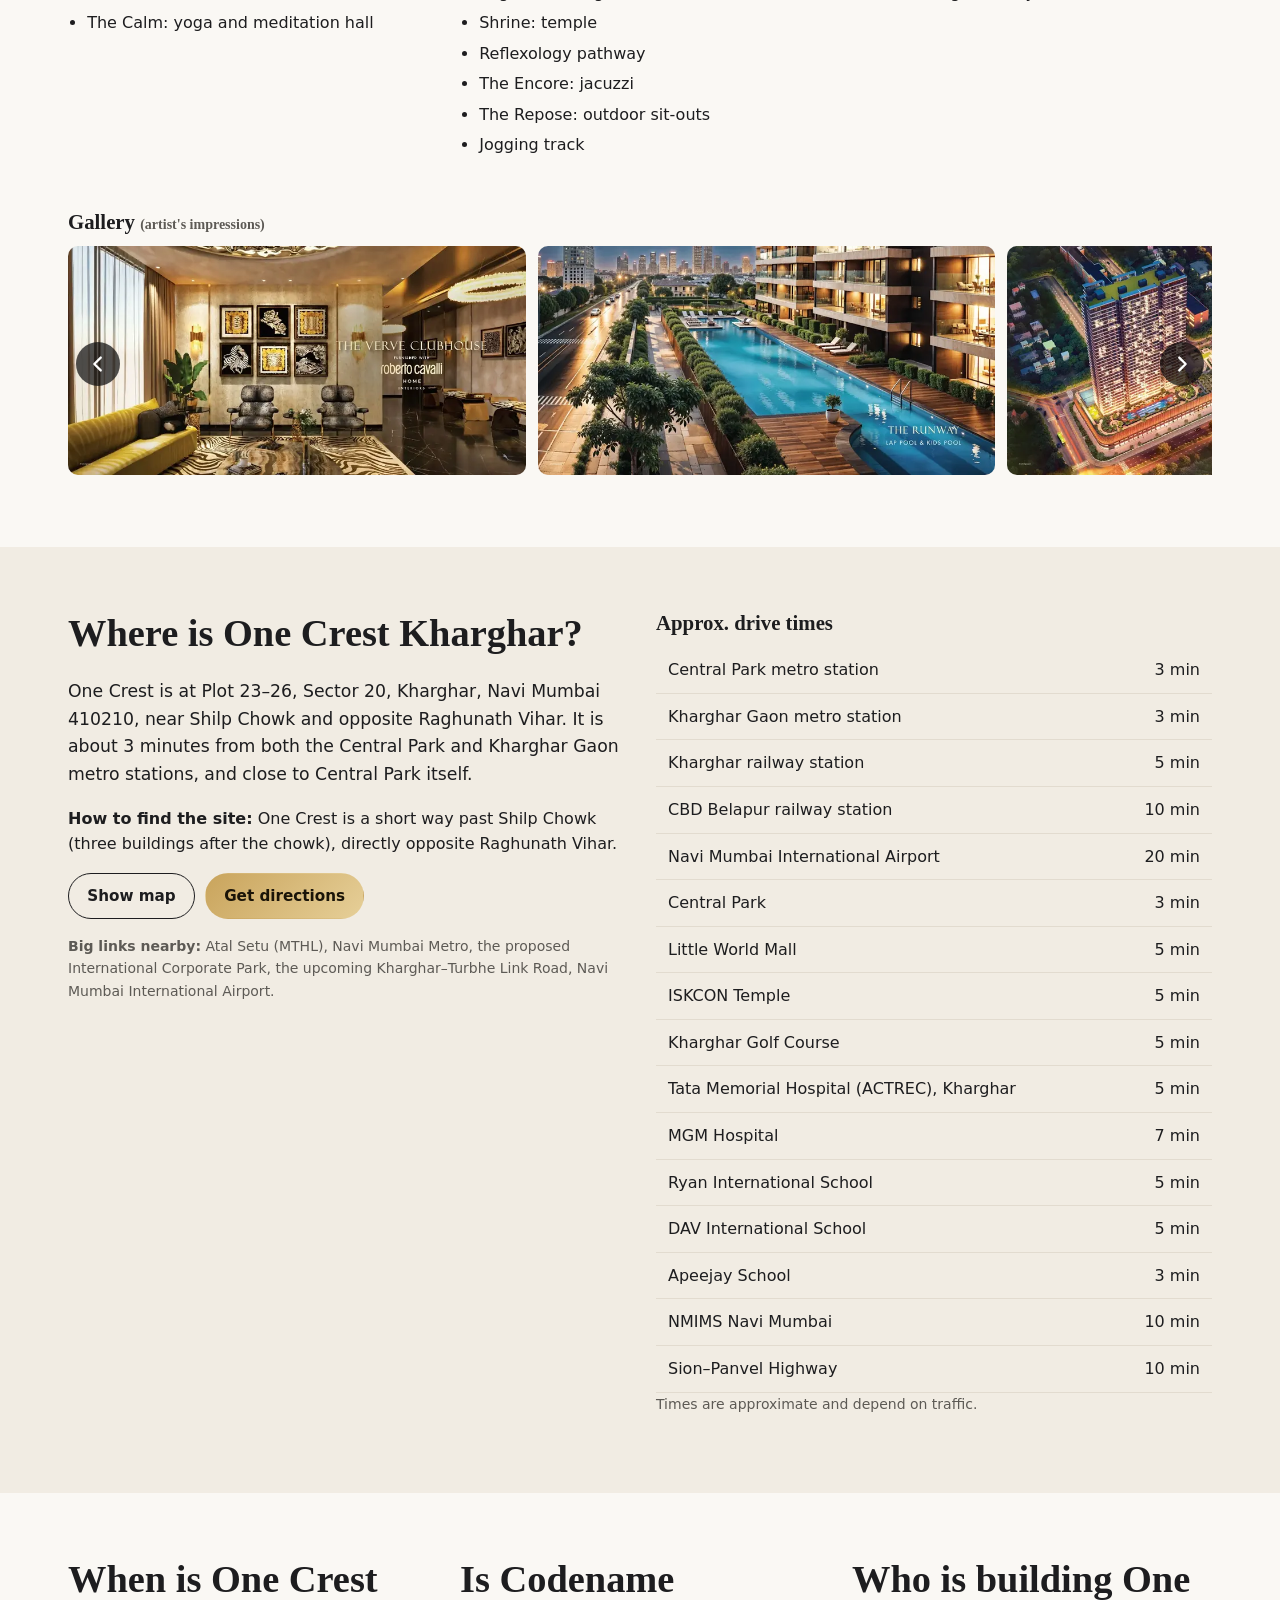
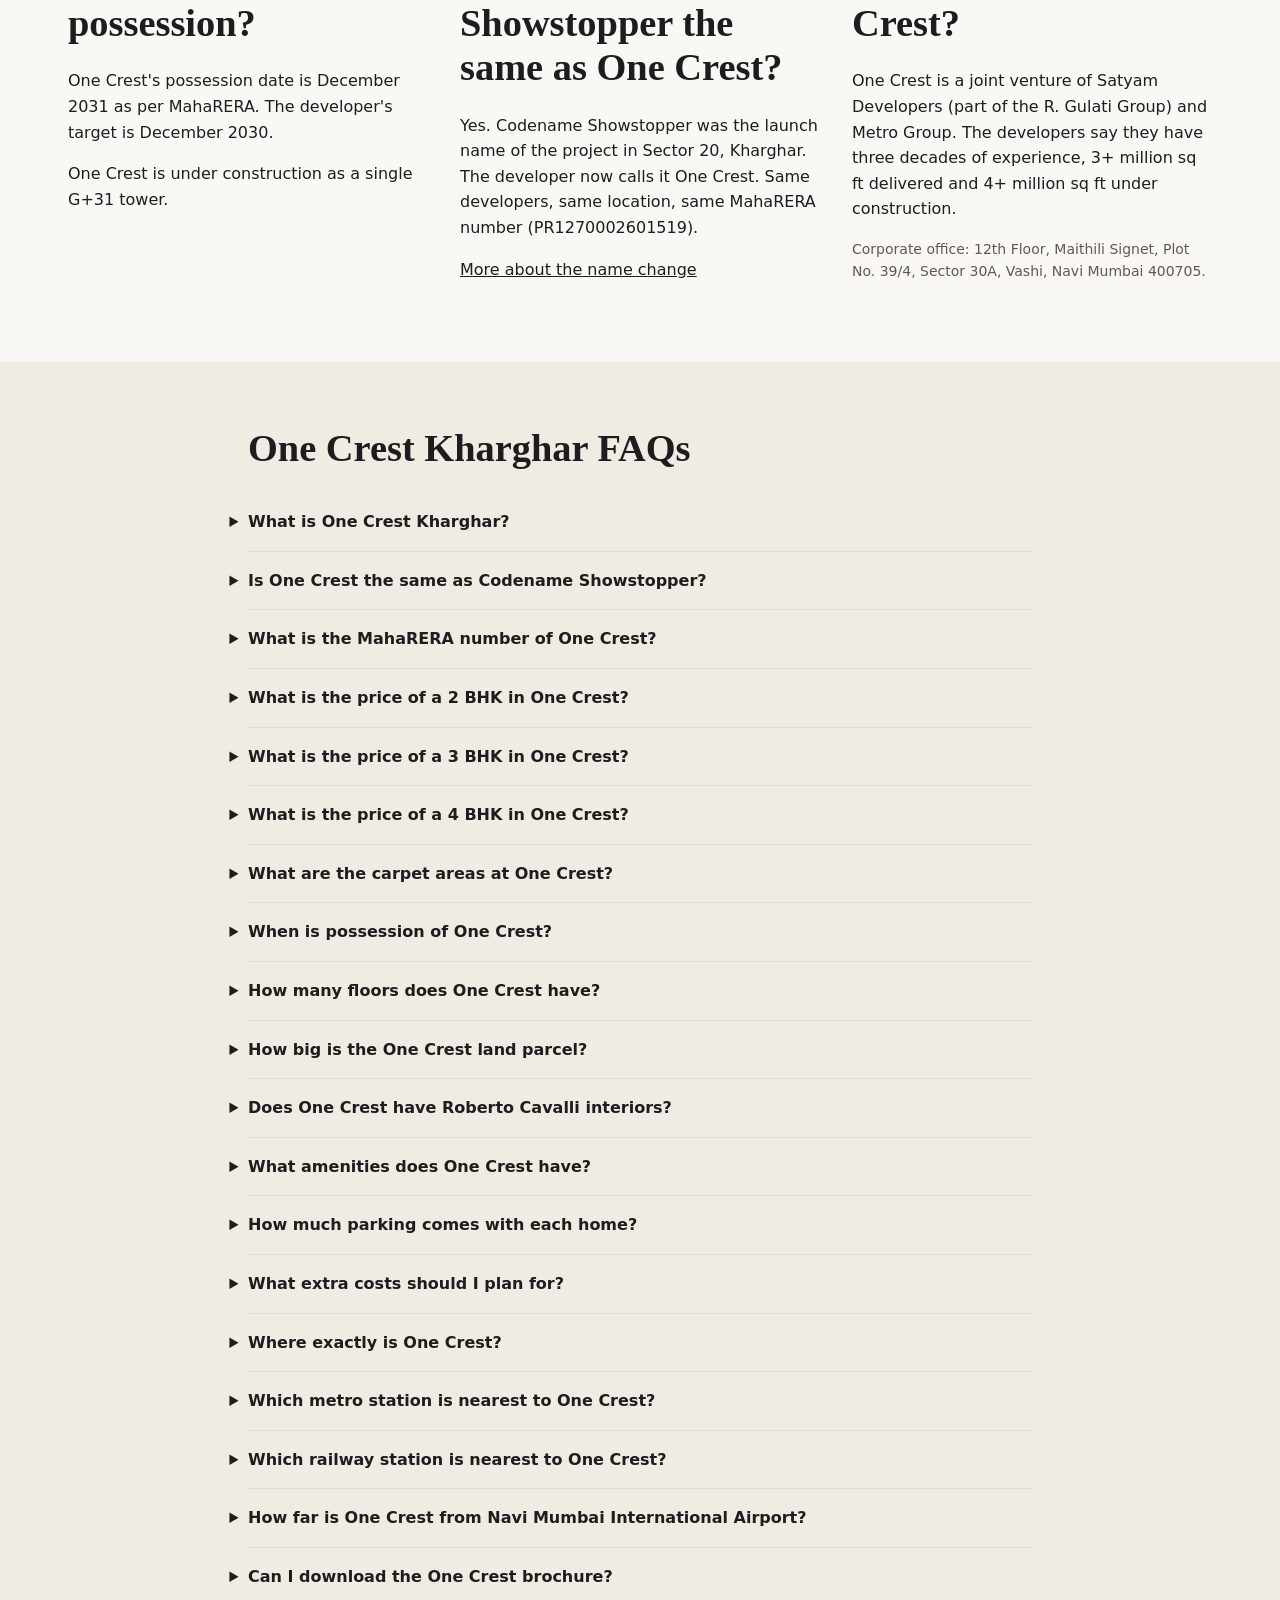
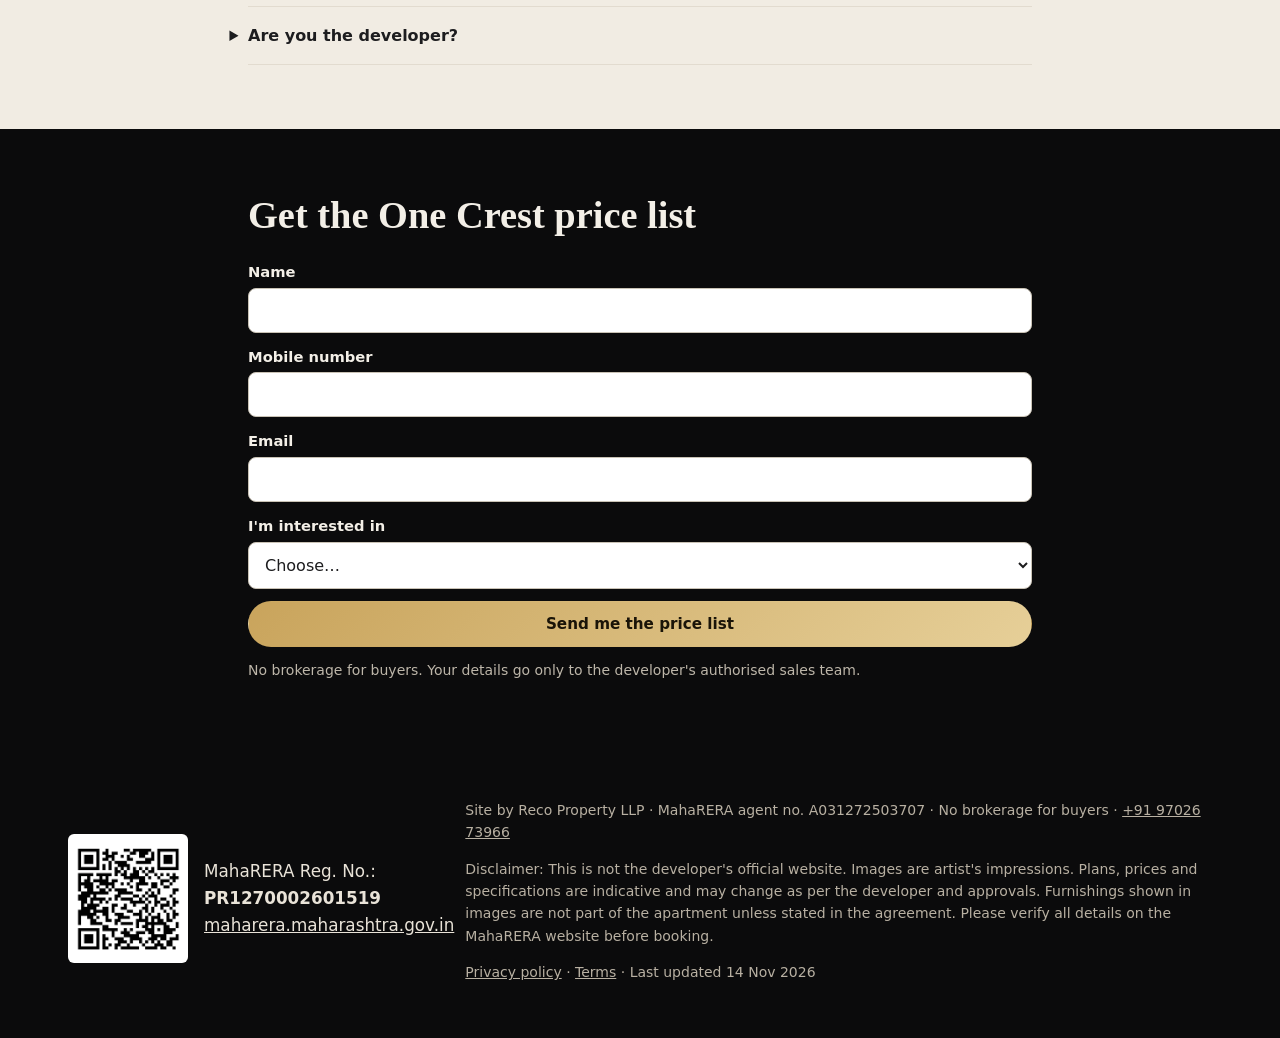
==== commit b6aac449: "Rotate 6 offers in the pop-up and soften the agent footer Repeating pop-up and phone card now rotate" ====
--- a/index.html
+++ b/index.html
@@ -474,7 +474,7 @@
           </label>
           <button class="btn btn-gold" type="submit">Send me the price list</button>
           <p class="form-msg" role="status" aria-live="polite"></p>
-          <p class="small">Your details go only to the developer's authorised sales team.</p>
+          <p class="small">No brokerage for buyers. Your details go only to the developer's authorised sales team.</p>
         </form>
       </div>
     </section>
@@ -488,10 +488,9 @@
         <p class="rera-no">MahaRERA Reg. No.: <strong>PR1270002601519</strong><br /><a href="https://maharera.maharashtra.gov.in" target="_blank" rel="noopener">maharera.maharashtra.gov.in</a></p>
       </div>
       <div>
-        <p><strong>Marketed by:</strong> Reco Property LLP, Kharghar, Navi Mumbai<br />MahaRERA agent: Madhav Kumar Mishra, A031272503707<span class="js-phone-line" hidden> · <a class="js-call-text" href="#"></a></span></p>
-        <p><strong>Authorised channel partner. This is not the developer's official website.</strong></p>
-        <p class="small">Disclaimer: Images are artist's impressions. Plans, prices and specifications are indicative and may change as per the developer and approvals. Furnishings shown in images are not part of the apartment unless stated in the agreement. Please verify all details on the MahaRERA website before booking.</p>
-        <p class="small"><a href="/privacy-policy">Privacy policy</a> · <a href="/terms">Terms</a> · Last updated <time datetime="2026-11-13">13 Nov 2026</time></p>
+        <p class="small">Site by Reco Property LLP · MahaRERA agent no. A031272503707 · No brokerage for buyers<span class="js-phone-line" hidden> · <a class="js-call-text" href="#"></a></span></p>
+        <p class="small">Disclaimer: This is not the developer's official website. Images are artist's impressions. Plans, prices and specifications are indicative and may change as per the developer and approvals. Furnishings shown in images are not part of the apartment unless stated in the agreement. Please verify all details on the MahaRERA website before booking.</p>
+        <p class="small"><a href="/privacy-policy">Privacy policy</a> · <a href="/terms">Terms</a> · Last updated <time datetime="2026-11-14">14 Nov 2026</time></p>
       </div>
     </div>
   </footer>
@@ -505,7 +504,7 @@
   <!-- Gentle prompt (phones: slide-up card instead of a full pop-up) -->
   <div class="nudge" id="nudge" hidden role="dialog" aria-label="Price list offer">
     <button class="nudge-close" type="button" aria-label="Close">×</button>
-    <p><strong>Get the One Crest price list</strong><br /><span class="small">All 5 home types with the full cost breakdown.</span></p>
+    <p><strong class="nudge-title">Get the One Crest price list</strong><br /><span class="small nudge-line">All 5 home types with the full cost breakdown.</span></p>
     <button class="btn btn-gold btn-sm" type="button" data-open-form="price">Get it now</button>
   </div>
   <div class="toast" id="toast" role="status" aria-live="polite" hidden></div>
@@ -534,6 +533,6 @@
     <img alt="" />
   </dialog>
 
-  <script src="/main.js?v=20261114a" defer></script>
+  <script src="/main.js?v=20261114b" defer></script>
 </body>
 </html>
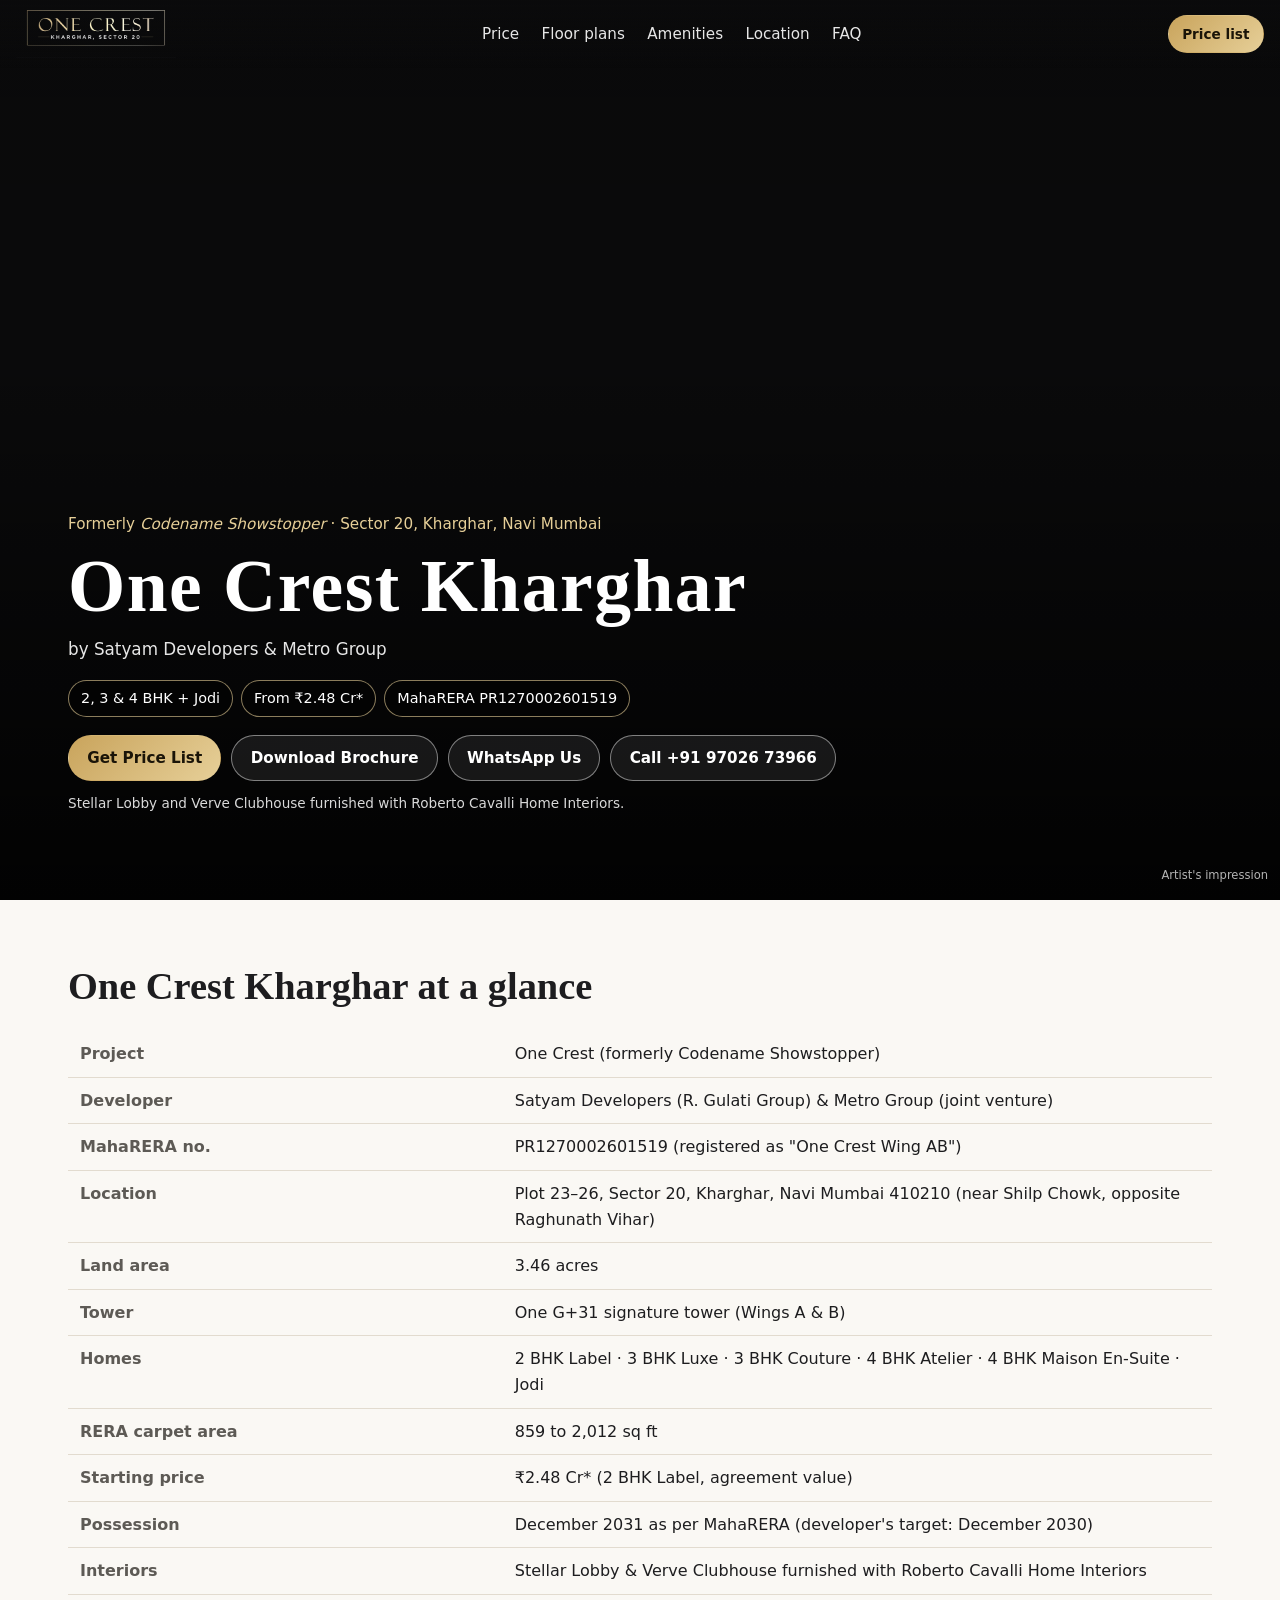
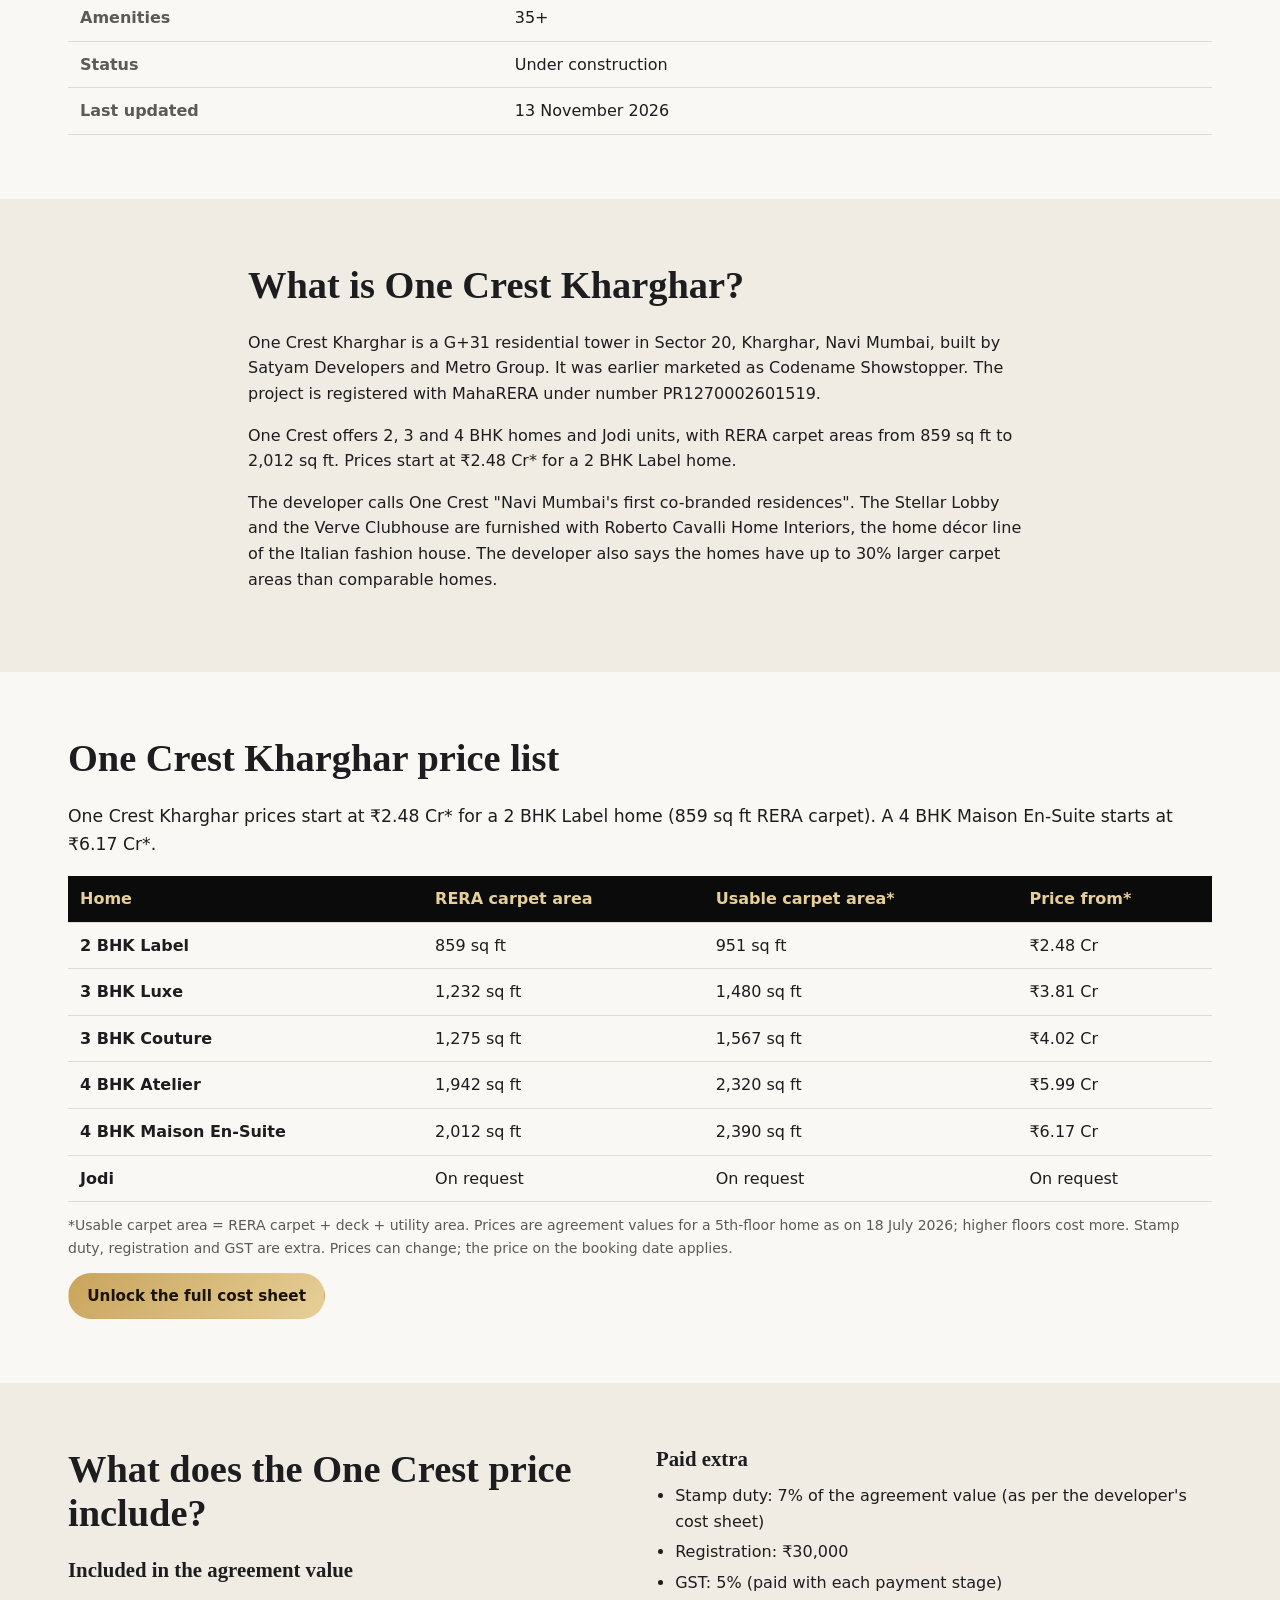
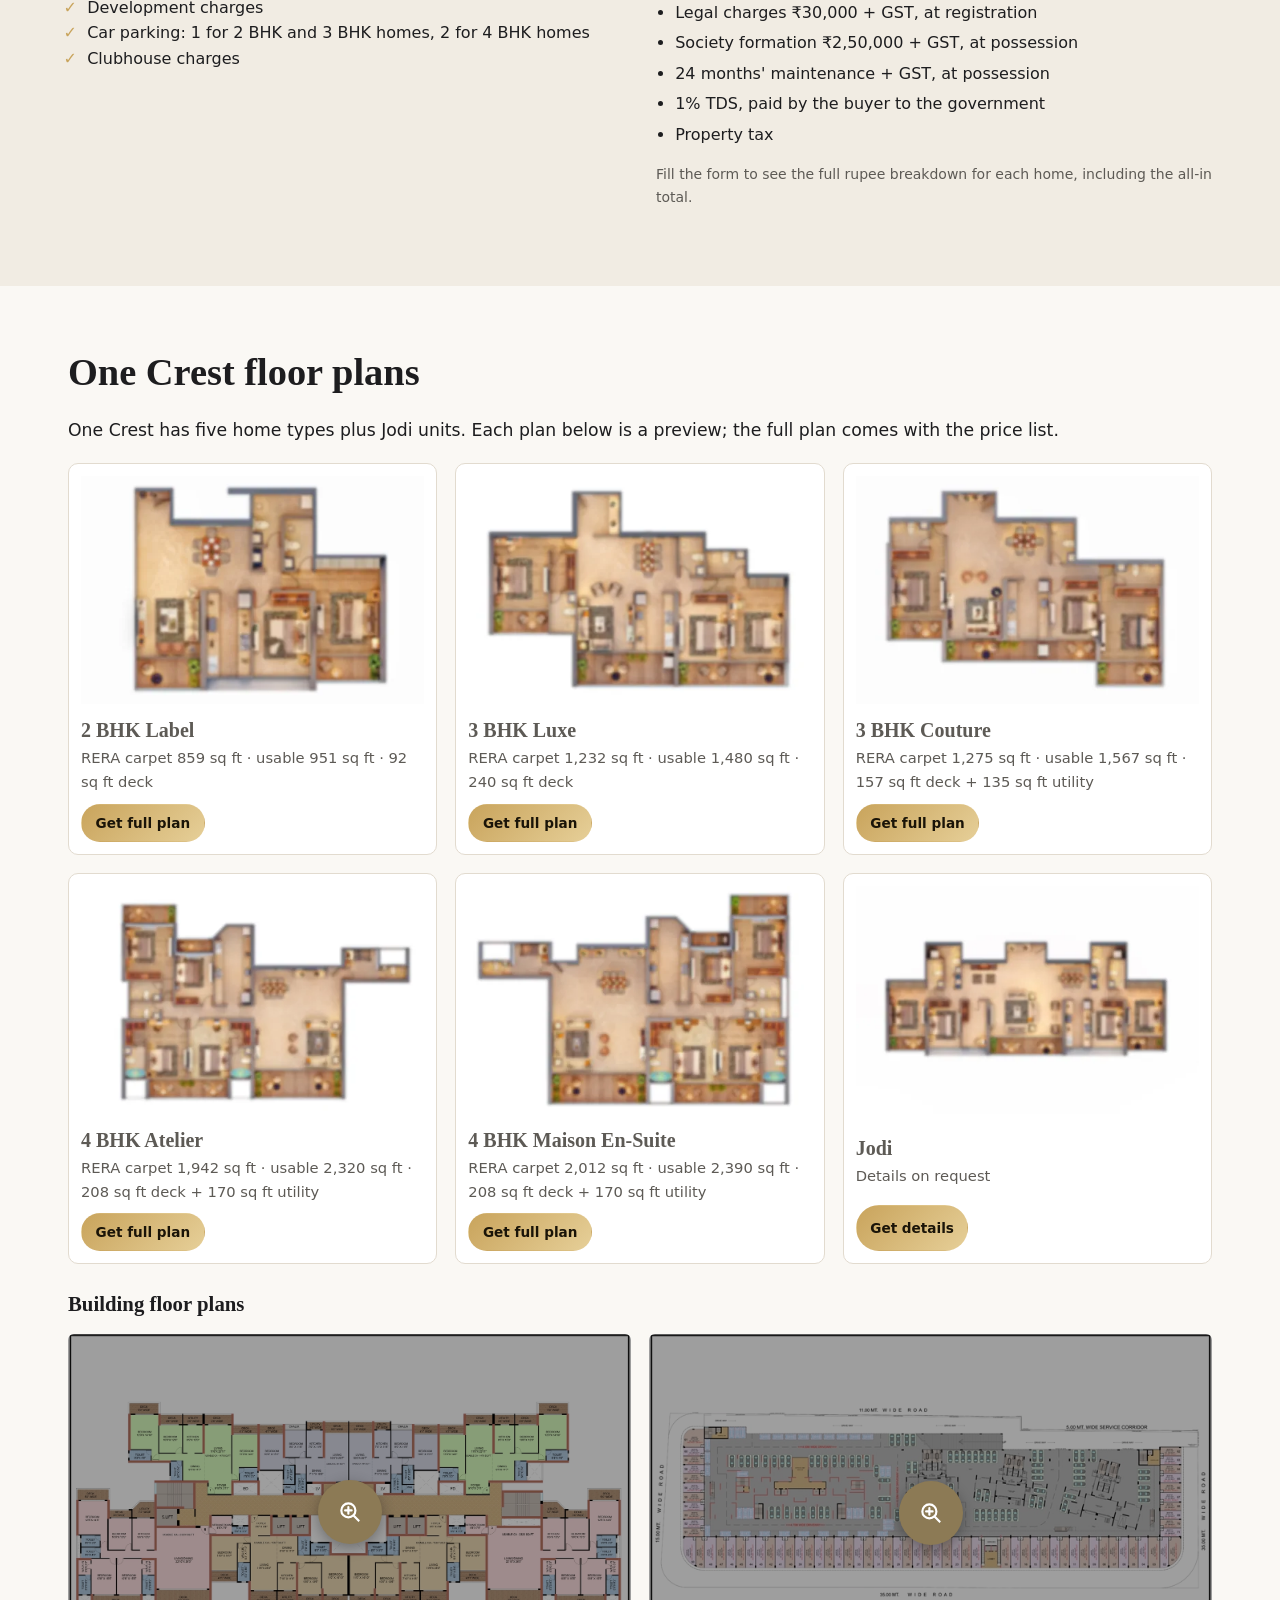
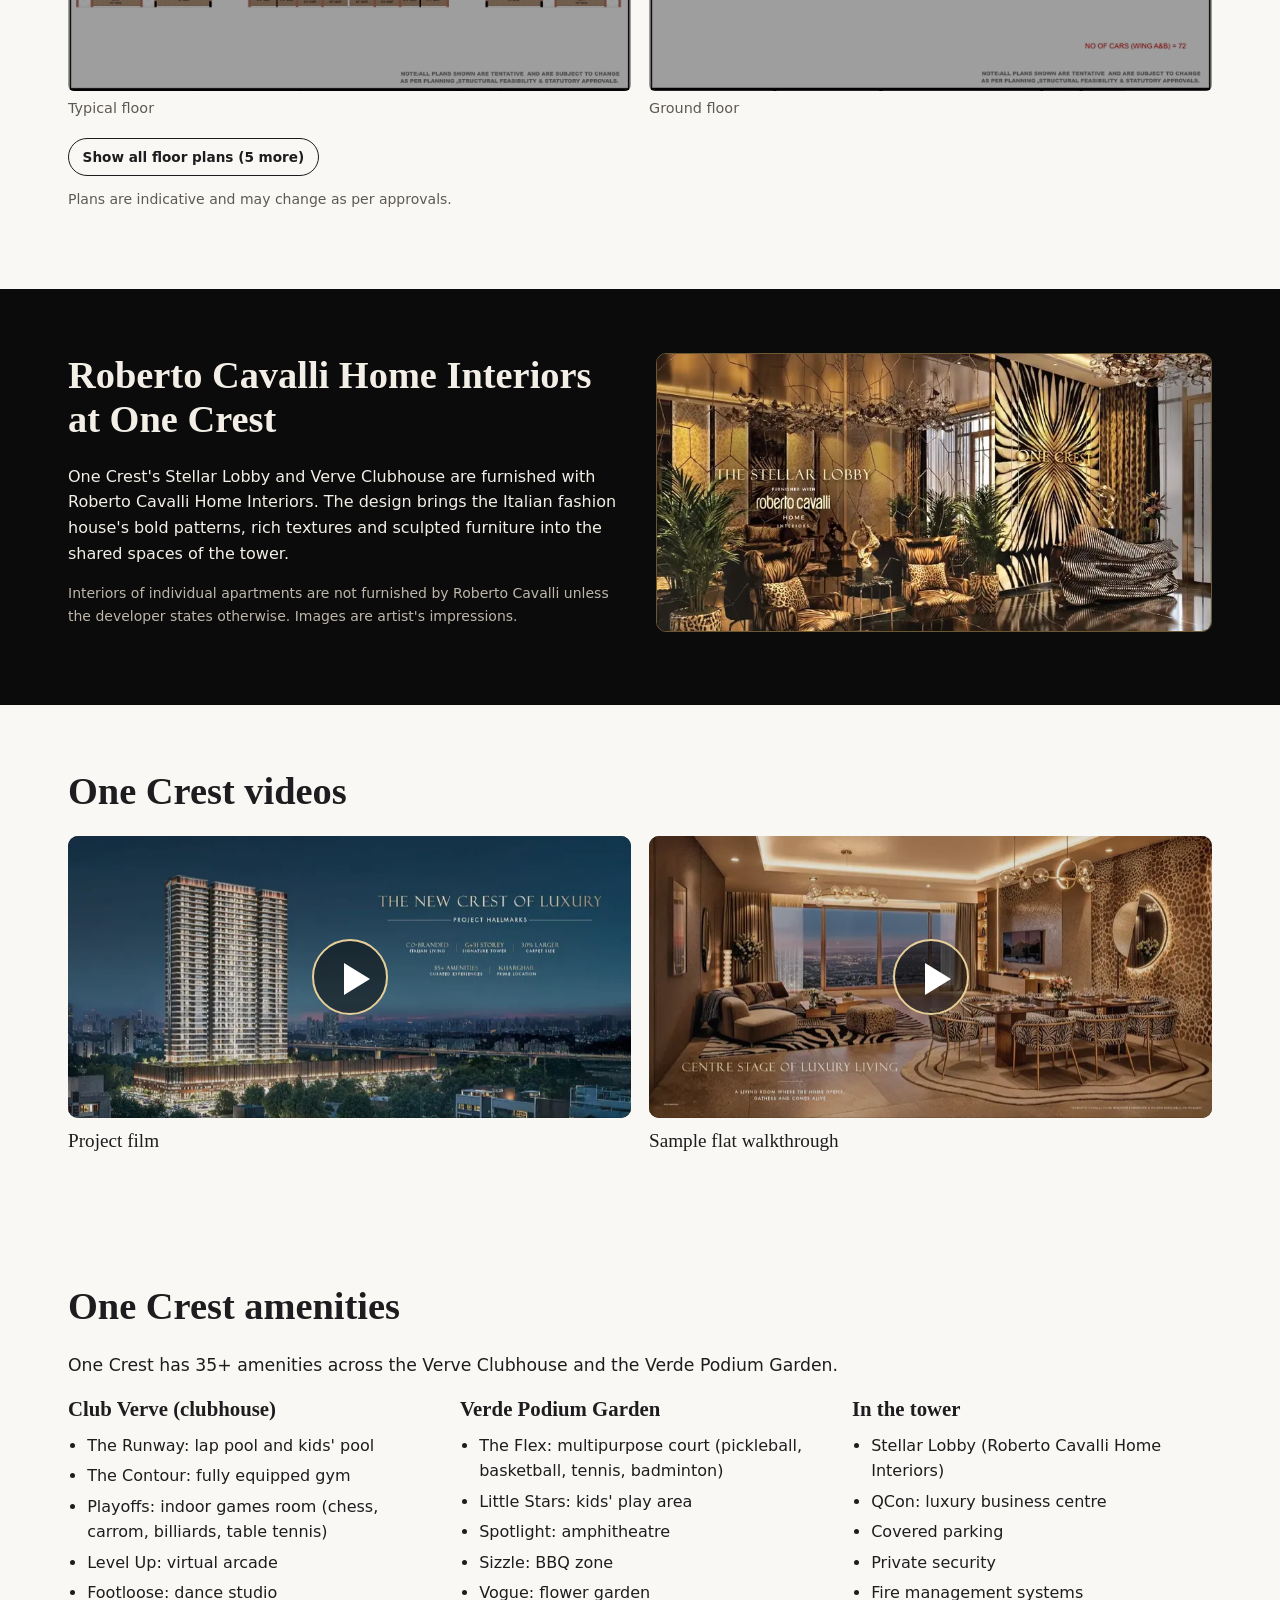
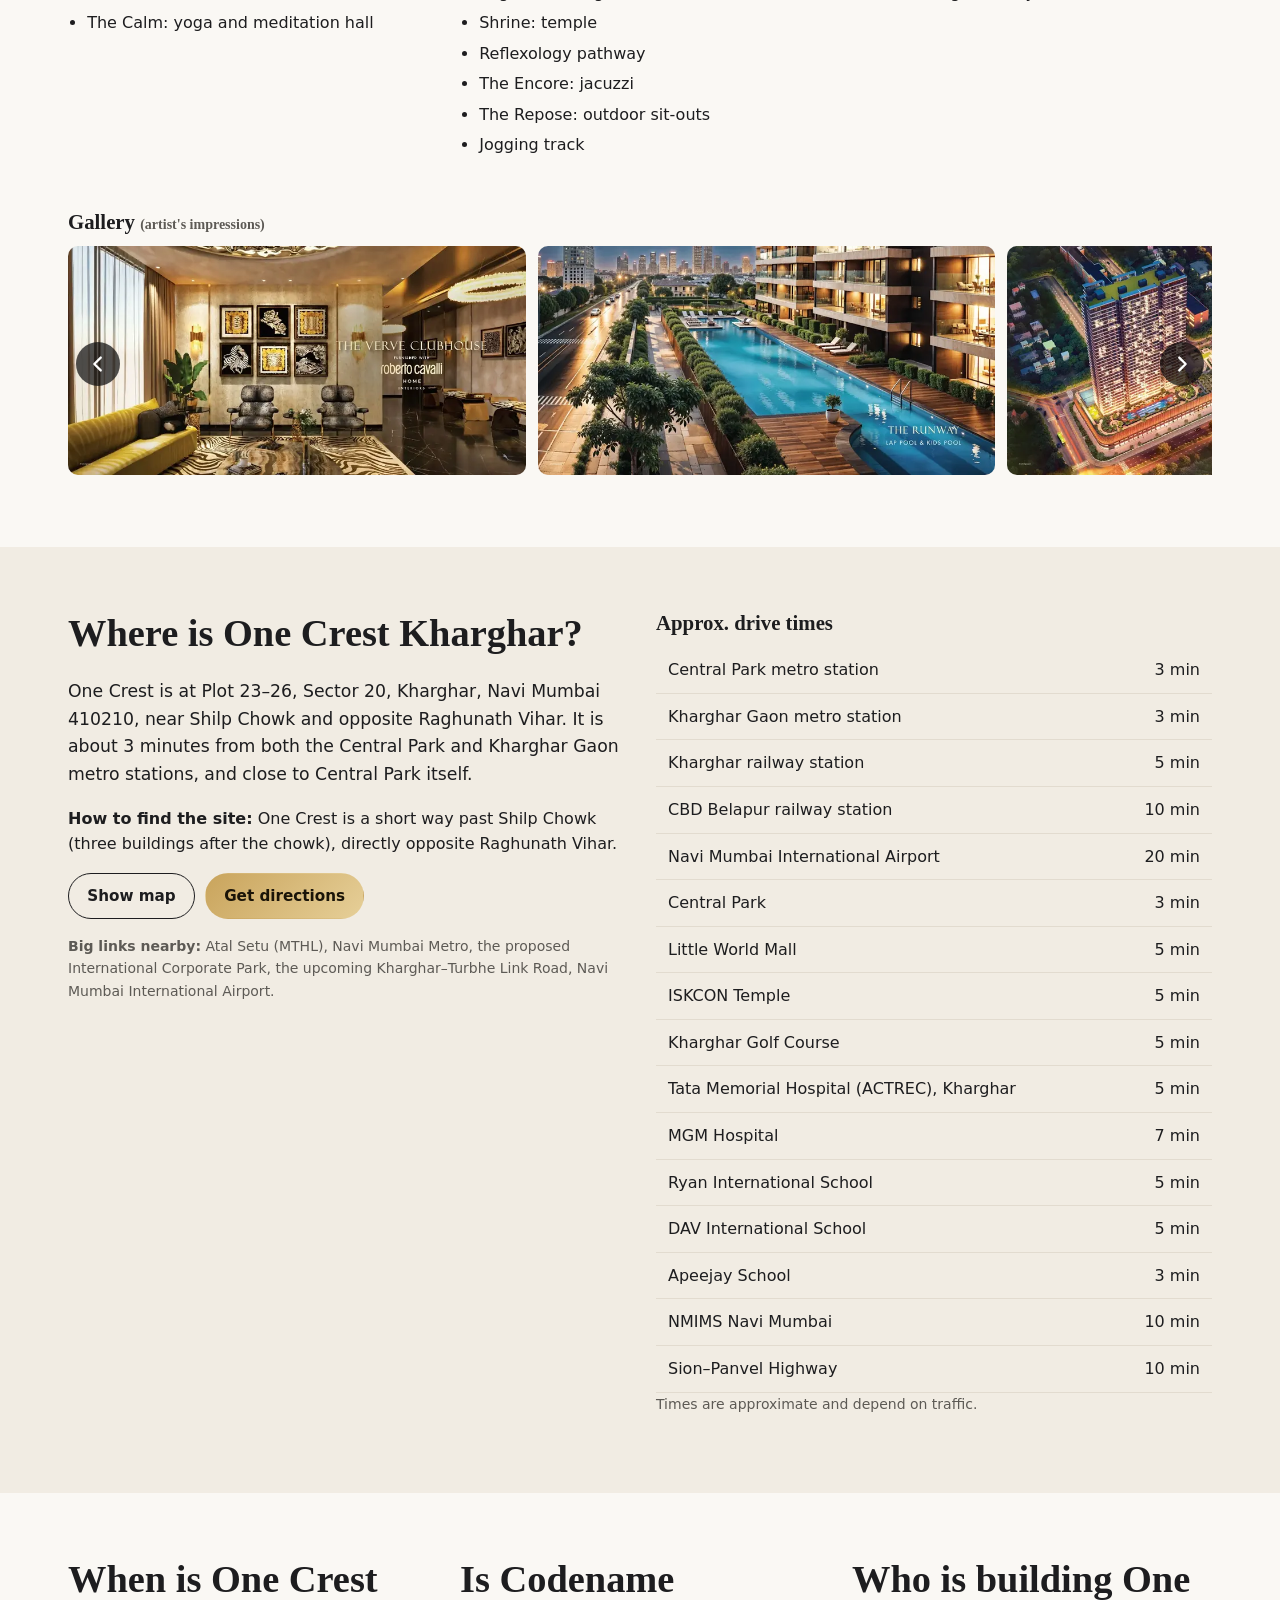
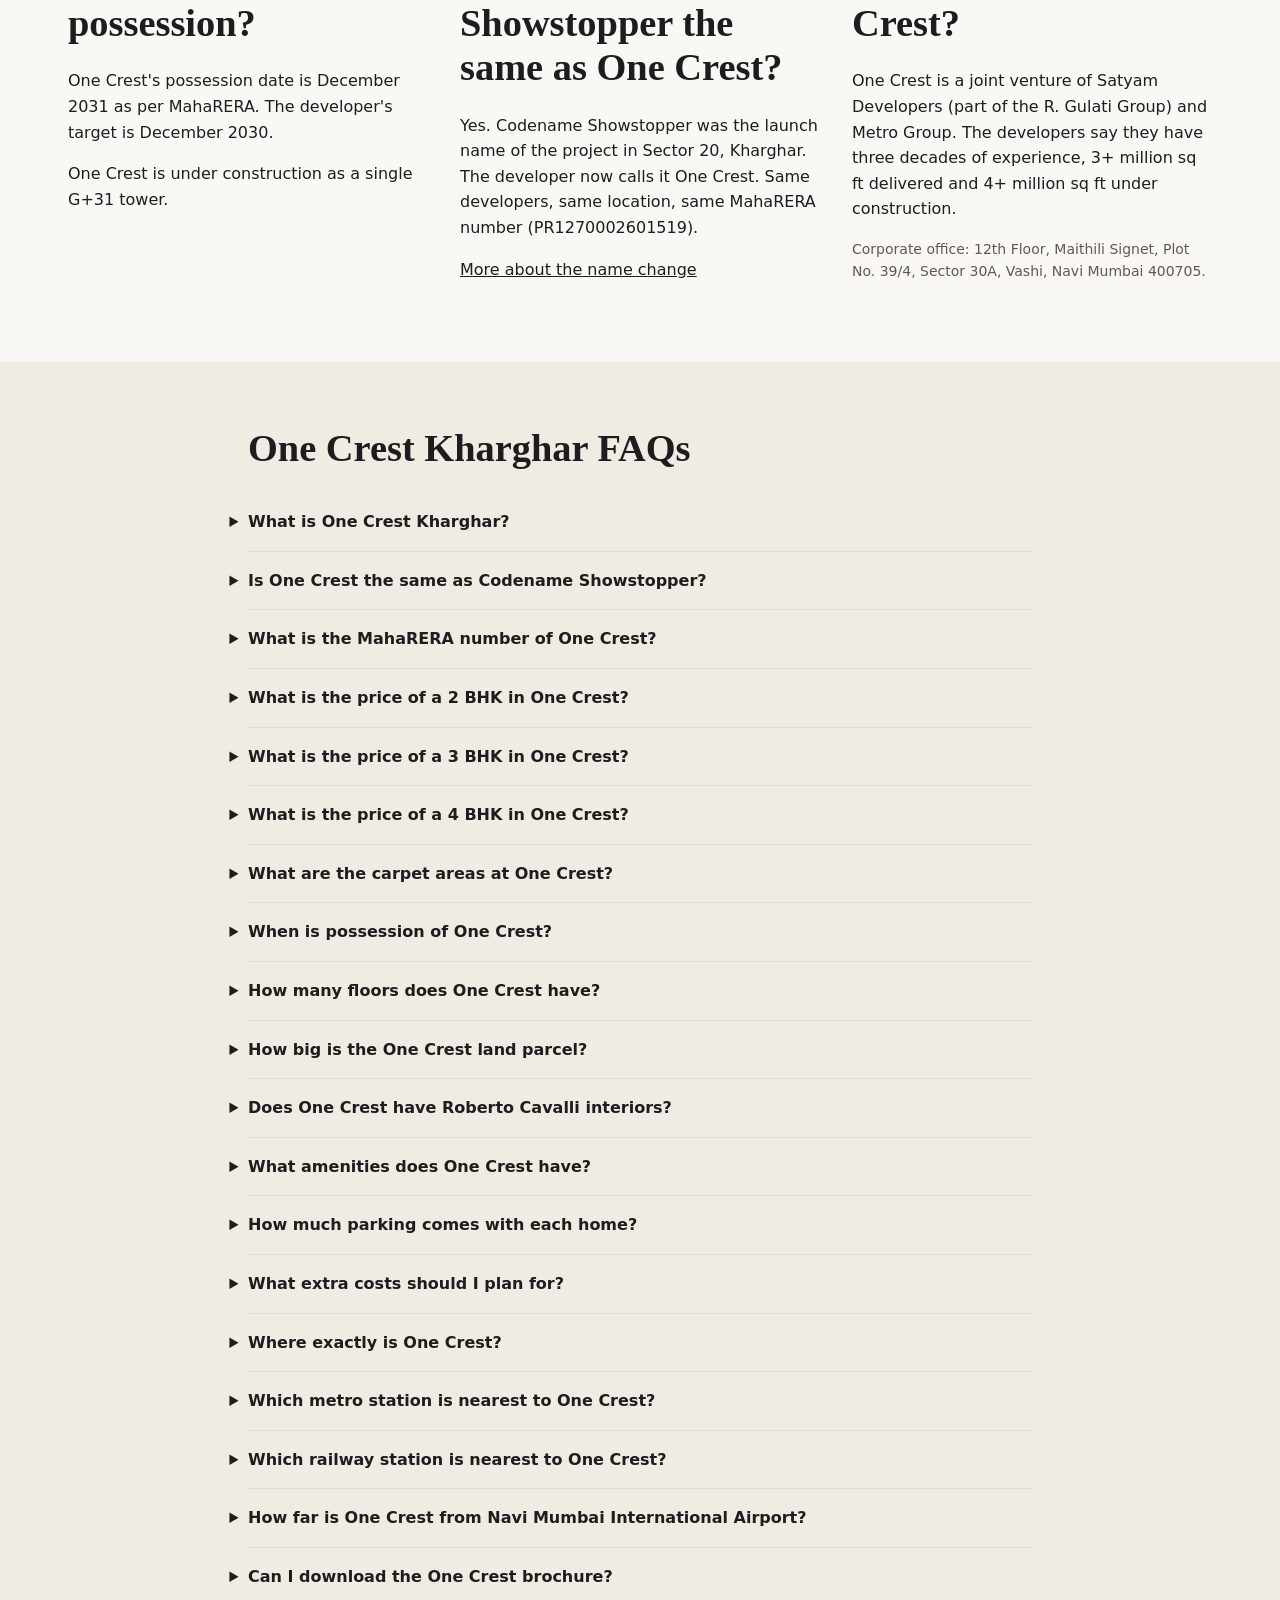
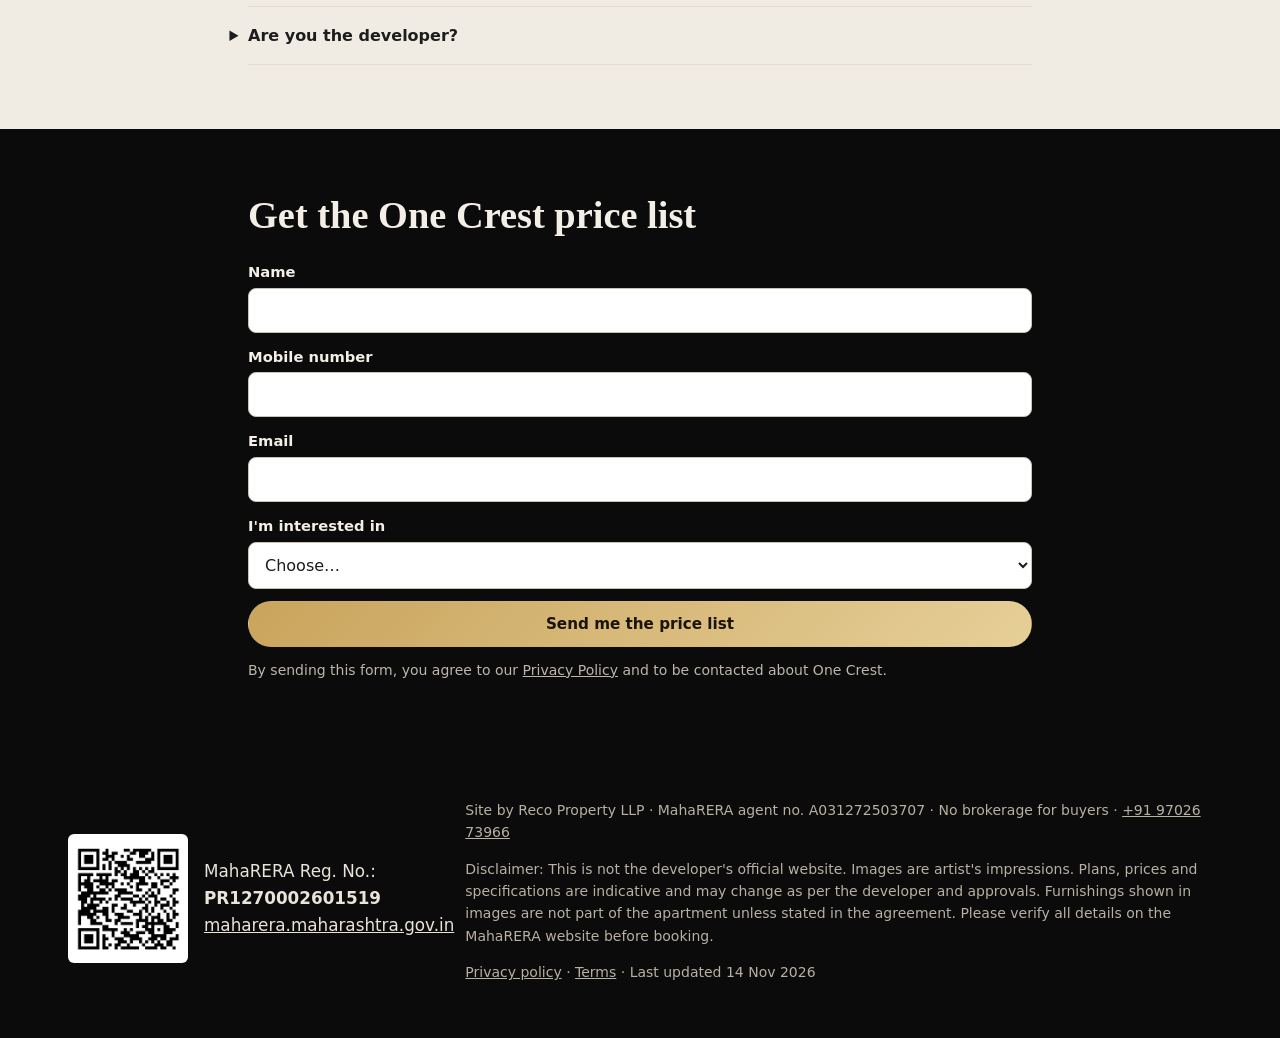
==== commit 975d4490: "Privacy: remarketing + hashed data notice, form consent line Privacy policy section 5 explains Googl" ====
--- a/index.html
+++ b/index.html
@@ -25,7 +25,7 @@
   <link rel="icon" href="/assets/logos/one-crest-logo.webp" type="image/webp" />
   <link rel="preload" as="image" href="/assets/hero/one-crest-kharghar-hero-mobile.webp" media="(max-width: 767px)" fetchpriority="high" />
   <link rel="preload" as="image" href="/assets/hero/one-crest-kharghar-hero-desktop.webp" media="(min-width: 768px)" fetchpriority="high" />
-  <link rel="stylesheet" href="/style.css?v=20261113h" />
+  <link rel="stylesheet" href="/style.css?v=20261114d" />
 
   <!-- Remove personal data from the URL before any tracking runs (same as the other landing sites) -->
   <script>
@@ -474,7 +474,7 @@
           </label>
           <button class="btn btn-gold" type="submit">Send me the price list</button>
           <p class="form-msg" role="status" aria-live="polite"></p>
-          <p class="small">No brokerage for buyers. Your details go only to the developer's authorised sales team.</p>
+          <p class="small">By sending this form, you agree to our <a href="/privacy-policy" target="_blank" rel="noopener">Privacy Policy</a> and to be contacted about One Crest.</p>
         </form>
       </div>
     </section>
@@ -523,7 +523,13 @@
       </label>
       <button class="btn btn-gold" type="submit">Send me the price list</button>
       <p class="form-msg" role="status" aria-live="polite"></p>
-      <p class="small">Your details go only to the developer's authorised sales team.</p>
+      <p class="small">By sending this form, you agree to our <a href="/privacy-policy" target="_blank" rel="noopener">Privacy Policy</a> and to be contacted about One Crest.</p>
+      <div class="dlg-done" role="status" aria-live="polite">
+        <svg class="done-icon" viewBox="0 0 52 52" width="64" height="64" aria-hidden="true"><circle cx="26" cy="26" r="23" /><path d="M15 27l7.5 7.5L37.5 19" /></svg>
+        <h2 class="done-title" tabindex="-1"></h2>
+        <p class="done-text"></p>
+        <button class="btn btn-gold done-btn" type="button"></button>
+      </div>
     </form>
   </dialog>
 
@@ -533,6 +539,6 @@
     <img alt="" />
   </dialog>
 
-  <script src="/main.js?v=20261114b" defer></script>
+  <script src="/main.js?v=20261114d" defer></script>
 </body>
 </html>
--- a/style.css
+++ b/style.css
@@ -120,7 +120,7 @@
 details[open] > summary { color: #8a6a2c; }
 
 /* Forms */
-.lead-form { display: grid; gap: 12px; }
+.lead-form { display: grid; grid-template-columns: minmax(0, 1fr); gap: 12px; }
 .lead-form label { display: grid; gap: 4px; font-weight: 600; font-size: .92rem; }
 .lead-form input, .lead-form select { font: 16px var(--sans); padding: 12px; border-radius: 8px; border: 1px solid #c9c2b5; background: #fff; color: var(--text); }
 .section.dark .lead-form label { color: #f3efe7; }
@@ -211,7 +211,7 @@
 
 /* Dialog title on one line */
 .lead-dialog { width: min(460px, 94vw); }
-.lead-dialog h2 { font-size: clamp(1.02rem, 4.5vw, 1.3rem); white-space: nowrap; padding-right: 36px; margin-bottom: .5em; outline: none; }
+.lead-dialog h2 { font-size: clamp(1.02rem, 4.5vw, 1.3rem); white-space: nowrap; overflow: hidden; padding-right: 36px; margin-bottom: .5em; outline: none; }
 .lead-dialog .dlg-close { top: -6px; right: -4px; }
 
 /* Gallery arrows: icon centred in the circle; no scrollbar line under the gallery */
@@ -256,3 +256,18 @@
 @keyframes drift-a { from { transform: scale(1.02) translate(0, 0); } to { transform: scale(1.14) translate(-3%, -1.5%); } }
 @keyframes drift-b { from { transform: scale(1.02) translate(0, 0); } to { transform: scale(1.14) translate(3%, 1.2%); } }
 @media (prefers-reduced-motion: reduce) { .play-tile img { animation: none; } }
+
+/* Pop-up thank-you screen: green tick, message and one button (stays open until the visitor acts) */
+.dlg-done { display: none; text-align: center; padding: 8px 4px 4px; }
+.lead-form.is-done > :not(.dlg-close):not(.dlg-done) { display: none; }
+.lead-form.is-done .dlg-done { display: block; }
+.lead-dialog .done-title { white-space: normal; overflow: visible; padding: 0; margin: 14px 0 6px; font-size: 1.35rem; }
+.done-text { margin: 0 0 18px; color: #4a4a4f; }
+.done-btn { width: 100%; }
+.done-icon { display: block; margin: 0 auto; }
+.done-icon circle { fill: none; stroke: #1f9d55; stroke-width: 3; stroke-dasharray: 145; stroke-dashoffset: 145; animation: done-draw .6s ease-out forwards; }
+.done-icon path { fill: none; stroke: #1f9d55; stroke-width: 4; stroke-linecap: round; stroke-linejoin: round; stroke-dasharray: 40; stroke-dashoffset: 40; animation: done-draw .35s .5s ease-out forwards; }
+.lead-form.is-done .done-icon { animation: done-pop .4s .8s ease-out both; }
+@keyframes done-draw { to { stroke-dashoffset: 0; } }
+@keyframes done-pop { 0% { transform: scale(1); } 50% { transform: scale(1.12); } 100% { transform: scale(1); } }
+@media (prefers-reduced-motion: reduce) { .done-icon circle, .done-icon path, .lead-form.is-done .done-icon { animation: none; stroke-dashoffset: 0; } }
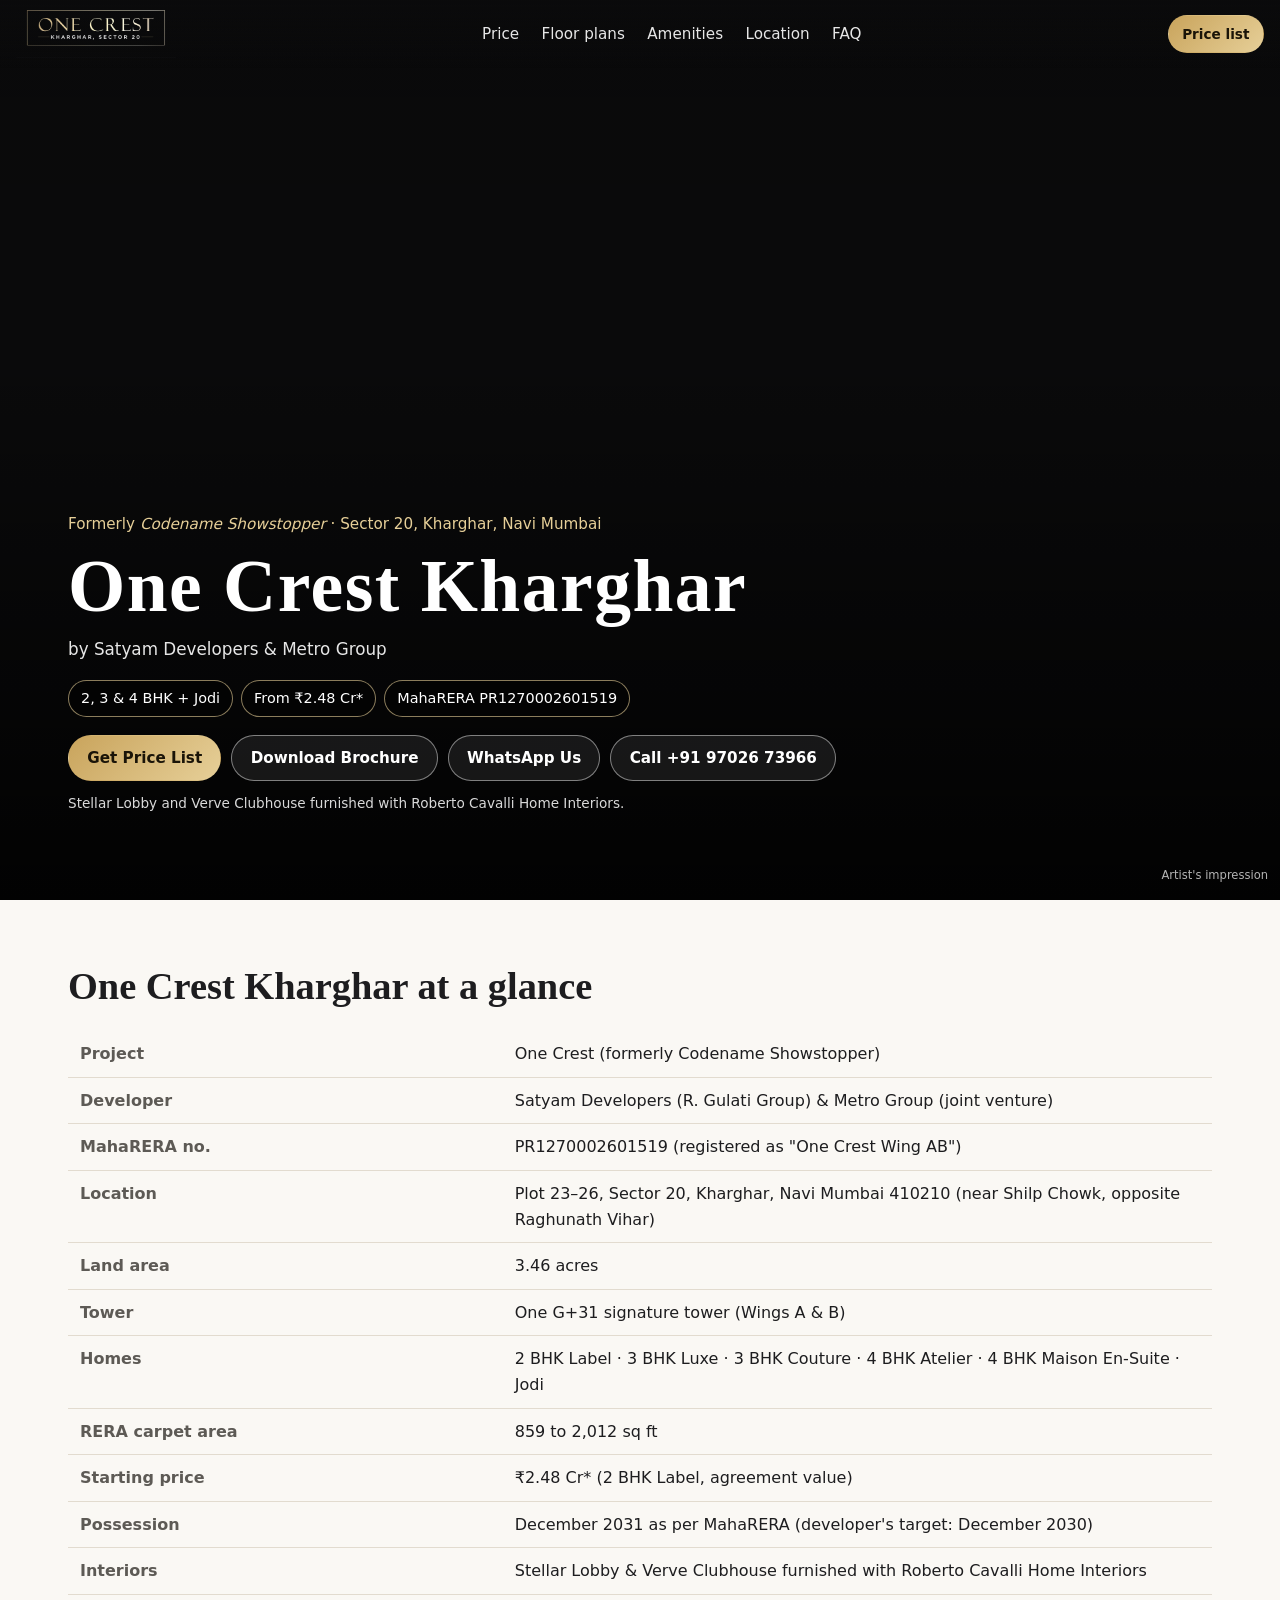
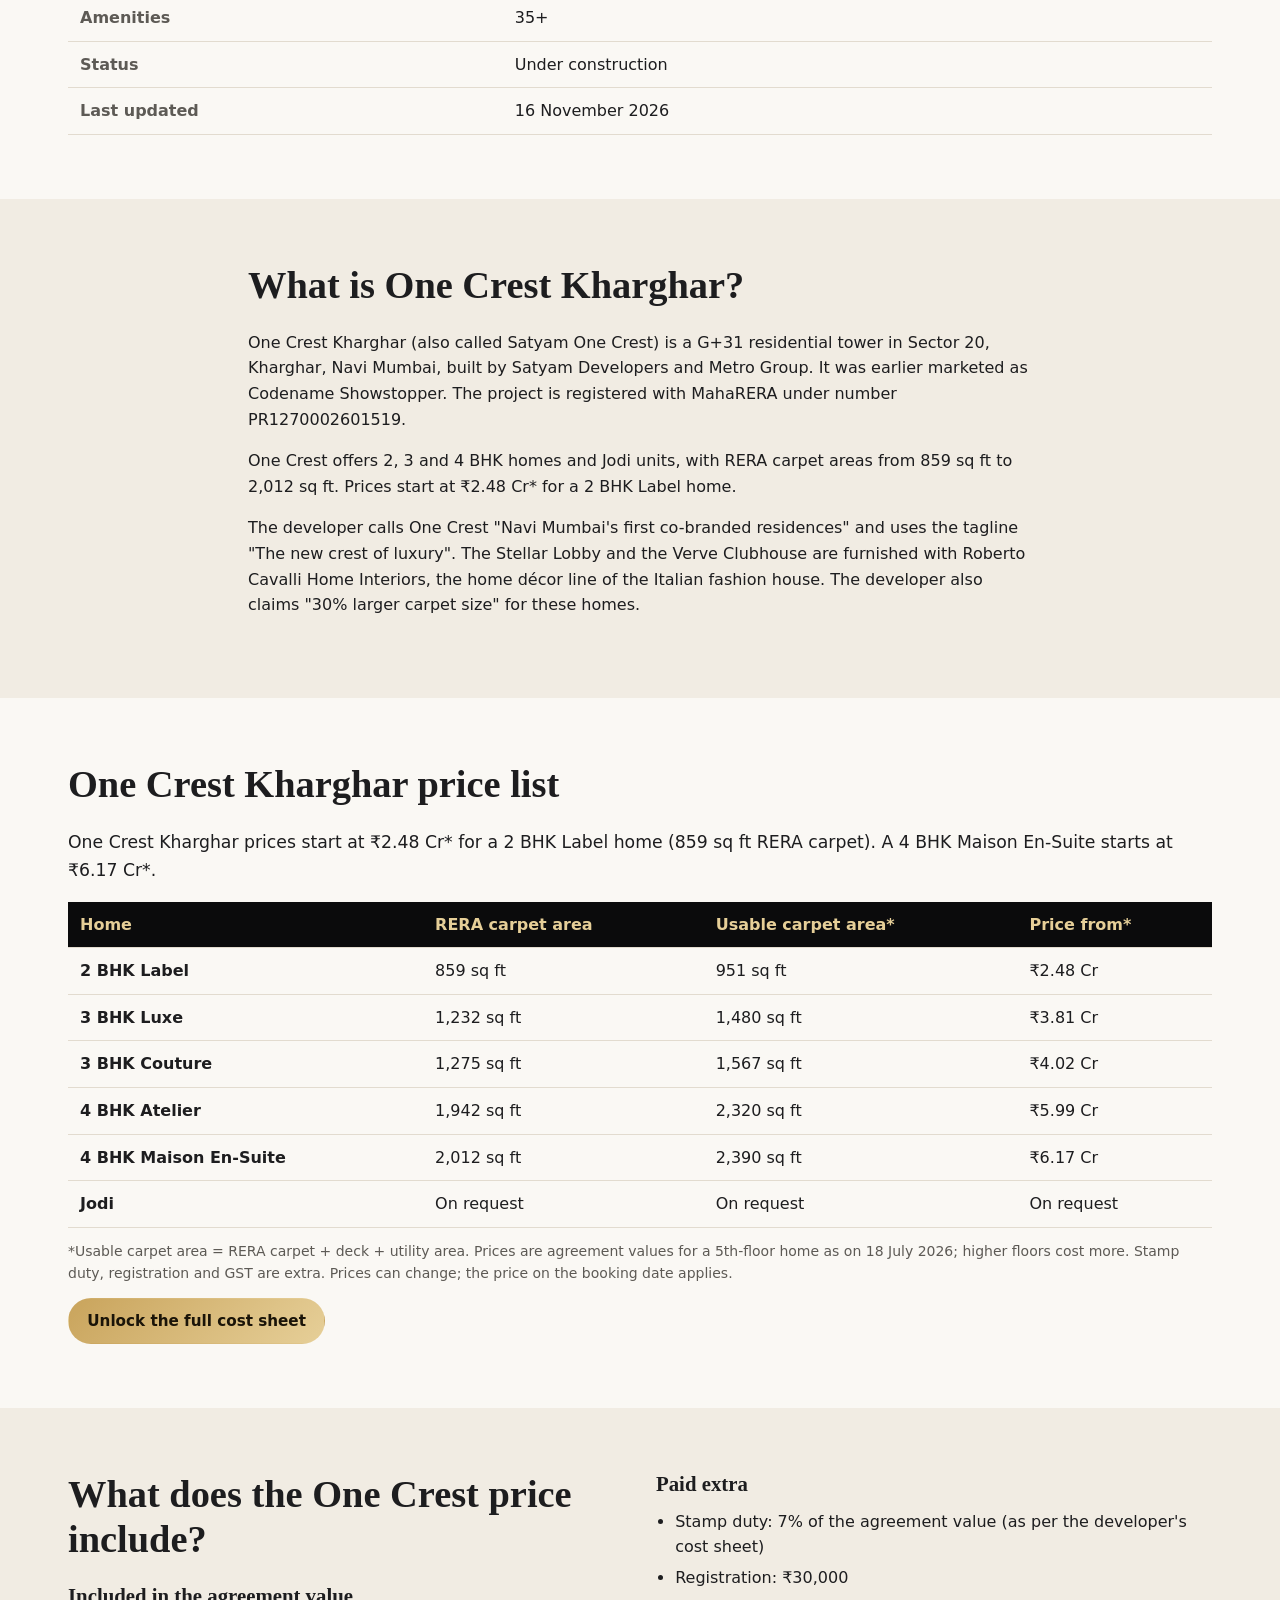
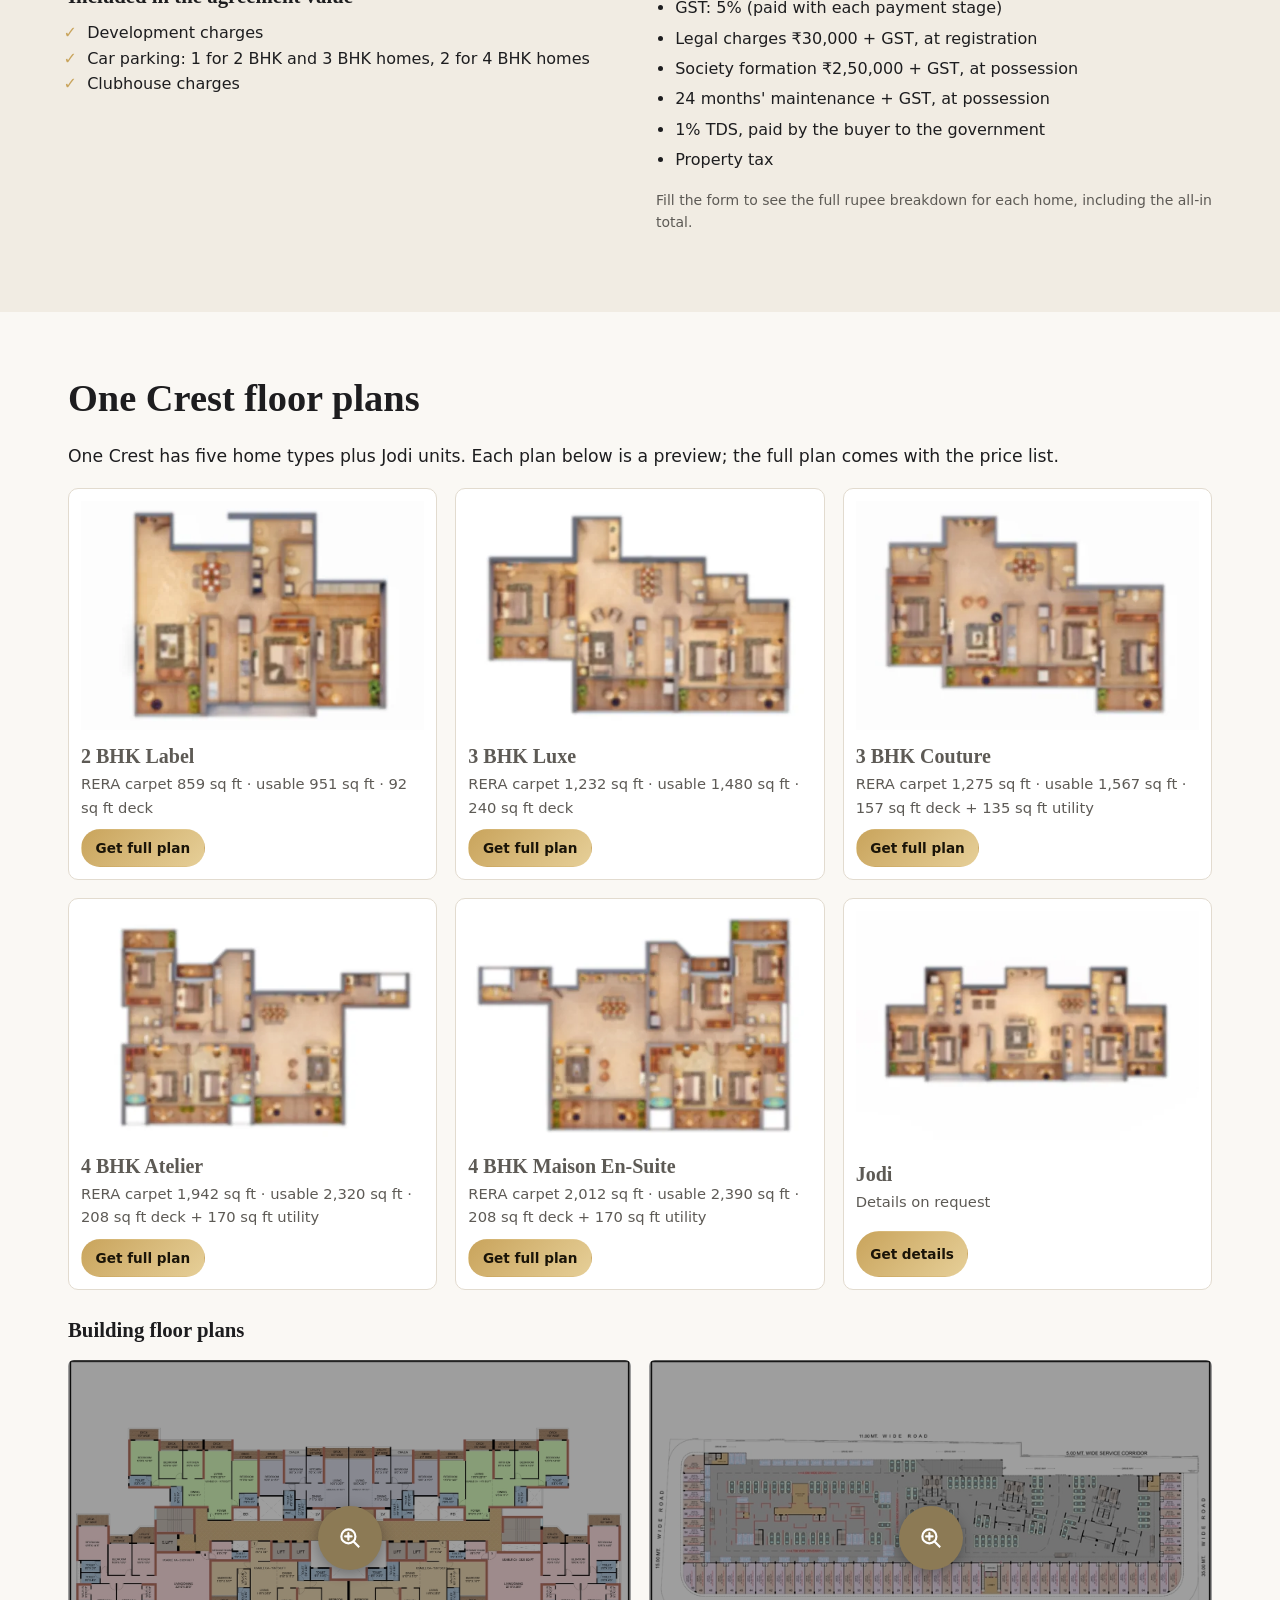
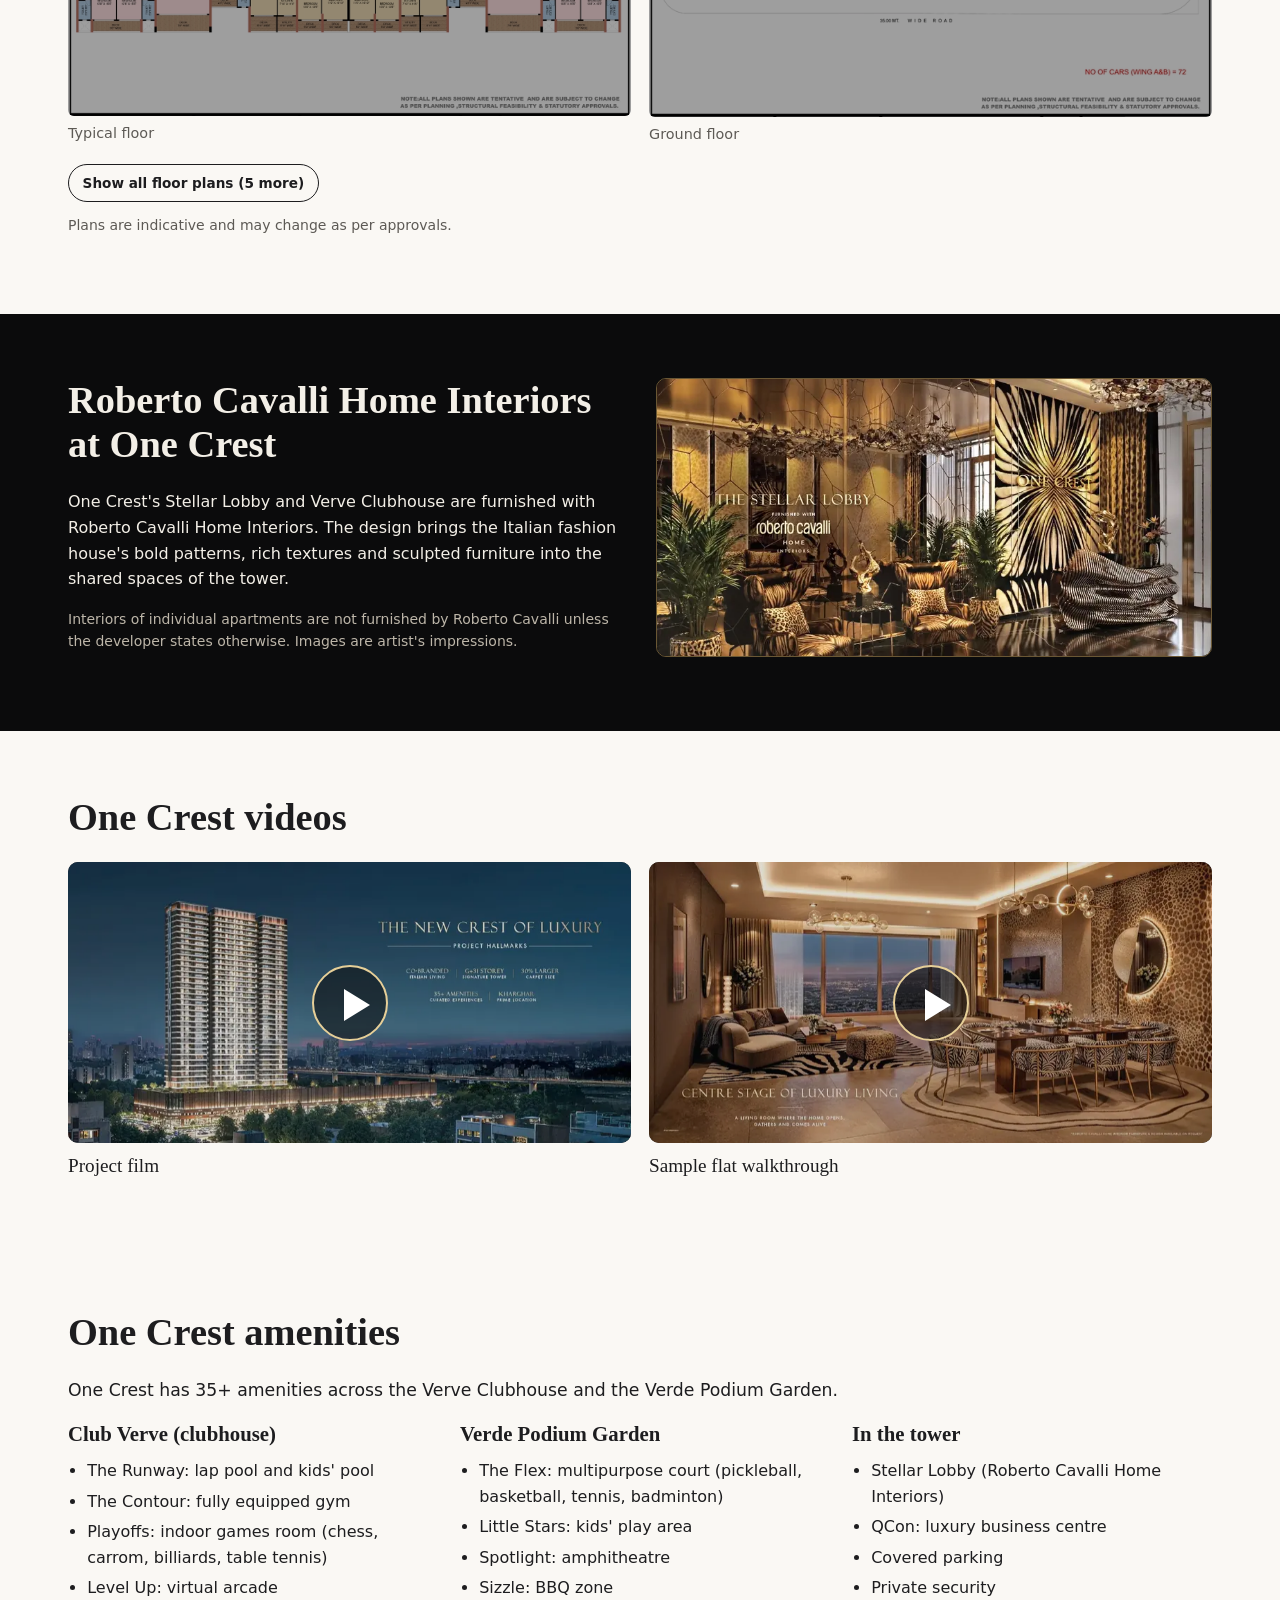
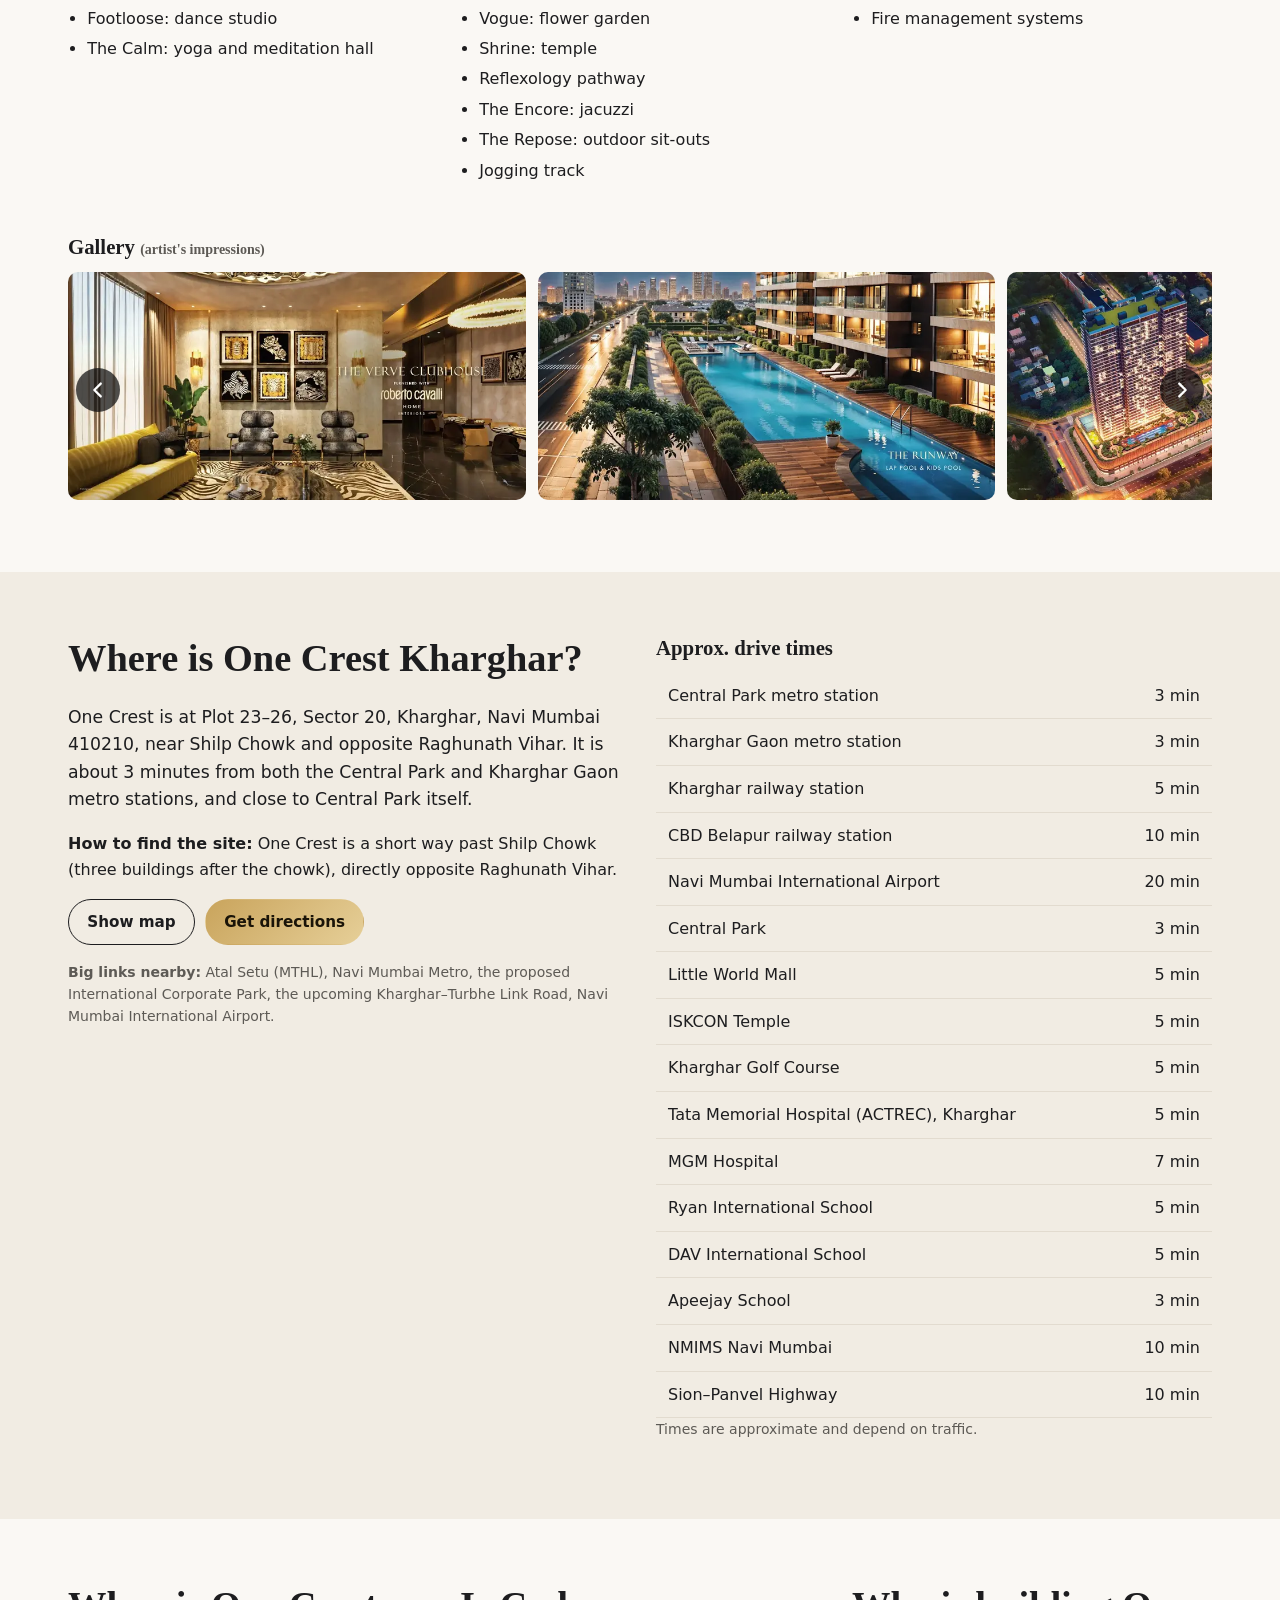
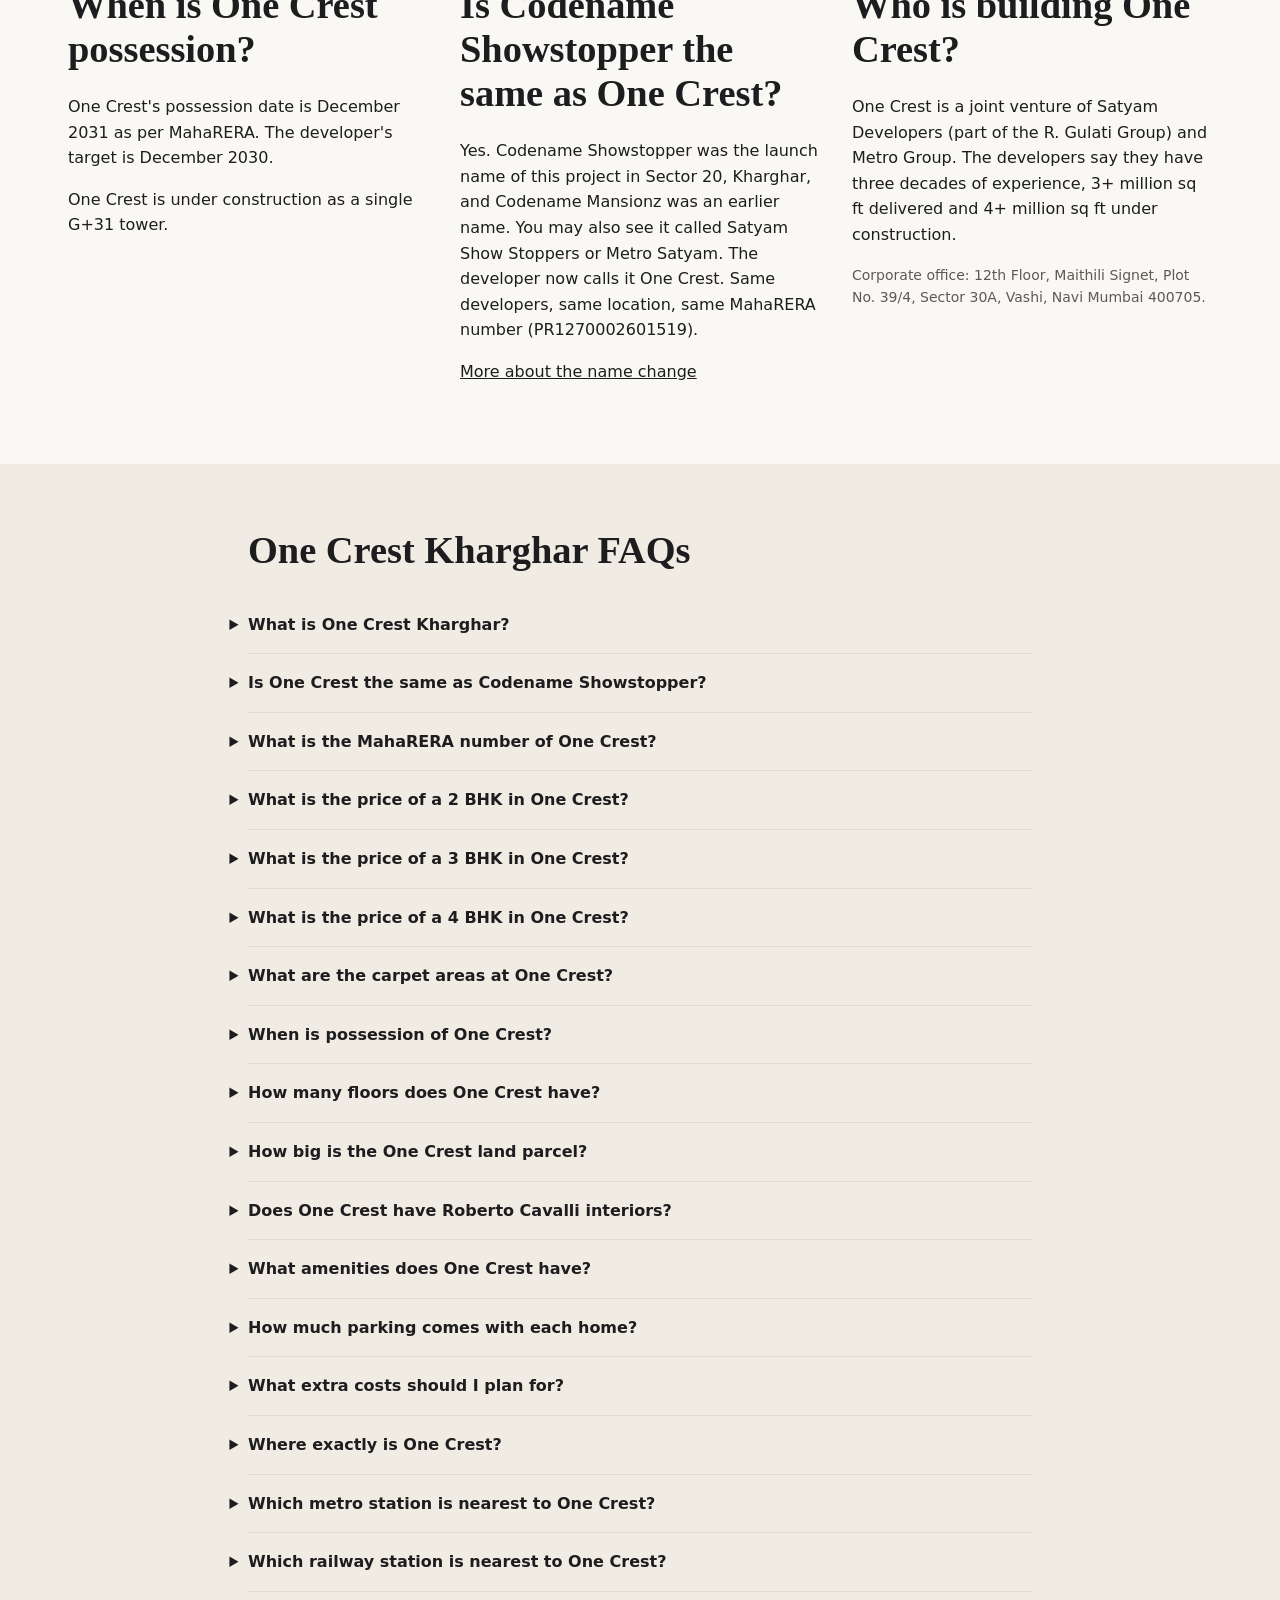
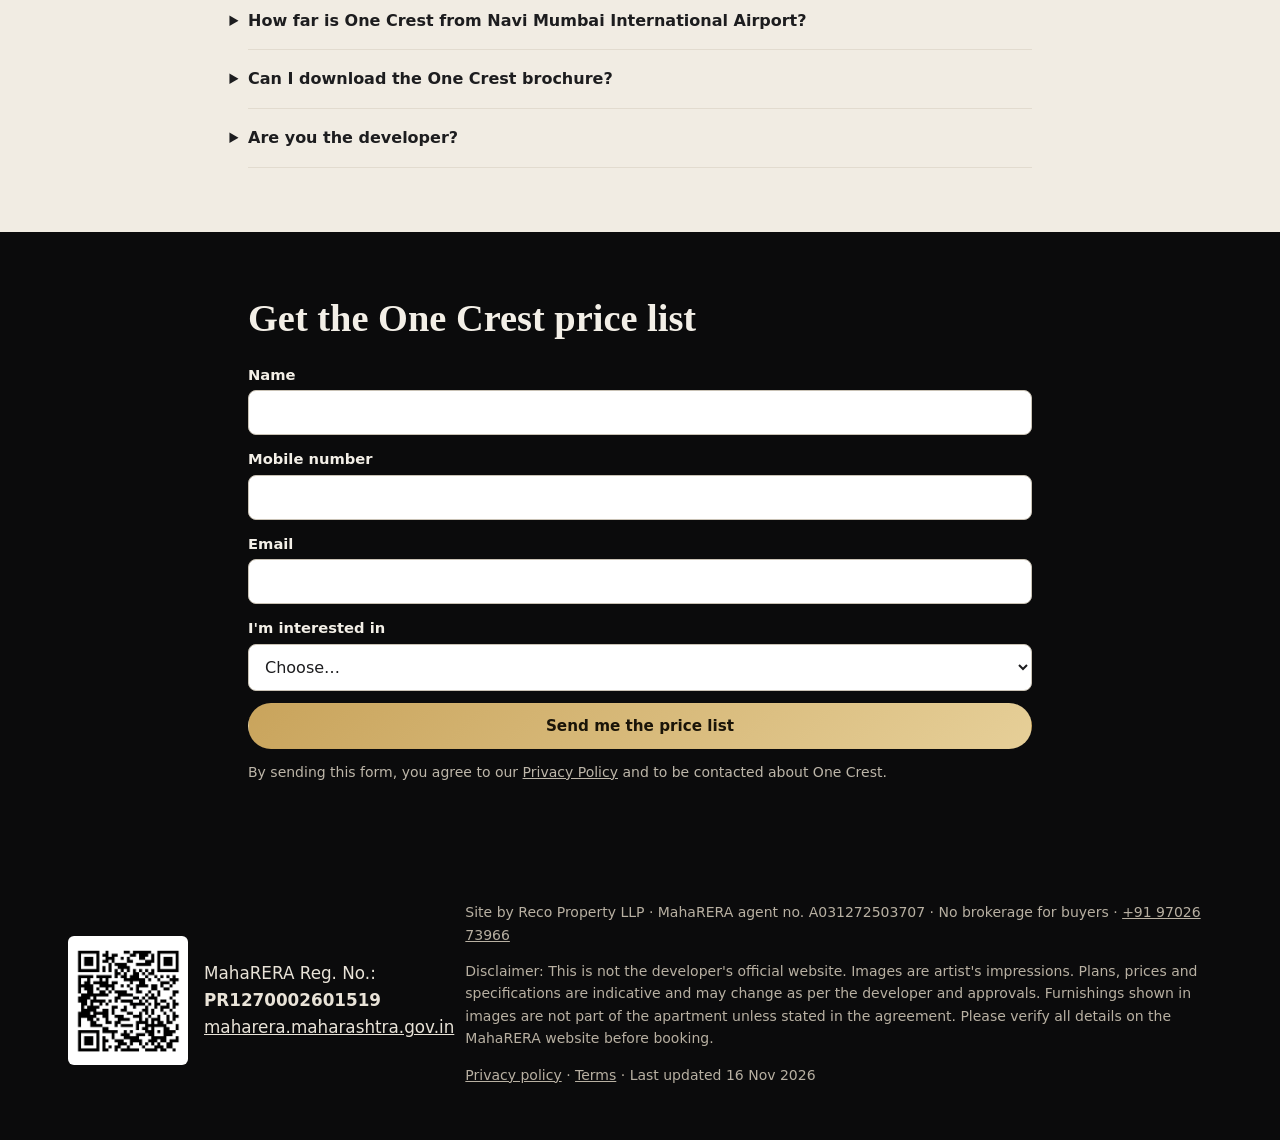
==== commit d7a3e28a: "SEO: old names, Satyam One Crest, 4 BHK FAQ, alt texts, dates Add old names (Codename Mansionz, Saty" ====
--- a/index.html
+++ b/index.html
@@ -80,23 +80,23 @@
         "name": "One Crest Kharghar: 2, 3 & 4 BHK homes in Sector 20",
         "image": "https://onecrest-kharghar.com/assets/share/one-crest-kharghar-share.jpg",
         "datePosted": "2026-11-13",
-        "dateModified": "2026-11-13",
+        "dateModified": "2026-11-16",
         "provider": { "@id": "https://onecrest-kharghar.com/#agent" },
         "about": {
           "@type": "ApartmentComplex",
           "name": "One Crest",
-          "alternateName": ["Codename Showstopper", "Satyam One Crest", "Metro Satyam One Crest", "One Crest Wing AB"],
+          "alternateName": ["Codename Showstopper", "Codename Mansionz", "Satyam Show Stoppers", "Satyam One Crest", "Metro Satyam One Crest", "One Crest Wing AB"],
           "description": "G+31 residential tower by Satyam Developers and Metro Group on 3.46 acres in Sector 20, Kharghar, Navi Mumbai. Stellar Lobby and Verve Clubhouse furnished with Roberto Cavalli Home Interiors.",
           "address": { "@type": "PostalAddress", "streetAddress": "Plot No. 23/24/25/26, Sector 20, near Shilp Chowk", "addressLocality": "Kharghar, Navi Mumbai", "postalCode": "410210", "addressRegion": "Maharashtra", "addressCountry": "IN" },
           "geo": { "@type": "GeoCoordinates", "latitude": 19.04713, "longitude": 73.0731347 },
           "identifier": { "@type": "PropertyValue", "propertyID": "MahaRERA Project Registration", "value": "PR1270002601519" }
         },
         "offers": [
-          { "@type": "Offer", "name": "2 BHK Label (859 sq ft RERA carpet)", "price": "24846500", "priceCurrency": "INR", "availability": "https://schema.org/InStock" },
-          { "@type": "Offer", "name": "3 BHK Luxe (1,232 sq ft RERA carpet)", "price": "38082000", "priceCurrency": "INR", "availability": "https://schema.org/InStock" },
-          { "@type": "Offer", "name": "3 BHK Couture (1,275 sq ft RERA carpet)", "price": "40228000", "priceCurrency": "INR", "availability": "https://schema.org/InStock" },
-          { "@type": "Offer", "name": "4 BHK Atelier (1,942 sq ft RERA carpet)", "price": "59938000", "priceCurrency": "INR", "availability": "https://schema.org/InStock" },
-          { "@type": "Offer", "name": "4 BHK Maison En-Suite (2,012 sq ft RERA carpet)", "price": "61713500", "priceCurrency": "INR", "availability": "https://schema.org/InStock" }
+          { "@type": "Offer", "name": "2 BHK Label (859 sq ft RERA carpet)", "price": "24846500", "priceCurrency": "INR" },
+          { "@type": "Offer", "name": "3 BHK Luxe (1,232 sq ft RERA carpet)", "price": "38082000", "priceCurrency": "INR" },
+          { "@type": "Offer", "name": "3 BHK Couture (1,275 sq ft RERA carpet)", "price": "40228000", "priceCurrency": "INR" },
+          { "@type": "Offer", "name": "4 BHK Atelier (1,942 sq ft RERA carpet)", "price": "59938000", "priceCurrency": "INR" },
+          { "@type": "Offer", "name": "4 BHK Maison En-Suite (2,012 sq ft RERA carpet)", "price": "61713500", "priceCurrency": "INR" }
         ]
       },
       {
@@ -130,7 +130,7 @@
       <div class="hero-media" aria-hidden="true">
         <picture>
           <source media="(max-width: 767px)" srcset="/assets/hero/one-crest-kharghar-hero-mobile.webp" width="720" height="900" />
-          <img class="hero-img" src="/assets/hero/one-crest-kharghar-hero-desktop.webp" width="1600" height="800" fetchpriority="high" decoding="async" alt="" />
+          <img class="hero-img" src="/assets/hero/one-crest-kharghar-hero-desktop.webp" width="1600" height="800" fetchpriority="high" decoding="async" alt="One Crest Kharghar G+31 tower in Sector 20 (artist's impression)" />
         </picture>
         <!-- Add a One Crest video later: put the file names in data-mobile / data-desktop (≤1.5 MB each, no sound). -->
         <video class="hero-video" muted loop playsinline preload="none" data-mobile="" data-desktop=""></video>
@@ -175,7 +175,7 @@
             <tr><th scope="row">Interiors</th><td>Stellar Lobby &amp; Verve Clubhouse furnished with Roberto Cavalli Home Interiors</td></tr>
             <tr><th scope="row">Amenities</th><td>35+</td></tr>
             <tr><th scope="row">Status</th><td>Under construction</td></tr>
-            <tr><th scope="row">Last updated</th><td><time datetime="2026-11-13">13 November 2026</time></td></tr>
+            <tr><th scope="row">Last updated</th><td><time datetime="2026-11-16">16 November 2026</time></td></tr>
           </tbody>
         </table>
       </div>
@@ -185,9 +185,9 @@
     <section class="section alt" id="about" aria-labelledby="about-h">
       <div class="wrap narrow">
         <h2 id="about-h">What is One Crest Kharghar?</h2>
-        <p>One Crest Kharghar is a G+31 residential tower in Sector 20, Kharghar, Navi Mumbai, built by Satyam Developers and Metro Group. It was earlier marketed as Codename Showstopper. The project is registered with MahaRERA under number PR1270002601519.</p>
+        <p>One Crest Kharghar (also called Satyam One Crest) is a G+31 residential tower in Sector 20, Kharghar, Navi Mumbai, built by Satyam Developers and Metro Group. It was earlier marketed as Codename Showstopper. The project is registered with MahaRERA under number PR1270002601519.</p>
         <p>One Crest offers 2, 3 and 4 BHK homes and Jodi units, with RERA carpet areas from 859 sq ft to 2,012 sq ft. Prices start at ₹2.48 Cr* for a 2 BHK Label home.</p>
-        <p>The developer calls One Crest "Navi Mumbai's first co-branded residences". The Stellar Lobby and the Verve Clubhouse are furnished with Roberto Cavalli Home Interiors, the home décor line of the Italian fashion house. The developer also says the homes have up to 30% larger carpet areas than comparable homes.</p>
+        <p>The developer calls One Crest "Navi Mumbai's first co-branded residences" and uses the tagline "The new crest of luxury". The Stellar Lobby and the Verve Clubhouse are furnished with Roberto Cavalli Home Interiors, the home décor line of the Italian fashion house. The developer also claims "30% larger carpet size" for these homes.</p>
       </div>
     </section>
 
@@ -259,15 +259,15 @@
         </div>
         <h3 class="sub-h">Building floor plans</h3>
         <div class="plans plans-wide">
-          <figure><button class="zoom-tile" type="button" data-plan-title="One Crest Kharghar typical floor plan" data-plan-full="/assets/floor-plans/building/one-crest-kharghar-typical-floor-plan.webp" aria-label="See the full typical floor plan"><img src="/assets/floor-plans/building/one-crest-kharghar-typical-floor-plan.webp" loading="lazy" decoding="async" alt="One Crest Kharghar typical floor plan" /><span class="zoom" aria-hidden="true"><svg viewBox="0 0 24 24" width="26" height="26" fill="none" stroke="#fff" stroke-width="2" stroke-linecap="round"><circle cx="10.5" cy="10.5" r="6.5"/><path d="M15.5 15.5 21 21M10.5 7.5v6M7.5 10.5h6"/></svg></span></button><figcaption>Typical floor</figcaption></figure>
-          <figure><button class="zoom-tile" type="button" data-plan-title="One Crest Kharghar ground floor plan" data-plan-full="/assets/floor-plans/building/one-crest-kharghar-ground-floor-plan.webp" aria-label="See the full ground floor plan"><img src="/assets/floor-plans/building/one-crest-kharghar-ground-floor-plan.webp" loading="lazy" decoding="async" alt="One Crest Kharghar ground floor plan" /><span class="zoom" aria-hidden="true"><svg viewBox="0 0 24 24" width="26" height="26" fill="none" stroke="#fff" stroke-width="2" stroke-linecap="round"><circle cx="10.5" cy="10.5" r="6.5"/><path d="M15.5 15.5 21 21M10.5 7.5v6M7.5 10.5h6"/></svg></span></button><figcaption>Ground floor</figcaption></figure>
+          <figure><button class="zoom-tile" type="button" data-plan-title="One Crest Kharghar typical floor plan" data-plan-full="/assets/floor-plans/building/one-crest-kharghar-typical-floor-plan.webp" aria-label="See the full typical floor plan"><img src="/assets/floor-plans/building/one-crest-kharghar-typical-floor-plan.webp" loading="lazy" decoding="async" alt="One Crest typical floor plan (Wings A &amp; B)" /><span class="zoom" aria-hidden="true"><svg viewBox="0 0 24 24" width="26" height="26" fill="none" stroke="#fff" stroke-width="2" stroke-linecap="round"><circle cx="10.5" cy="10.5" r="6.5"/><path d="M15.5 15.5 21 21M10.5 7.5v6M7.5 10.5h6"/></svg></span></button><figcaption>Typical floor</figcaption></figure>
+          <figure><button class="zoom-tile" type="button" data-plan-title="One Crest Kharghar ground floor plan" data-plan-full="/assets/floor-plans/building/one-crest-kharghar-ground-floor-plan.webp" aria-label="See the full ground floor plan"><img src="/assets/floor-plans/building/one-crest-kharghar-ground-floor-plan.webp" loading="lazy" decoding="async" alt="One Crest ground floor plan (Wings A &amp; B)" /><span class="zoom" aria-hidden="true"><svg viewBox="0 0 24 24" width="26" height="26" fill="none" stroke="#fff" stroke-width="2" stroke-linecap="round"><circle cx="10.5" cy="10.5" r="6.5"/><path d="M15.5 15.5 21 21M10.5 7.5v6M7.5 10.5h6"/></svg></span></button><figcaption>Ground floor</figcaption></figure>
         </div>
         <div class="plans plans-wide more-plans" id="more-plans" hidden>
-          <figure><button class="zoom-tile" type="button" data-plan-title="One Crest Kharghar first floor plan" data-plan-full="/assets/floor-plans/building/one-crest-kharghar-first-floor-plan.webp" aria-label="See the full first floor plan"><img src="/assets/floor-plans/building/one-crest-kharghar-first-floor-plan.webp" loading="lazy" decoding="async" alt="One Crest Kharghar first floor plan" /><span class="zoom" aria-hidden="true"><svg viewBox="0 0 24 24" width="26" height="26" fill="none" stroke="#fff" stroke-width="2" stroke-linecap="round"><circle cx="10.5" cy="10.5" r="6.5"/><path d="M15.5 15.5 21 21M10.5 7.5v6M7.5 10.5h6"/></svg></span></button><figcaption>First floor</figcaption></figure>
-          <figure><button class="zoom-tile" type="button" data-plan-title="One Crest Kharghar second floor plan" data-plan-full="/assets/floor-plans/building/one-crest-kharghar-second-floor-plan.webp" aria-label="See the full second floor plan"><img src="/assets/floor-plans/building/one-crest-kharghar-second-floor-plan.webp" loading="lazy" decoding="async" alt="One Crest Kharghar second floor plan" /><span class="zoom" aria-hidden="true"><svg viewBox="0 0 24 24" width="26" height="26" fill="none" stroke="#fff" stroke-width="2" stroke-linecap="round"><circle cx="10.5" cy="10.5" r="6.5"/><path d="M15.5 15.5 21 21M10.5 7.5v6M7.5 10.5h6"/></svg></span></button><figcaption>Second floor</figcaption></figure>
-          <figure><button class="zoom-tile" type="button" data-plan-title="One Crest Kharghar third floor plan" data-plan-full="/assets/floor-plans/building/one-crest-kharghar-third-floor-plan.webp" aria-label="See the full third floor plan"><img src="/assets/floor-plans/building/one-crest-kharghar-third-floor-plan.webp" loading="lazy" decoding="async" alt="One Crest Kharghar third floor plan" /><span class="zoom" aria-hidden="true"><svg viewBox="0 0 24 24" width="26" height="26" fill="none" stroke="#fff" stroke-width="2" stroke-linecap="round"><circle cx="10.5" cy="10.5" r="6.5"/><path d="M15.5 15.5 21 21M10.5 7.5v6M7.5 10.5h6"/></svg></span></button><figcaption>Third floor</figcaption></figure>
-          <figure><button class="zoom-tile" type="button" data-plan-title="One Crest Kharghar fourth floor plan" data-plan-full="/assets/floor-plans/building/one-crest-kharghar-fourth-floor-plan.webp" aria-label="See the full fourth floor plan"><img src="/assets/floor-plans/building/one-crest-kharghar-fourth-floor-plan.webp" loading="lazy" decoding="async" alt="One Crest Kharghar fourth floor plan" /><span class="zoom" aria-hidden="true"><svg viewBox="0 0 24 24" width="26" height="26" fill="none" stroke="#fff" stroke-width="2" stroke-linecap="round"><circle cx="10.5" cy="10.5" r="6.5"/><path d="M15.5 15.5 21 21M10.5 7.5v6M7.5 10.5h6"/></svg></span></button><figcaption>Fourth floor</figcaption></figure>
-          <figure><button class="zoom-tile" type="button" data-plan-title="One Crest Kharghar other floors plan" data-plan-full="/assets/floor-plans/building/one-crest-kharghar-other-floors-plan.webp" aria-label="See the full other floors plan"><img src="/assets/floor-plans/building/one-crest-kharghar-other-floors-plan.webp" loading="lazy" decoding="async" alt="One Crest Kharghar other floors plan" /><span class="zoom" aria-hidden="true"><svg viewBox="0 0 24 24" width="26" height="26" fill="none" stroke="#fff" stroke-width="2" stroke-linecap="round"><circle cx="10.5" cy="10.5" r="6.5"/><path d="M15.5 15.5 21 21M10.5 7.5v6M7.5 10.5h6"/></svg></span></button><figcaption>Other floors</figcaption></figure>
+          <figure><button class="zoom-tile" type="button" data-plan-title="One Crest Kharghar first floor plan" data-plan-full="/assets/floor-plans/building/one-crest-kharghar-first-floor-plan.webp" aria-label="See the full first floor plan"><img src="/assets/floor-plans/building/one-crest-kharghar-first-floor-plan.webp" loading="lazy" decoding="async" alt="One Crest first floor plan (Wings A &amp; B)" /><span class="zoom" aria-hidden="true"><svg viewBox="0 0 24 24" width="26" height="26" fill="none" stroke="#fff" stroke-width="2" stroke-linecap="round"><circle cx="10.5" cy="10.5" r="6.5"/><path d="M15.5 15.5 21 21M10.5 7.5v6M7.5 10.5h6"/></svg></span></button><figcaption>First floor</figcaption></figure>
+          <figure><button class="zoom-tile" type="button" data-plan-title="One Crest Kharghar second floor plan" data-plan-full="/assets/floor-plans/building/one-crest-kharghar-second-floor-plan.webp" aria-label="See the full second floor plan"><img src="/assets/floor-plans/building/one-crest-kharghar-second-floor-plan.webp" loading="lazy" decoding="async" alt="One Crest second floor plan (Wings A &amp; B)" /><span class="zoom" aria-hidden="true"><svg viewBox="0 0 24 24" width="26" height="26" fill="none" stroke="#fff" stroke-width="2" stroke-linecap="round"><circle cx="10.5" cy="10.5" r="6.5"/><path d="M15.5 15.5 21 21M10.5 7.5v6M7.5 10.5h6"/></svg></span></button><figcaption>Second floor</figcaption></figure>
+          <figure><button class="zoom-tile" type="button" data-plan-title="One Crest Kharghar third floor plan" data-plan-full="/assets/floor-plans/building/one-crest-kharghar-third-floor-plan.webp" aria-label="See the full third floor plan"><img src="/assets/floor-plans/building/one-crest-kharghar-third-floor-plan.webp" loading="lazy" decoding="async" alt="One Crest third floor plan (Wings A &amp; B)" /><span class="zoom" aria-hidden="true"><svg viewBox="0 0 24 24" width="26" height="26" fill="none" stroke="#fff" stroke-width="2" stroke-linecap="round"><circle cx="10.5" cy="10.5" r="6.5"/><path d="M15.5 15.5 21 21M10.5 7.5v6M7.5 10.5h6"/></svg></span></button><figcaption>Third floor</figcaption></figure>
+          <figure><button class="zoom-tile" type="button" data-plan-title="One Crest Kharghar fourth floor plan" data-plan-full="/assets/floor-plans/building/one-crest-kharghar-fourth-floor-plan.webp" aria-label="See the full fourth floor plan"><img src="/assets/floor-plans/building/one-crest-kharghar-fourth-floor-plan.webp" loading="lazy" decoding="async" alt="One Crest fourth floor plan (Wings A &amp; B)" /><span class="zoom" aria-hidden="true"><svg viewBox="0 0 24 24" width="26" height="26" fill="none" stroke="#fff" stroke-width="2" stroke-linecap="round"><circle cx="10.5" cy="10.5" r="6.5"/><path d="M15.5 15.5 21 21M10.5 7.5v6M7.5 10.5h6"/></svg></span></button><figcaption>Fourth floor</figcaption></figure>
+          <figure><button class="zoom-tile" type="button" data-plan-title="One Crest Kharghar other floors plan" data-plan-full="/assets/floor-plans/building/one-crest-kharghar-other-floors-plan.webp" aria-label="See the full other floors plan"><img src="/assets/floor-plans/building/one-crest-kharghar-other-floors-plan.webp" loading="lazy" decoding="async" alt="One Crest other floors plan (Wings A &amp; B)" /><span class="zoom" aria-hidden="true"><svg viewBox="0 0 24 24" width="26" height="26" fill="none" stroke="#fff" stroke-width="2" stroke-linecap="round"><circle cx="10.5" cy="10.5" r="6.5"/><path d="M15.5 15.5 21 21M10.5 7.5v6M7.5 10.5h6"/></svg></span></button><figcaption>Other floors</figcaption></figure>
         </div>
         <button class="btn btn-ghost-dark btn-sm" type="button" id="more-plans-btn" aria-expanded="false" aria-controls="more-plans">Show all floor plans (5 more)</button>
         <p class="small">Plans are indicative and may change as per approvals.</p>
@@ -423,7 +423,7 @@
         </div>
         <div>
           <h2 id="name-h">Is Codename Showstopper the same as One Crest?</h2>
-          <p>Yes. Codename Showstopper was the launch name of the project in Sector 20, Kharghar. The developer now calls it One Crest. Same developers, same location, same MahaRERA number (PR1270002601519).</p>
+          <p>Yes. Codename Showstopper was the launch name of this project in Sector 20, Kharghar, and Codename Mansionz was an earlier name. You may also see it called Satyam Show Stoppers or Metro Satyam. The developer now calls it One Crest. Same developers, same location, same MahaRERA number (PR1270002601519).</p>
           <p><a href="/codename-showstopper-is-now-one-crest/">More about the name change</a></p>
         </div>
         <div>
@@ -443,7 +443,7 @@
         <details><summary>What is the MahaRERA number of One Crest?</summary><p>PR1270002601519. You can check it on the MahaRERA website, maharera.maharashtra.gov.in.</p></details>
         <details><summary>What is the price of a 2 BHK in One Crest?</summary><p>A 2 BHK Label home starts at ₹2.48 Cr* (agreement value, 5th floor, as on 18 July 2026). Stamp duty, registration and GST are extra.</p></details>
         <details><summary>What is the price of a 3 BHK in One Crest?</summary><p>The 3 BHK Luxe starts at ₹3.81 Cr* and the 3 BHK Couture at ₹4.02 Cr*.</p></details>
-        <details><summary>What is the price of a 4 BHK in One Crest?</summary><p>The 4 BHK Atelier starts at ₹5.99 Cr* and the 4 BHK Maison En-Suite at ₹6.17 Cr*.</p></details>
+        <details><summary>What is the price of a 4 BHK in One Crest?</summary><p>One Crest has two 4 BHK homes in Sector 20, Kharghar: the 4 BHK Atelier (1,942 sq ft RERA carpet) from ₹5.99 Cr* and the 4 BHK Maison En-Suite (2,012 sq ft) from ₹6.17 Cr*. Both come with 2 car parks.</p></details>
         <details><summary>What are the carpet areas at One Crest?</summary><p>RERA carpet areas are 859 sq ft (2 BHK Label), 1,232 sq ft (3 BHK Luxe), 1,275 sq ft (3 BHK Couture), 1,942 sq ft (4 BHK Atelier) and 2,012 sq ft (4 BHK Maison En-Suite).</p></details>
         <details><summary>When is possession of One Crest?</summary><p>December 2031 as per MahaRERA. The developer's target is December 2030.</p></details>
         <details><summary>How many floors does One Crest have?</summary><p>One Crest is a single G+31 tower. Some websites say G+40; the developer's brochure says G+31.</p></details>
@@ -490,7 +490,7 @@
       <div>
         <p class="small">Site by Reco Property LLP · MahaRERA agent no. A031272503707 · No brokerage for buyers<span class="js-phone-line" hidden> · <a class="js-call-text" href="#"></a></span></p>
         <p class="small">Disclaimer: This is not the developer's official website. Images are artist's impressions. Plans, prices and specifications are indicative and may change as per the developer and approvals. Furnishings shown in images are not part of the apartment unless stated in the agreement. Please verify all details on the MahaRERA website before booking.</p>
-        <p class="small"><a href="/privacy-policy">Privacy policy</a> · <a href="/terms">Terms</a> · Last updated <time datetime="2026-11-14">14 Nov 2026</time></p>
+        <p class="small"><a href="/privacy-policy">Privacy policy</a> · <a href="/terms">Terms</a> · Last updated <time datetime="2026-11-16">16 Nov 2026</time></p>
       </div>
     </div>
   </footer>
